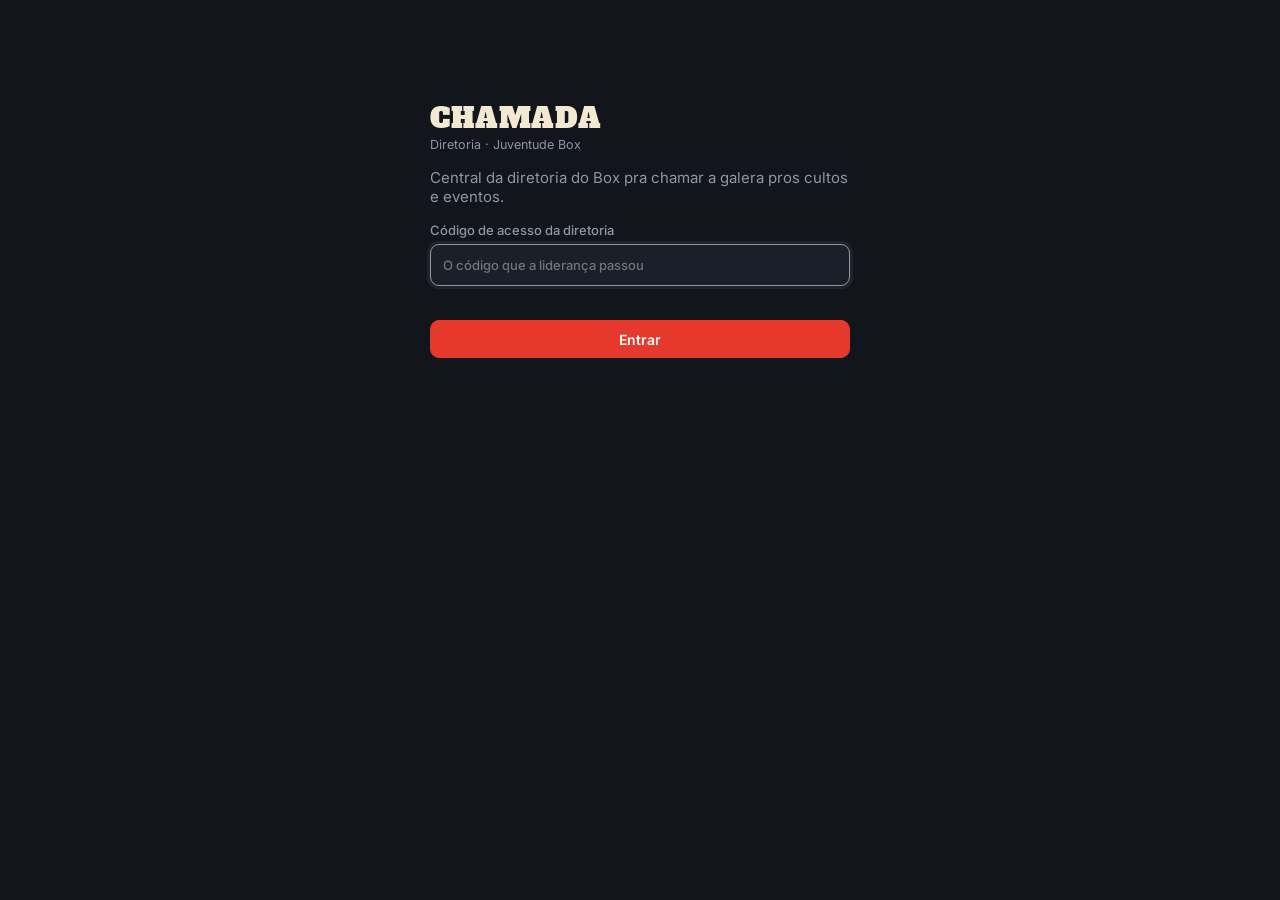
==== index.html @ bb927f30 "Transforma o site em app instalável (PWA) - Manifesto com nome "Chamada BOX", tela cheia e cores do " ====
<!DOCTYPE html>
<html lang="pt-BR">
<head>
<meta charset="UTF-8">
<meta name="viewport" content="width=device-width, initial-scale=1.0, viewport-fit=cover">
<meta name="robots" content="noindex, nofollow">
<meta name="theme-color" content="#12161c">
<title>Chamada BOX</title>
<link rel="manifest" href="manifest.webmanifest">
<link rel="apple-touch-icon" href="icons/apple-touch-icon.png">
<meta name="mobile-web-app-capable" content="yes">
<meta name="apple-mobile-web-app-capable" content="yes">
<meta name="apple-mobile-web-app-title" content="Chamada BOX">
<meta name="apple-mobile-web-app-status-bar-style" content="black">
<link rel="icon" href="data:image/svg+xml,<svg xmlns='http://www.w3.org/2000/svg' viewBox='0 0 32 32'><rect width='32' height='32' rx='7' fill='%23e2453c'/><path d='M9 16.5l4.5 4.5L23 11' stroke='white' stroke-width='3.5' fill='none' stroke-linecap='round' stroke-linejoin='round'/></svg>">
<link rel="preconnect" href="https://fonts.googleapis.com">
<link rel="preconnect" href="https://fonts.gstatic.com" crossorigin>
<link href="https://fonts.googleapis.com/css2?family=Alfa+Slab+One&family=Oswald:wght@500;600;700&family=Inter:wght@400;500;600;700&display=swap" rel="stylesheet">
<link rel="stylesheet" href="styles.css">
</head>
<body>
<div id="app" class="wrap"><p class="dim">Carregando…</p></div>
<dialog id="dlg"></dialog>
<dialog id="dlg2" class="dlg-pequeno"></dialog>
<div id="toast" role="status" aria-live="polite"></div>
<script src="config.js"></script>
<script src="app.js"></script>
</body>
</html>
---- styles.css ----
:root {
  --bg: #12161c;
  --surface: #1a2029;
  --surface-2: #212934;
  --border: #2c343f;
  --text: #eef1f4;
  --text-dim: #8d97a3;
  --accent: #e5392e;
  --accent-soft: rgba(229, 57, 46, 0.14);
  --cream: #f3e9d2;
  --gold: #e8a53d;
  --gold-soft: rgba(232, 165, 61, 0.14);
  --success: #38b787;
  --success-soft: rgba(56, 183, 135, 0.14);
  --blue: #5a86ee;
  --blue-soft: rgba(90, 134, 238, 0.15);
  --royal: #2f5fd0;
  --wa: #25d366;
}
* { box-sizing: border-box; }
html, body { margin: 0; padding: 0; }
body {
  background: var(--bg);
  color: var(--text);
  font-family: 'Inter', system-ui, sans-serif;
  font-size: 15px;
  min-height: 100vh;
  -webkit-tap-highlight-color: transparent;
}
.wrap { max-width: 1180px; margin: 0 auto; padding: 20px 16px 72px; }
@media (min-width: 768px) { .wrap { padding: 32px 32px 96px; } }
@media (display-mode: standalone) { .wrap { padding-top: calc(20px + env(safe-area-inset-top)); } }
h1, h2, h3 { font-family: 'Oswald', sans-serif; margin: 0; line-height: 1.1; }
h1 { font-size: clamp(26px, 6vw, 36px); font-weight: 700; }
h1 span { color: var(--accent); }
h2 { font-size: 21px; font-weight: 600; }
h3 { font-size: 17px; font-weight: 600; }
.dim { color: var(--text-dim); }
.small { font-size: 13px; }
a { color: var(--gold); }

button, .btn, input, select, textarea {
  transition: border-color .15s, box-shadow .15s; font: inherit; color: inherit; }
button { cursor: pointer; }
:focus-visible { outline: 2px solid var(--gold); outline-offset: 2px; }

/* ---------- botões ---------- */
.btn {
  display: inline-flex; align-items: center; justify-content: center; gap: 6px;
  min-height: 38px; padding: 7px 14px;
  border-radius: 9px; border: 1px solid var(--border);
  background: var(--surface-2); color: var(--text);
  text-decoration: none; font-size: 14px; font-weight: 600; white-space: nowrap;
}
.btn:hover { border-color: var(--text-dim); }
.btn.primary { background: var(--accent); border-color: var(--accent); color: #fff; }
.btn.wa { background: var(--wa); border-color: var(--wa); color: #06301a; }
.btn.wa-suave svg { color: var(--wa); }
.btn.ghost { background: transparent; }
.btn.danger { background: transparent; color: var(--accent); border-color: var(--accent-soft); }
.btn.small { min-height: 30px; padding: 4px 10px; font-size: 13px; }
.btn[aria-disabled="true"] { opacity: .45; pointer-events: none; }
.btn svg { width: 16px; height: 16px; flex: none; }
.row-btns { display: flex; flex-wrap: wrap; gap: 8px; }

/* ---------- login / escolha ---------- */
.gate { max-width: 420px; margin: 8vh auto 0; display: flex; flex-direction: column; gap: 16px; }
.gate p { margin: 0; }
.gate form { display: flex; flex-direction: column; gap: 10px; }
.erro { color: var(--accent); font-size: 14px; min-height: 1em; }
.pick-grid { display: grid; grid-template-columns: repeat(auto-fill, minmax(140px, 1fr)); gap: 8px; }
.pick-grid .btn { min-height: 46px; }

input, select, textarea {
  width: 100%; min-height: 42px; padding: 9px 12px;
  background: var(--surface); border: 1px solid var(--border); border-radius: 9px;
}
textarea { min-height: 96px; resize: vertical; }
input[type="checkbox"] { width: 20px; min-height: 20px; accent-color: var(--accent); }
.field { display: flex; flex-direction: column; gap: 6px; font-size: 13px; color: var(--text-dim); font-weight: 500; min-width: 0; }
fieldset.field { border: none; margin: 0; padding: 0; }
fieldset.field legend { padding: 0; margin-bottom: 6px; }
.field .lbl { display: block; }
.field input:focus, .field textarea:focus, .form-texto textarea:focus, #form-imp textarea:focus { outline: none; border-color: var(--text-dim); box-shadow: 0 0 0 3px rgba(255, 255, 255, .06); }
.field.invalido input { border-color: var(--accent); box-shadow: 0 0 0 3px var(--accent-soft); }
.field.invalido .lbl::after { content: " · obrigatório"; color: var(--accent); }
input[type="date"] { color-scheme: dark; }
label.check { display: flex; align-items: center; gap: 10px; font-size: 14px; }
.field .hint { font-size: 12px; color: var(--text-dim); font-weight: 400; }
.field .hint.ok { color: var(--success); font-weight: 600; }
.btn.danger-solid { background: var(--accent); border-color: var(--accent); color: #fff; }
.btn.carregando { position: relative; color: transparent !important; }
.btn.carregando::after { content: ""; position: absolute; width: 16px; height: 16px; border-radius: 50%; border: 2px solid rgba(255,255,255,.35); border-top-color: #fff; animation: gira .7s linear infinite; }

.demo-banner {
  background: var(--gold-soft); color: var(--gold); border: 1px solid rgba(232,165,61,.3);
  border-radius: 10px; padding: 8px 12px; font-size: 13px; margin-bottom: 14px;
}

/* ---------- topo ---------- */
.topo { display: flex; align-items: center; justify-content: space-between; gap: 12px; margin-bottom: 20px; }
.marca { display: flex; align-items: center; gap: 12px; min-width: 0; }
.marca-nome { font-family: 'Alfa Slab One', serif; font-size: 24px; line-height: 1; letter-spacing: .6px; text-transform: uppercase; color: var(--cream); }
.marca-sub { font-size: 12.5px; color: var(--text-dim); margin-top: 5px; white-space: nowrap; }
.me-chip {
  display: inline-flex; align-items: center; gap: 6px; max-width: 45%;
  padding: 7px 13px; border-radius: 999px; border: 1px solid var(--border);
  background: var(--surface); font-size: 13.5px; font-weight: 600;
}
.me-chip:hover { border-color: var(--text-dim); }
.me-chip span { overflow: hidden; text-overflow: ellipsis; white-space: nowrap; }

/* ---------- evento + progresso ---------- */
.hero {
  position: relative; overflow: hidden;
  display: grid; gap: 22px; padding: 26px 20px 20px; margin-bottom: 20px;
  border: 1px solid var(--border); border-radius: 18px;
  background:
    radial-gradient(90% 120% at 0% 0%, rgba(47, 95, 208, .20), transparent 60%),
    radial-gradient(70% 90% at 100% 100%, rgba(229, 57, 46, .10), transparent 60%),
    linear-gradient(160deg, var(--surface) 0%, var(--surface-2) 100%);
}
.hero::before {
  content: ""; position: absolute; top: 0; left: 0; right: 0; height: 8px;
  background: conic-gradient(var(--cream) 25%, transparent 0 50%, var(--cream) 0 75%, transparent 0) 0 0 / 8px 8px;
  opacity: .16;
}
.eyebrow { font-size: 11.5px; font-weight: 700; letter-spacing: 1.3px; text-transform: uppercase; color: var(--text-dim); }
.hero-label { display: flex; align-items: center; gap: 10px; min-height: 34px; }
.trocar { margin-left: auto; }
.trocar svg { width: 15px; height: 15px; }
.ev-nome {
  font-family: 'Alfa Slab One', serif; font-weight: 400;
  font-size: clamp(30px, 7vw, 48px); line-height: 1.02; letter-spacing: .5px;
  text-transform: uppercase; color: var(--cream); margin: 10px 0 16px; overflow-wrap: anywhere;
}
.ev-chips { list-style: none; margin: 0; padding: 0; display: flex; flex-wrap: wrap; gap: 8px; }
.ev-chips li {
  display: inline-flex; align-items: center; gap: 7px; padding: 7px 12px;
  border-radius: 999px; background: rgba(255, 255, 255, .04); border: 1px solid var(--border);
  font-size: 13.5px; font-weight: 500;
}
.ev-chips svg { width: 15px; height: 15px; color: var(--text-dim); flex: none; }
.countdown { font-size: 11px; font-weight: 700; letter-spacing: .7px; text-transform: uppercase; padding: 3px 9px; border-radius: 999px; white-space: nowrap; }
.cd-hoje { background: var(--accent); color: #fff; }
.cd-breve { background: var(--gold-soft); color: var(--gold); }
.cd-futuro { background: var(--blue-soft); color: var(--blue); }
.cd-passado { background: var(--surface-2); color: var(--text-dim); }

.hero-prog { padding-top: 20px; border-top: 1px solid var(--border); }
.prog-num { display: flex; align-items: baseline; gap: 10px; margin: 10px 0 14px; }
.prog-num strong { font-family: 'Oswald', sans-serif; font-size: 46px; font-weight: 700; line-height: 1; }
.prog-num span { color: var(--text-dim); font-size: 15px; }
.prog-num em { margin-left: auto; font-style: normal; font-family: 'Oswald', sans-serif; font-size: 24px; font-weight: 600; color: var(--accent); }
.pista { position: relative; margin-right: 30px; height: 14px; border-radius: 999px; background: var(--bg); border: 1px solid var(--border); }
.pista-fill { height: 100%; border-radius: inherit; background: linear-gradient(90deg, var(--royal), var(--accent)); transition: width .5s ease; }
.bandeira { position: absolute; right: -30px; top: 50%; transform: translateY(-62%); width: 24px; height: 24px; color: var(--text-dim); }
.bandeira svg { width: 100%; height: 100%; }
.tiles { display: grid; grid-template-columns: repeat(3, minmax(0, 1fr)); gap: 8px; margin-top: 18px; }
.tile {
  display: flex; flex-direction: column; align-items: flex-start; gap: 4px; text-align: left;
  padding: 11px 12px; border-radius: 12px; border: 1px solid var(--border); background: rgba(255, 255, 255, .03);
  transition: border-color .15s, background .15s;
}
.tile:hover { border-color: var(--st); background: var(--st-soft); }
.tile strong { font-family: 'Oswald', sans-serif; font-size: 28px; font-weight: 600; line-height: 1; color: var(--st); }
.tile.st-pendente strong { color: var(--text); }
.tile > span { display: inline-flex; align-items: center; gap: 6px; font-size: 12.5px; font-weight: 600; color: var(--text-dim); }

.hero-vazio { align-items: center; }

@media (min-width: 760px) {
  .marca-nome { font-size: 28px; }
  .hero { padding: 30px 28px 26px; }
}
@media (min-width: 960px) {
  .hero { grid-template-columns: minmax(0, 1.15fr) minmax(0, 1fr); gap: 36px; padding: 32px 32px 28px; }
  .hero-prog { padding-top: 0; border-top: none; padding-left: 36px; border-left: 1px solid var(--border); display: flex; flex-direction: column; justify-content: center; }
  .hero-ev { display: flex; flex-direction: column; justify-content: center; }
}

/* escolher evento */
.ev-opcoes { display: flex; flex-direction: column; gap: 8px; }
.ev-opcao {
  display: flex; align-items: center; gap: 12px; width: 100%; text-align: left;
  padding: 12px 14px; border-radius: 12px; border: 1px solid var(--border); background: var(--bg);
}
.ev-opcao:hover { border-color: var(--text-dim); }
.ev-opcao.atual { border-color: var(--accent); background: var(--accent-soft); }
.ev-opcao-txt { flex: 1; min-width: 0; display: flex; flex-direction: column; gap: 3px; }
.ev-opcao-txt strong { font-family: 'Oswald', sans-serif; font-size: 18px; font-weight: 600; }
.ev-opcao-txt small { color: var(--text-dim); font-size: 13px; }
.ev-check { width: 20px; height: 20px; color: var(--accent); flex: none; }

/* ---------- abas ---------- */
.tabs {
  display: flex; gap: 4px; overflow-x: auto; scrollbar-width: none;
  position: sticky; top: 8px; z-index: 5; margin-bottom: 20px; padding: 5px;
  background: rgba(26, 32, 41, .92); backdrop-filter: blur(10px); -webkit-backdrop-filter: blur(10px);
  border: 1px solid var(--border); border-radius: 14px;
}
.tabs::-webkit-scrollbar { display: none; }
.tab {
  flex: 1 0 auto; display: inline-flex; align-items: center; justify-content: center; gap: 7px;
  background: transparent; border: none; padding: 9px 8px; border-radius: 10px;
  color: var(--text-dim); font-weight: 600; font-size: 14px; transition: background .15s, color .15s;
}
.tab:hover { color: var(--text); }
.tab-ic { position: relative; display: inline-flex; align-items: center; }
.tab-ic svg { width: 17px; height: 17px; }
.tab[aria-selected="true"] { background: var(--surface-2); color: var(--text); box-shadow: inset 0 -2px 0 var(--accent); }
.tab .n {
  min-width: 18px; padding: 0 5px; border-radius: 999px;
  background: var(--accent); color: #fff; font-size: 11px; font-weight: 700; line-height: 18px; text-align: center;
}

/* celular: barra fixa embaixo, com ícone e nome */
@media (max-width: 700px) {
  .wrap { padding-bottom: calc(96px + env(safe-area-inset-bottom)); }
  .tabs {
    position: fixed; top: auto; bottom: 0; left: 0; right: 0; z-index: 20; margin: 0;
    display: grid; grid-auto-flow: column; grid-auto-columns: minmax(0, 1fr); gap: 0;
    padding: 6px 4px calc(6px + env(safe-area-inset-bottom)); overflow: visible;
    border-radius: 0; border: none; border-top: 1px solid var(--border);
    background: rgba(18, 22, 28, .94); box-shadow: 0 -8px 24px rgba(0, 0, 0, .35);
  }
  .tab { flex-direction: column; gap: 3px; padding: 4px 2px; min-height: 52px; font-size: 11px; font-weight: 600; border-radius: 0; color: #b4bdc8; }
  .tab[aria-selected="true"] { background: transparent; box-shadow: none; color: var(--text); }
  .tab-ic { width: 52px; height: 30px; justify-content: center; border-radius: 999px; transition: background .2s; }
  .tab-ic svg { width: 21px; height: 21px; }
  .tab[aria-selected="true"] .tab-ic { background: var(--accent-soft); color: var(--accent); }
  .tab { position: relative; }
  .tab .n { position: absolute; top: 2px; left: calc(50% + 6px); box-shadow: 0 0 0 2px var(--bg); }
  .tab-lbl { white-space: nowrap; max-width: 100%; overflow: hidden; text-overflow: ellipsis; }
  #toast { bottom: calc(80px + env(safe-area-inset-bottom)); }
}

/* ---------- status ---------- */
.st-pendente { --st: var(--text-dim); --st-soft: var(--surface-2); }
.st-chamado { --st: var(--gold); --st-soft: var(--gold-soft); }
.st-confirmado { --st: var(--success); --st-soft: var(--success-soft); }
.st-nao_vai { --st: var(--accent); --st-soft: var(--accent-soft); }
.st-presente { --st: var(--blue); --st-soft: var(--blue-soft); }
.st-ausente { --st: var(--text-dim); --st-soft: var(--surface-2); }
.pill { display: inline-flex; align-items: center; gap: 5px; padding: 3px 9px; border-radius: 999px; font-size: 12.5px; font-weight: 600; white-space: nowrap; background: var(--st-soft, var(--surface-2)); color: var(--st, var(--text-dim)); }
.dot { width: 9px; height: 9px; border-radius: 50%; background: var(--st); flex: none; }

.seg { display: grid; grid-template-columns: repeat(4, 1fr); gap: 4px; background: var(--bg); border: 1px solid var(--border); border-radius: 10px; padding: 3px; }
.seg button {
  border: none; background: transparent; border-radius: 7px; padding: 8px 2px; min-height: 40px;
  font-size: 13px; font-weight: 600; color: var(--text-dim); white-space: nowrap;
}
.seg button:hover { color: var(--text); }
.seg button[aria-pressed="true"] { background: var(--st-soft); color: var(--st); box-shadow: inset 0 0 0 1px var(--st); }

/* ---------- faixa etária ---------- */
.faixa { font-size: 11.5px; font-weight: 700; letter-spacing: .3px; text-transform: uppercase; padding: 2px 7px; border-radius: 6px; white-space: nowrap; }
.faixa.box { background: var(--accent-soft); color: var(--accent); }
.faixa.sprint { background: var(--blue-soft); color: var(--blue); }
.faixa.nd { background: var(--surface-2); color: var(--text-dim); }

/* ---------- cards ---------- */
.grid { display: grid; grid-template-columns: repeat(auto-fill, minmax(270px, 1fr)); gap: 12px; }
.card { background: var(--surface); border: 1px solid var(--border); border-radius: 12px; padding: 14px; display: flex; flex-direction: column; gap: 10px; }
.card-head { display: flex; justify-content: space-between; align-items: center; gap: 8px; }
.card-head .titulo { display: flex; align-items: center; gap: 8px; min-width: 0; flex-wrap: wrap; }
.meta { font-size: 13.5px; color: var(--text-dim); display: flex; flex-wrap: wrap; gap: 4px 12px; }
.outros { font-size: 13px; color: var(--text-dim); display: flex; flex-wrap: wrap; gap: 6px; align-items: center; }
.nota { font-size: 13.5px; background: var(--surface-2); border-radius: 8px; padding: 7px 10px; }
.mini-track { height: 5px; border-radius: 999px; background: var(--surface-2); overflow: hidden; }
.mini-fill { height: 100%; background: var(--success); transition: width .35s ease; }

.section-title { display: flex; align-items: baseline; gap: 10px; margin: 26px 0 12px; }
.section-title:first-child { margin-top: 4px; }
.section-title .tag { font-size: 12.5px; color: var(--text-dim); }

ul.lista { list-style: none; margin: 0; padding: 0; display: flex; flex-direction: column; gap: 2px; }
.row {
  width: 100%; display: flex; align-items: center; gap: 10px;
  background: transparent; border: none; text-align: left;
  padding: 8px 6px; border-radius: 8px; font-size: 14.5px;
}
.row:hover { background: var(--surface-2); }
.row .nome { flex: 1; min-width: 0; }
.row .nome small { display: block; color: var(--text-dim); font-size: 12.5px; margin-top: 1px; }
.row.feito .nome { color: var(--text-dim); }

.toolbar { display: flex; flex-wrap: wrap; gap: 8px; margin-bottom: 12px; align-items: center; }
.toolbar input { flex: 1; min-width: 180px; }
.chips { display: flex; flex-wrap: wrap; gap: 6px; }
.chip { border: 1px solid var(--border); background: transparent; border-radius: 999px; padding: 5px 11px; font-size: 13px; font-weight: 600; color: var(--text-dim); }
.chip[aria-pressed="true"] { background: var(--text); color: var(--bg); border-color: var(--text); }

.feed li { display: flex; justify-content: space-between; gap: 10px; padding: 9px 4px; border-bottom: 1px solid var(--border); font-size: 14px; }
.feed li:last-child { border-bottom: none; }
.feed time { color: var(--text-dim); white-space: nowrap; font-size: 13px; }

.vazio { text-align: center; padding: 32px 16px; color: var(--text-dim); display: flex; flex-direction: column; gap: 12px; align-items: center; }

.aviso { font-size: 13px; color: var(--gold); }

/* ---------- minha lista ---------- */
.minha-head { display: flex; align-items: baseline; gap: 10px; margin: 4px 0 6px; }
.minha-head .tag { font-size: 13px; color: var(--text-dim); }
.grupo { margin-top: 18px; }
.grupo-titulo {
  display: flex; align-items: center; gap: 8px; margin: 0 0 10px;
  font-size: 12px; font-weight: 700; letter-spacing: .6px; text-transform: uppercase; color: var(--text-dim);
}
.grupo-titulo span { background: var(--surface-2); border-radius: 999px; padding: 1px 8px; font-size: 11.5px; letter-spacing: 0; }
.pgrid { display: grid; grid-template-columns: minmax(0, 1fr); gap: 14px; }
@media (min-width: 700px) { .pgrid { grid-template-columns: repeat(2, minmax(0, 1fr)); } }

.pcard {
  position: relative; overflow: hidden;
  background: var(--surface); border: 1px solid var(--border); border-radius: 14px;
  padding: 18px 18px 14px; display: flex; flex-direction: column; gap: 14px;
}
.pcard::before { content: ""; position: absolute; inset: 0 auto 0 0; width: 4px; background: var(--st); }
.pcard.st-pendente::before { background: var(--border); }
.pcard-top { display: flex; align-items: center; gap: 12px; }
.avatar {
  flex: none; width: 44px; height: 44px; border-radius: 50%;
  display: grid; place-items: center;
  font-family: 'Oswald', sans-serif; font-weight: 600; font-size: 16px; letter-spacing: .5px;
  background: var(--surface-2); color: var(--text); box-shadow: inset 0 0 0 2px var(--st);
}
.st-pendente > .avatar { box-shadow: inset 0 0 0 1px var(--border); }
.pcard-id { flex: 1; min-width: 0; display: flex; flex-direction: column; gap: 4px; }
.pcard-id h3 { font-size: 19px; overflow: hidden; text-overflow: ellipsis; white-space: nowrap; }
.pcard-meta { display: flex; flex-wrap: wrap; align-items: center; gap: 2px 8px; font-size: 13.5px; color: var(--text-dim); }
.pcard-meta .sep { opacity: .5; }
.pcard-obs { margin: -4px 0 0; font-size: 13.5px; color: var(--text-dim); }
.icon-btn {
  flex: none; width: 38px; height: 38px; border-radius: 10px; display: grid; place-items: center;
  background: transparent; border: 1px solid transparent; color: var(--text-dim);
}
.icon-btn:hover { background: var(--surface-2); border-color: var(--border); color: var(--text); }
.icon-btn svg { width: 18px; height: 18px; }
.acoes { display: grid; grid-template-columns: 1fr 1fr; gap: 8px; }
.acoes .btn { min-height: 44px; font-size: 15px; }
.btn.tracejado { min-height: 44px; background: transparent; border-style: dashed; color: var(--text-dim); width: 100%; }
.btn.tracejado:hover { color: var(--text); }
.pcard .nota { text-align: left; border: none; width: 100%; color: var(--text); }
.pcard-foot {
  display: flex; align-items: center; justify-content: space-between; gap: 10px;
  padding-top: 12px; border-top: 1px solid var(--border); font-size: 13px;
}
.pcard-foot .outros { gap: 4px 12px; }
.pcard-foot .outros > span { display: inline-flex; align-items: center; gap: 6px; }
.link-btn { background: none; border: none; padding: 4px 2px; color: var(--gold); font-weight: 600; font-size: 13px; white-space: nowrap; }
.link-btn:hover { text-decoration: underline; }

/* ---------- jovens ---------- */
.jtoolbar { display: flex; flex-direction: column; gap: 12px; margin-bottom: 16px; }
.busca {
  display: flex; align-items: center; gap: 10px; padding: 0 14px;
  background: var(--surface); border: 1px solid var(--border); border-radius: 12px;
  transition: border-color .15s;
}
.busca:focus-within { border-color: var(--text-dim); }
.busca svg { width: 18px; height: 18px; color: var(--text-dim); flex: none; }
.busca input { border: none; background: transparent; padding: 12px 0; min-height: 46px; outline: none; font-size: 15px; }
.jfiltros { display: flex; flex-wrap: wrap; align-items: center; justify-content: space-between; gap: 10px; }
.chip { display: inline-flex; align-items: center; gap: 7px; padding: 7px 12px; }
.chip .c { font-size: 11.5px; padding: 0 6px; min-width: 20px; line-height: 18px; border-radius: 999px; background: var(--surface-2); color: var(--text-dim); text-align: center; }
.chip[aria-pressed="true"] .c { background: rgba(0, 0, 0, .15); color: var(--bg); }
.seg-mini { display: inline-flex; gap: 2px; padding: 3px; border-radius: 10px; background: var(--surface); border: 1px solid var(--border); }
.seg-mini button { border: none; background: transparent; padding: 5px 12px; border-radius: 7px; font-size: 13px; font-weight: 600; color: var(--text-dim); }
.seg-mini button[aria-pressed="true"] { background: var(--surface-2); color: var(--text); }

.jgrid { display: grid; grid-template-columns: minmax(0, 1fr); gap: 10px; }
@media (min-width: 900px) { .jgrid { grid-template-columns: repeat(2, minmax(0, 1fr)); } }
.jcard {
  position: relative; overflow: hidden;
  display: flex; align-items: center; gap: 12px; width: 100%; text-align: left;
  padding: 12px 14px; border-radius: 14px; border: 1px solid var(--border); background: var(--surface);
  transition: border-color .15s, background .15s;
}
.jcard::before { content: ""; position: absolute; inset: 0 auto 0 0; width: 3px; background: var(--st); }
.jcard.st-pendente::before { background: transparent; }
.jcard:hover { border-color: var(--text-dim); background: var(--surface-2); }
.jcard .avatar { width: 40px; height: 40px; font-size: 15px; }
.jcard-txt { flex: 1; min-width: 0; display: flex; flex-direction: column; gap: 5px; }
.jcard-nome { display: flex; align-items: center; flex-wrap: wrap; gap: 4px 8px; }
.jcard-nome strong { font-size: 15.5px; font-weight: 600; }
.jcard-resp { display: flex; flex-wrap: wrap; gap: 2px 12px; font-size: 12.5px; color: var(--text-dim); }
.jcard-resp > span { display: inline-flex; align-items: center; gap: 6px; }
.jcard-resp .dot { width: 7px; height: 7px; }
.jcard > .pill { flex: none; }
.jrodape { display: flex; flex-direction: column; align-items: center; gap: 8px; padding: 18px 0 4px; }
.jmais { display: inline-flex; align-items: center; gap: 10px; color: var(--text-dim); font-size: 13.5px; }
.spinner { width: 16px; height: 16px; border-radius: 50%; border: 2px solid var(--border); border-top-color: var(--accent); animation: gira .8s linear infinite; }
@keyframes gira { to { transform: rotate(360deg); } }

/* ---------- aniversariantes ---------- */
.aniver-faixa {
  display: flex; align-items: center; gap: 12px; width: 100%; text-align: left;
  margin: -6px 0 20px; padding: 11px 14px; border-radius: 14px;
  border: 1px solid var(--border); background: var(--surface); transition: border-color .15s, background .15s;
}
.aniver-faixa:hover { border-color: var(--text-dim); }
.aniver-faixa.hoje {
  border-color: rgba(232, 165, 61, .5);
  background: linear-gradient(100deg, rgba(232, 165, 61, .18), rgba(229, 57, 46, .08) 60%, transparent), var(--surface);
}
.aniver-ic { flex: none; width: 38px; height: 38px; display: grid; place-items: center; font-size: 20px; border-radius: 11px; background: var(--gold-soft); }
.aniver-faixa.hoje .aniver-ic { animation: balanca 2.4s ease-in-out infinite; }
@keyframes balanca { 0%, 100% { transform: rotate(0); } 8% { transform: rotate(-12deg); } 16% { transform: rotate(10deg); } 24% { transform: rotate(0); } }
.aniver-txt { flex: 1; min-width: 0; display: flex; flex-direction: column; gap: 2px; }
.aniver-txt strong { font-size: 14px; }
.aniver-faixa.hoje .aniver-txt strong { color: var(--gold); }
.aniver-nomes { display: flex; flex-wrap: wrap; gap: 2px 14px; font-size: 13px; color: var(--text-dim); }
.aniver-nomes b { color: var(--text); font-weight: 600; }
.aniver-nomes .mais { color: var(--gold); font-weight: 600; }
.aniver-badge {
  display: inline-flex; align-items: center; padding: 2px 7px; border-radius: 6px; white-space: nowrap;
  font-size: 11.5px; font-weight: 700; background: var(--gold-soft); color: var(--gold);
}
.aniver-badge.hoje { background: var(--gold); color: #2b1c05; }
.dir-txt strong .aniver-badge { margin-left: 6px; vertical-align: 1px; }

.aniver-lista { list-style: none; margin: 0 0 6px; padding: 0; display: flex; flex-direction: column; gap: 8px; }
.aniver-row { display: flex; align-items: center; gap: 12px; padding: 10px 12px 10px 10px; border-radius: 14px; border: 1px solid var(--border); background: rgba(0, 0, 0, .12); }
.aniver-row.hoje { border-color: rgba(232, 165, 61, .5); background: var(--gold-soft); }
.aniver-row .cal-tile { width: 46px; }
.aniver-row .cal-tile strong { font-size: 19px; padding: 4px 0 5px; }
.aniver-row.hoje .cal-tile small { background: var(--gold); color: #2b1c05; }
.aniver-info { flex: 1; min-width: 0; display: flex; flex-direction: column; gap: 3px; }
.aniver-nome { display: flex; flex-wrap: wrap; align-items: center; gap: 4px 8px; }
.aniver-nome strong { font-size: 15px; }
.aniver-info small { color: var(--text-dim); font-size: 12.5px; }
.aniver-info small b { color: var(--gold); }
.aniver-row .btn { flex: none; }
.aniver-falta { display: flex; flex-wrap: wrap; align-items: center; justify-content: space-between; gap: 8px; padding: 12px 14px; border-radius: 12px; border: 1px dashed var(--border); font-size: 13px; color: var(--text-dim); }

/* ---------- instalar app ---------- */
.instalar {
  display: flex; align-items: center; gap: 12px; margin-bottom: 16px; padding: 12px 14px;
  border-radius: 14px; border: 1px solid rgba(229, 57, 46, .35);
  background: linear-gradient(100deg, var(--accent-soft), transparent 70%), var(--surface);
}
.instalar img { flex: none; border-radius: 11px; }
.instalar-txt { flex: 1; min-width: 0; display: flex; flex-direction: column; gap: 3px; }
.instalar-txt strong { font-size: 14.5px; }
.instalar-txt small { font-size: 12.5px; color: var(--text-dim); line-height: 1.45; }
.instalar-txt b { color: var(--text); }
.ic-inline { width: 15px; height: 15px; vertical-align: -3px; color: var(--blue); }
.instalar .x { margin: 0; }

/* ---------- vínculos ---------- */
.vinc-linha { display: flex; flex-wrap: wrap; gap: 4px 14px; margin-top: -4px; font-size: 13px; color: var(--text-dim); }
.vinc-linha .mais { color: var(--gold); font-weight: 600; }
.vinc-chips { display: flex; flex-wrap: wrap; gap: 6px; }
.vinc-chip {
  display: inline-flex; align-items: center; gap: 4px; padding: 5px 6px 5px 11px; border-radius: 999px;
  border: 1px solid var(--border); background: var(--bg); font-size: 13px;
}
.vinc-chip button { width: 22px; height: 22px; display: grid; place-items: center; border: none; border-radius: 50%; background: transparent; color: var(--text-dim); padding: 0; }
.vinc-chip button:hover { background: var(--accent-soft); color: var(--accent); }
.vinc-chip button svg { width: 11px; height: 11px; }
.vinc-chip:not(:has(button)) { padding-right: 11px; }
.vinc-secao { display: flex; flex-direction: column; gap: 8px; padding: 12px 14px; border-radius: 12px; border: 1px dashed var(--border); }
.vinc-secao-head { display: flex; align-items: center; justify-content: space-between; gap: 8px; font-size: 13px; color: var(--text-dim); font-weight: 500; }
.vinc-det { display: flex; flex-direction: column; gap: 8px; }
.vinc-frase { padding: 12px 14px; border-radius: 12px; background: var(--bg); border: 1px solid var(--border); font-size: 15px; min-height: 46px; }
.vinc-frase b { color: var(--cream); }
.vinc-grupo { display: flex; flex-direction: column; gap: 6px; }
.vinc-pessoas { display: flex; flex-direction: column; gap: 4px; max-height: 260px; overflow: auto; border: 1px solid var(--border); border-radius: 12px; padding: 4px; }
.vinc-pessoa { display: flex; align-items: center; gap: 10px; width: 100%; text-align: left; padding: 7px 8px; border: 1px solid transparent; border-radius: 9px; background: transparent; font-size: 14px; }
.vinc-pessoa > span:nth-child(2) { flex: 1; min-width: 0; }
.vinc-pessoa .avatar { width: 30px; height: 30px; font-size: 12px; box-shadow: inset 0 0 0 1px var(--border); }
.vinc-pessoa:hover { background: var(--surface-2); }
.vinc-pessoa.sel { border-color: var(--accent); background: var(--accent-soft); }
.seg-form.quebra { grid-auto-flow: row; grid-template-columns: repeat(auto-fit, minmax(104px, 1fr)); }

.pres-junto {
  grid-column: 1 / -1; display: flex; flex-wrap: wrap; align-items: center; gap: 8px 12px; margin-top: -4px;
  padding: 10px 8px 10px 14px; border-radius: 12px; border: 1px dashed rgba(56, 183, 135, .5); background: var(--success-soft);
  font-size: 13.5px; animation: fundo-entra .25s ease-out;
}
.pres-junto .chips { flex: 1; }
.pres-junto .chip { display: inline-flex; align-items: center; gap: 5px; border-color: rgba(56, 183, 135, .5); color: var(--text); background: var(--bg); }
.pres-junto .chip svg { width: 13px; height: 13px; color: var(--success); }
.pres-junto .chip small { color: var(--text-dim); font-weight: 500; }
.pres-junto .x { margin: 0; width: 30px; height: 30px; }
.pres-junto { scroll-margin-bottom: 16px; }
@media (max-width: 700px) { .pres-junto { scroll-margin-bottom: calc(84px + env(safe-area-inset-bottom)); } }

/* ---------- presença ---------- */
.presenca-cta {
  align-self: flex-start; margin-top: 16px; min-height: 44px; padding: 9px 18px;
  background: var(--success); border-color: var(--success); color: #06281b; font-size: 15px;
  box-shadow: 0 6px 20px rgba(56, 183, 135, .25);
}
.presenca-cta:hover { filter: brightness(1.08); border-color: var(--success); }
.veio {
  display: inline-flex; align-items: center; gap: 4px; padding: 2px 8px; border-radius: 6px;
  font-size: 11.5px; font-weight: 700; letter-spacing: .3px; text-transform: uppercase;
  background: var(--success-soft); color: var(--success);
}
.veio::before { content: "✓"; }

.pres-topo {
  display: flex; flex-wrap: wrap; align-items: stretch; gap: 14px 24px; margin-bottom: 18px;
  padding: 20px; border-radius: 18px; border: 1px solid var(--border);
  background: radial-gradient(80% 140% at 0% 0%, rgba(56, 183, 135, .14), transparent 60%), var(--surface);
}
.pres-num { display: flex; flex-direction: column; gap: 4px; min-width: 120px; }
.pres-num strong { font-family: 'Oswald', sans-serif; font-size: 56px; font-weight: 700; line-height: 1; color: var(--success); }
.pres-num small { color: var(--text-dim); font-size: 13px; }
.pres-tiles { flex: 1; min-width: 260px; display: grid; grid-template-columns: repeat(3, minmax(0, 1fr)); gap: 8px; }
.pres-tile { display: flex; flex-direction: column; justify-content: center; gap: 4px; padding: 12px; border-radius: 12px; border: 1px solid var(--border); background: rgba(0, 0, 0, .14); }
.pres-tile strong { font-family: 'Oswald', sans-serif; font-size: 26px; font-weight: 600; line-height: 1; color: var(--st); }
.pres-tile strong span { font-size: 16px; color: var(--text-dim); }
.pres-tile small { font-size: 12px; color: var(--text-dim); font-weight: 600; }
.pres-busca { display: flex; gap: 8px; }
.pres-busca .busca { flex: 1; min-width: 0; }
.pres-busca .btn { min-height: 48px; border-radius: 12px; }

.pcheck {
  display: flex; align-items: center; gap: 12px; width: 100%; text-align: left;
  padding: 12px 14px; border-radius: 14px; border: 1px solid var(--border); background: var(--surface);
  transition: border-color .15s, background .15s, transform .1s;
}
.pcheck:hover { border-color: var(--text-dim); }
.pcheck:active { transform: scale(.985); }
.pcheck .avatar { width: 42px; height: 42px; font-size: 15px; box-shadow: inset 0 0 0 1px var(--border); transition: background .2s, color .2s; }
.pcheck .avatar svg { width: 20px; height: 20px; }
.pcheck-sub { display: flex; align-items: center; gap: 6px; font-size: 12.5px; color: var(--text-dim); }
.pcheck-sub .dot { width: 7px; height: 7px; }
.pcheck-box {
  flex: none; width: 30px; height: 30px; border-radius: 9px; display: grid; place-items: center;
  border: 2px solid var(--border); color: transparent; transition: background .2s, border-color .2s, color .2s;
}
.pcheck-box svg { width: 17px; height: 17px; }
.pcheck.presente { border-color: rgba(56, 183, 135, .5); background: linear-gradient(90deg, var(--success-soft), transparent 70%), var(--surface); }
.pcheck.presente .avatar { background: var(--success); color: #06281b; box-shadow: none; }
.pcheck.presente .pcheck-box { background: var(--success); border-color: var(--success); color: #06281b; animation: marca .3s cubic-bezier(.3, .7, .3, 1.5); }
.pcheck.presente .pcheck-sub { color: var(--success); }
@keyframes marca { from { transform: scale(.6); } }

.pres-aviso {
  display: flex; align-items: flex-start; gap: 12px; margin-bottom: 16px; padding: 14px 16px;
  border-radius: 14px; border: 1px solid rgba(90, 134, 238, .35); background: var(--blue-soft); color: var(--blue);
}
.pres-aviso svg { flex: none; width: 20px; height: 20px; margin-top: 1px; }
.pres-aviso div { display: flex; flex-direction: column; gap: 3px; }
.pres-aviso strong { color: var(--text); font-size: 14.5px; }
.pres-aviso small { color: var(--text-dim); font-size: 13px; line-height: 1.45; }

/* ---------- equipe ---------- */
.card-eu { border-color: rgba(229, 57, 46, .45); box-shadow: 0 0 0 1px rgba(229, 57, 46, .15); }
.voce { font-family: 'Inter', sans-serif; font-size: 11px; font-weight: 700; letter-spacing: .5px; text-transform: uppercase; color: var(--accent); background: var(--accent-soft); padding: 2px 7px; border-radius: 999px; vertical-align: middle; margin-left: 4px; }

/* ---------- histórico ---------- */
.hist-top { display: flex; align-items: center; justify-content: space-between; gap: 10px; margin-bottom: 4px; }
.timeline { list-style: none; margin: 0; padding: 0; position: relative; }
.timeline::before { content: ""; position: absolute; left: 17px; top: 18px; bottom: 18px; width: 2px; background: var(--border); }
.tl { position: relative; display: flex; align-items: center; gap: 12px; }
.tl + .tl { margin-top: 6px; }
.tl-ic {
  position: relative; z-index: 1; flex: none; width: 36px; height: 36px; border-radius: 50%;
  display: grid; place-items: center; background: var(--bg); color: var(--st);
  box-shadow: inset 0 0 0 2px var(--st), 0 0 0 4px var(--bg);
}
.tl.st-pendente .tl-ic { box-shadow: inset 0 0 0 1px var(--border), 0 0 0 4px var(--bg); }
.tl-ic svg { width: 16px; height: 16px; }
.tl-corpo {
  flex: 1; min-width: 0; display: flex; align-items: center; gap: 12px; text-align: left;
  padding: 11px 14px; border-radius: 12px; border: 1px solid var(--border); background: var(--surface);
  font-size: 14.5px; transition: border-color .15s, background .15s;
}
button.tl-corpo:hover { border-color: var(--text-dim); background: var(--surface-2); }
.tl-txt { flex: 1; min-width: 0; display: flex; flex-direction: column; gap: 3px; }
.tl-txt small { color: var(--text-dim); font-size: 12.5px; }
.tl time { flex: none; color: var(--text-dim); font-size: 12.5px; font-variant-numeric: tabular-nums; }

/* ---------- diálogo ---------- */
dialog {
  width: min(580px, calc(100vw - 32px)); max-height: calc(100dvh - 48px); overflow: auto; overscroll-behavior: contain;
  padding: 0; border: 1px solid var(--border); border-radius: 20px;
  background: linear-gradient(180deg, var(--surface-2) 0%, var(--surface) 140px); color: var(--text);
  box-shadow: 0 30px 80px rgba(0, 0, 0, .55), 0 0 0 1px rgba(255, 255, 255, .03) inset;
}
dialog.dlg-pequeno { width: min(420px, calc(100vw - 32px)); }
dialog::backdrop { background: rgba(6, 9, 14, .72); backdrop-filter: blur(4px); -webkit-backdrop-filter: blur(4px); }
dialog[open] { animation: dlg-entra .26s cubic-bezier(.2, .8, .2, 1); }
dialog[open]::backdrop { animation: fundo-entra .26s ease-out; }
dialog.fechando { animation: dlg-sai .18s ease-in forwards; }
dialog.fechando::backdrop { animation: fundo-sai .18s ease-in forwards; }
@keyframes dlg-entra { from { opacity: 0; transform: translateY(16px) scale(.97); } }
@keyframes dlg-sai { to { opacity: 0; transform: translateY(10px) scale(.98); } }
@keyframes fundo-entra { from { opacity: 0; } }
@keyframes fundo-sai { to { opacity: 0; } }
@keyframes conteudo-troca { from { opacity: 0; transform: translateX(10px); } }

.dlg-body { padding: 22px; display: flex; flex-direction: column; gap: 16px; outline: none; }
.dlg-body.troca { animation: conteudo-troca .2s ease-out; }
.dlg-body > form { display: flex; flex-direction: column; gap: 18px; }
.dlg-head { display: flex; justify-content: space-between; align-items: flex-start; gap: 12px; }
.dlg-head h2 { font-size: 24px; }
.dlg-sub { margin: 5px 0 0; color: var(--text-dim); font-size: 13.5px; }
.x {
  flex: none; width: 36px; height: 36px; display: grid; place-items: center; margin: -4px -6px 0 0;
  border-radius: 10px; background: transparent; border: 1px solid transparent; color: var(--text-dim);
}
.x:hover { background: var(--surface-2); border-color: var(--border); color: var(--text); }
.x svg { width: 16px; height: 16px; }
.dlg-foot {
  display: flex; justify-content: space-between; align-items: center; gap: 8px; flex-wrap: wrap;
  position: sticky; bottom: 0; margin: 4px -22px -22px; padding: 14px 22px;
  background: var(--surface); border-top: 1px solid var(--border);
}
.dlg-foot.fim { justify-content: flex-end; }
.dlg-foot .btn { min-height: 42px; padding: 8px 18px; }
.dlg-pessoa { display: flex; align-items: center; gap: 14px; min-width: 0; }
.dlg-pessoa .avatar { width: 52px; height: 52px; font-size: 19px; }
.dlg-pessoa h2 { margin-bottom: 5px; }
.resp { border: 1px solid var(--border); border-radius: 14px; padding: 12px; display: flex; flex-direction: column; gap: 10px; background: rgba(0, 0, 0, .12); }
.resp .nota { text-align: left; border: none; width: 100%; color: var(--text); }
.resp-head { display: flex; justify-content: space-between; gap: 8px; align-items: baseline; }
details summary { cursor: pointer; font-weight: 600; font-size: 14px; }
details[open] summary { margin-bottom: 10px; }
.mudar { border-top: 1px solid var(--border); padding-top: 14px; }
.form-grid { display: grid; gap: 16px 14px; grid-template-columns: 1fr 1fr; }
.form-grid .full { grid-column: 1 / -1; }

/* opções em botões (equipe, público) */
.seg-form { display: grid; grid-auto-flow: column; grid-auto-columns: 1fr; gap: 8px; }
.seg-form label { position: relative; cursor: pointer; }
.seg-form input { position: absolute; opacity: 0; pointer-events: none; }
.seg-form span {
  display: flex; flex-direction: column; align-items: center; justify-content: center; gap: 2px; text-align: center;
  min-height: 44px; padding: 9px 10px; border-radius: 11px; border: 1px solid var(--border); background: var(--bg);
  color: var(--text-dim); transition: border-color .15s, background .15s, color .15s;
}
.seg-form strong { font-size: 14px; font-weight: 600; }
.seg-form small { font-size: 11.5px; font-weight: 500; opacity: .85; }
.seg-form label:hover span { border-color: var(--text-dim); }
.seg-form input:checked + span { border-color: var(--accent); background: var(--accent-soft); color: var(--text); box-shadow: inset 0 0 0 1px var(--accent); }
.seg-form input:focus-visible + span { outline: 2px solid var(--gold); outline-offset: 2px; }
.seg-form.com-desc span { min-height: 58px; }

/* − 2 + */
.stepper { display: inline-flex; align-items: center; align-self: flex-start; border: 1px solid var(--border); border-radius: 11px; background: var(--bg); overflow: hidden; }
.stepper button { width: 44px; height: 44px; border: none; background: transparent; font-size: 20px; color: var(--text-dim); }
.stepper button:hover { background: var(--surface-2); color: var(--text); }
.stepper input { width: 52px; min-height: 44px; border: none; border-inline: 1px solid var(--border); border-radius: 0; background: transparent; text-align: center; font-family: 'Oswald', sans-serif; font-size: 20px; -moz-appearance: textfield; }
.stepper input::-webkit-inner-spin-button, .stepper input::-webkit-outer-spin-button { -webkit-appearance: none; }

/* interruptor */
.switch-row {
  display: flex; align-items: center; justify-content: space-between; gap: 14px; cursor: pointer;
  padding: 12px 14px; border-radius: 12px; border: 1px solid var(--border); background: var(--bg);
}
.switch-txt { display: flex; flex-direction: column; gap: 2px; }
.switch-txt strong { font-size: 14px; }
.switch-txt small { font-size: 12.5px; color: var(--text-dim); }
.switch {
  appearance: none; -webkit-appearance: none; flex: none; position: relative; cursor: pointer;
  width: 44px !important; height: 26px; min-height: 26px !important; padding: 0; margin: 0;
  border-radius: 999px; border: none; background: var(--border); transition: background .2s;
}
.switch::after {
  content: ""; position: absolute; top: 3px; left: 3px; width: 20px; height: 20px; border-radius: 50%;
  background: #fff; box-shadow: 0 1px 3px rgba(0, 0, 0, .4); transition: transform .2s cubic-bezier(.3, .7, .3, 1.3);
}
.switch:checked { background: var(--success); }
.switch:checked::after { transform: translateX(18px); }

/* mensagem com prévia */
.vars { display: flex; flex-wrap: wrap; align-items: center; gap: 6px; }
.var { border: 1px dashed var(--border); background: transparent; border-radius: 7px; padding: 3px 8px; font-family: ui-monospace, monospace; font-size: 12px; color: var(--gold); }
.var:hover { border-style: solid; border-color: var(--gold); }
.previa { display: flex; flex-direction: column; gap: 8px; padding: 12px; border-radius: 12px; background: #0b141a; border: 1px solid #1f2c33; }
.previa-bolhas { display: flex; flex-direction: column; gap: 6px; }
.previa-rot { align-self: flex-end; font-size: 11.5px; color: #8696a0; font-weight: 600; margin-top: 4px; }
.campo-cond[hidden] { display: none; }
.campo-cond > .field { height: 100%; }
.form-nota {
  display: flex; gap: 10px; align-items: flex-start; margin: -4px 0 0; padding: 10px 12px; border-radius: 10px;
  background: var(--blue-soft); color: var(--text-dim); font-size: 12.5px; line-height: 1.45;
}
.form-nota svg { flex: none; width: 16px; height: 16px; color: var(--blue); margin-top: 1px; }
.bolha {
  align-self: flex-end; max-width: 92%; padding: 8px 11px; border-radius: 10px 2px 10px 10px;
  background: #005c4b; color: #e9edef; font-size: 13.5px; line-height: 1.4; white-space: pre-wrap; font-weight: 400;
}

/* confirmação */
.confirma { display: flex; flex-direction: column; align-items: center; text-align: center; gap: 10px; padding-top: 6px; }
.confirma h2 { font-size: 22px; }
.confirma p { margin: 0; color: var(--text-dim); font-size: 14px; line-height: 1.5; }
.confirma-ic { width: 52px; height: 52px; border-radius: 50%; display: grid; place-items: center; background: var(--blue-soft); color: var(--blue); }
.confirma-ic.perigo { background: var(--accent-soft); color: var(--accent); }
.confirma-ic svg { width: 24px; height: 24px; }
.form-texto { display: flex; flex-direction: column; gap: 16px; }

/* importar */
.formato { display: flex; flex-direction: column; gap: 4px; padding: 12px 14px; border-radius: 12px; background: var(--bg); border: 1px solid var(--border); }
.formato code { font-size: 13.5px; color: var(--cream); }
.formato small { color: var(--text-dim); font-size: 12.5px; }
.imp-resumo { display: flex; gap: 6px; margin-bottom: 8px; }
.imp-lista { list-style: none; margin: 0; padding: 0; border: 1px solid var(--border); border-radius: 12px; overflow: hidden; }
.imp-lista li { display: flex; flex-wrap: wrap; align-items: center; gap: 4px 12px; padding: 8px 12px; font-size: 13px; color: var(--text-dim); }
.imp-lista li + li { border-top: 1px solid var(--border); }
.imp-lista strong { color: var(--text); flex: 1 0 40%; font-weight: 600; }
.imp-lista em { font-style: normal; color: var(--gold); font-size: 12px; }
.falta { color: var(--gold) !important; }

/* ---------- gerenciar ---------- */
.mg-abas { display: grid; grid-template-columns: repeat(3, 1fr); gap: 8px; margin-bottom: 22px; }
.mg-abas button {
  display: flex; align-items: center; justify-content: center; gap: 8px; min-height: 46px;
  border-radius: 12px; border: 1px solid var(--border); background: transparent; color: var(--text-dim); font-weight: 600;
  transition: border-color .15s, background .15s, color .15s;
}
.mg-abas button:hover { color: var(--text); border-color: var(--text-dim); }
.mg-abas button[aria-selected="true"] { background: var(--surface); color: var(--text); border-color: var(--accent); box-shadow: inset 0 0 0 1px var(--accent); }
.mg-abas svg { width: 17px; height: 17px; }
.mg-head { display: flex; align-items: flex-end; justify-content: space-between; gap: 12px; flex-wrap: wrap; margin-bottom: 18px; }
.mg-head h2 { font-size: 26px; }
.mg-head p { margin: 4px 0 0; color: var(--text-dim); font-size: 13.5px; }
.btn svg { width: 16px; height: 16px; }

.mg-atual {
  border: 1px solid var(--border); border-radius: 18px; padding: 20px; margin-bottom: 26px;
  background: radial-gradient(90% 140% at 0% 0%, rgba(47, 95, 208, .16), transparent 60%), var(--surface);
}
.mg-atual-top { display: flex; align-items: center; gap: 16px; }
.mg-atual-id { flex: 1; min-width: 0; display: flex; flex-direction: column; gap: 4px; }
.mg-atual-id h3 { font-family: 'Alfa Slab One', serif; font-weight: 400; font-size: 26px; text-transform: uppercase; color: var(--cream); letter-spacing: .4px; }
.cal-tile {
  flex: none; width: 56px; display: flex; flex-direction: column; align-items: center; overflow: hidden;
  border-radius: 12px; border: 1px solid var(--border); background: var(--bg);
}
.cal-tile small { width: 100%; text-align: center; background: var(--accent); color: #fff; font-size: 10.5px; font-weight: 700; letter-spacing: .8px; text-transform: uppercase; padding: 3px 0; }
.cal-tile strong { font-family: 'Oswald', sans-serif; font-size: 24px; line-height: 1; padding: 6px 0 7px; }
.cal-tile.vazio small { order: 2; background: transparent; color: var(--text-dim); letter-spacing: 0; text-transform: none; font-weight: 500; }
.cal-tile.vazio strong { color: var(--text-dim); padding-bottom: 0; }
.acoes-grid { display: grid; grid-template-columns: repeat(auto-fit, minmax(230px, 1fr)); gap: 10px; margin-top: 18px; }
.acao {
  display: flex; align-items: center; gap: 12px; text-align: left; padding: 12px 14px;
  border-radius: 14px; border: 1px solid var(--border); background: rgba(0, 0, 0, .14);
  transition: border-color .15s, background .15s, transform .15s;
}
.acao:hover { border-color: var(--text-dim); background: var(--surface-2); }
.acao:active { transform: scale(.98); }
.acao-ic { flex: none; width: 40px; height: 40px; border-radius: 11px; display: grid; place-items: center; background: var(--blue-soft); color: var(--blue); }
.acao-ic svg { width: 19px; height: 19px; }
.acao-txt { display: flex; flex-direction: column; gap: 2px; min-width: 0; }
.acao-txt strong { font-size: 14.5px; }
.acao-txt small { font-size: 12.5px; color: var(--text-dim); }
.acao.perigo .acao-ic { background: var(--accent-soft); color: var(--accent); }
.acao.perigo:hover { border-color: var(--accent); background: var(--accent-soft); }

.mg-lista { display: flex; flex-direction: column; gap: 8px; }
.ev-item {
  display: flex; align-items: center; gap: 14px; width: 100%; text-align: left; padding: 10px 14px 10px 10px;
  border-radius: 14px; border: 1px solid var(--border); background: var(--surface); transition: border-color .15s, background .15s;
}
.ev-item:hover { border-color: var(--text-dim); background: var(--surface-2); }
.ev-item .cal-tile { width: 50px; }
.ev-item .cal-tile strong { font-size: 20px; padding: 5px 0 6px; }
.ev-item.arq { opacity: .6; }
.ev-item-txt { flex: 1; min-width: 0; display: flex; flex-direction: column; gap: 3px; }
.ev-item-txt strong { font-size: 15.5px; }
.ev-item-txt small { color: var(--text-dim); font-size: 13px; }
.ev-item-txt small::first-letter { text-transform: uppercase; }
.chevron { flex: none; width: 18px; height: 18px; color: var(--text-dim); }
.chevron svg { width: 100%; height: 100%; }

.mg-stats { display: grid; grid-template-columns: repeat(4, minmax(0, 1fr)); gap: 10px; margin-bottom: 18px; }
.mg-stat {
  display: flex; flex-direction: column; gap: 3px; text-align: left; padding: 12px 14px;
  border-radius: 14px; border: 1px solid var(--border); background: var(--surface);
}
.mg-stat strong { font-family: 'Oswald', sans-serif; font-size: 28px; font-weight: 600; line-height: 1; }
.mg-stat span { font-size: 12.5px; color: var(--text-dim); font-weight: 600; }
.mg-stat.box strong { color: var(--accent); }
.mg-stat.sprint strong { color: var(--blue); }
.mg-stat.alerta strong { color: var(--gold); }
button.mg-stat { transition: border-color .15s, background .15s; }
button.mg-stat:hover { border-color: var(--text-dim); }
button.mg-stat.ativo { border-color: var(--gold); background: var(--gold-soft); }
.mg-jovem.inativo, .dir-card.inativo { opacity: .55; }
.mg-jovem .chevron { opacity: .6; }

.dir-grid { display: grid; grid-template-columns: repeat(auto-fill, minmax(min(100%, 250px), 1fr)); gap: 10px; margin-bottom: 22px; }
.dir-card {
  display: flex; align-items: center; gap: 12px; text-align: left; width: 100%; padding: 12px 14px;
  border-radius: 14px; border: 1px solid var(--border); background: var(--surface); transition: border-color .15s, background .15s;
}
.dir-card:hover { border-color: var(--text-dim); background: var(--surface-2); }
.dir-card .avatar { width: 40px; height: 40px; font-size: 15px; box-shadow: inset 0 0 0 1px var(--border); }
.dir-txt { flex: 1; min-width: 0; display: flex; flex-direction: column; gap: 3px; }
.dir-txt strong { font-size: 15px; }
.dir-txt small { font-size: 12.5px; color: var(--text-dim); }
.aparelho {
  display: flex; align-items: center; justify-content: space-between; gap: 12px; flex-wrap: wrap;
  margin-top: 8px; padding: 14px 16px; border-radius: 14px; border: 1px dashed var(--border);
}
.aparelho > div:first-child { display: flex; flex-direction: column; gap: 3px; }
.aparelho small { color: var(--text-dim); font-size: 13px; }

#toast {
  position: fixed; left: 50%; bottom: 20px; transform: translate(-50%, 20px);
  background: var(--text); color: var(--bg); padding: 10px 16px; border-radius: 10px;
  font-weight: 600; font-size: 14px; opacity: 0; pointer-events: none;
  transition: opacity .2s, transform .2s; max-width: calc(100vw - 32px); z-index: 50;
}
#toast.show { opacity: 1; transform: translate(-50%, 0); }
#toast.erro { background: var(--accent); color: #fff; }

@media (max-width: 600px) {
  dialog, dialog.dlg-pequeno {
    width: 100%; max-width: 100%; margin: auto 0 0; max-height: 92dvh;
    border-radius: 22px 22px 0 0; border-bottom: none;
  }
  dialog[open] { animation: gaveta-entra .32s cubic-bezier(.2, .9, .25, 1); }
  dialog.fechando { animation: gaveta-sai .22s ease-in forwards; }
  dialog::before { content: ""; display: block; width: 40px; height: 4px; margin: 10px auto -8px; border-radius: 999px; background: var(--border); }
  .dlg-body { padding: 20px 18px calc(18px + env(safe-area-inset-bottom)); }
  .dlg-foot { bottom: 0; margin: 4px -18px calc(-18px - env(safe-area-inset-bottom)); padding: 12px 18px calc(12px + env(safe-area-inset-bottom)); }
  .dlg-foot .row-btns { flex: 1; justify-content: flex-end; }
  .mg-stats { grid-template-columns: repeat(2, minmax(0, 1fr)); }
  .mg-atual { padding: 16px; }
  .mg-atual-top { flex-wrap: wrap; }
  .mg-atual-top .btn { order: 3; width: 100%; }
  .mg-atual-id h3 { font-size: 22px; }
  .mg-abas button span { font-size: 14px; }
}
@keyframes gaveta-entra { from { transform: translateY(100%); } }
@keyframes gaveta-sai { to { transform: translateY(100%); } }

@media (max-width: 520px) {
  .aniver-faixa { padding: 10px 12px; }
  .aniver-row .btn { padding: 4px 9px; }
  .pres-topo { padding: 16px; }
  .pres-num { flex-direction: row; align-items: baseline; gap: 10px; min-width: 0; width: 100%; }
  .pres-num strong { font-size: 44px; order: -1; }
  .pres-tiles { min-width: 0; }
  .pres-tile { padding: 10px; }
  .pres-tile strong { font-size: 22px; }
  .pres-tile small { font-size: 11px; }
  .jcard { padding: 11px 12px; gap: 10px; }
  .jcard .avatar { width: 36px; height: 36px; font-size: 14px; }
  .jcard > .pill { font-size: 11.5px; padding: 3px 8px; }
  .jfiltros .chips { flex-wrap: nowrap; overflow-x: auto; scrollbar-width: none; margin: 0 -16px; padding: 0 16px; width: calc(100% + 32px); }
  .jfiltros .chips::-webkit-scrollbar { display: none; }
  .chip { flex: none; }
  .pcard { padding: 16px 14px 12px; gap: 12px; }
  .avatar { width: 40px; height: 40px; font-size: 15px; }
  .form-grid { grid-template-columns: 1fr; }
  .marca-nome { font-size: 20px; }
  .marca-sub { font-size: 11.5px; }
  .hero { padding: 22px 16px 16px; border-radius: 16px; }
  .ev-chips li { font-size: 13px; padding: 6px 10px; }
  .tile { padding: 10px; }
  .tile strong { font-size: 24px; }
  .tile > span { font-size: 11.5px; }
  .trocar { padding: 4px 9px; }
}
@media (prefers-reduced-motion: reduce) {
  * { transition: none !important; }
}
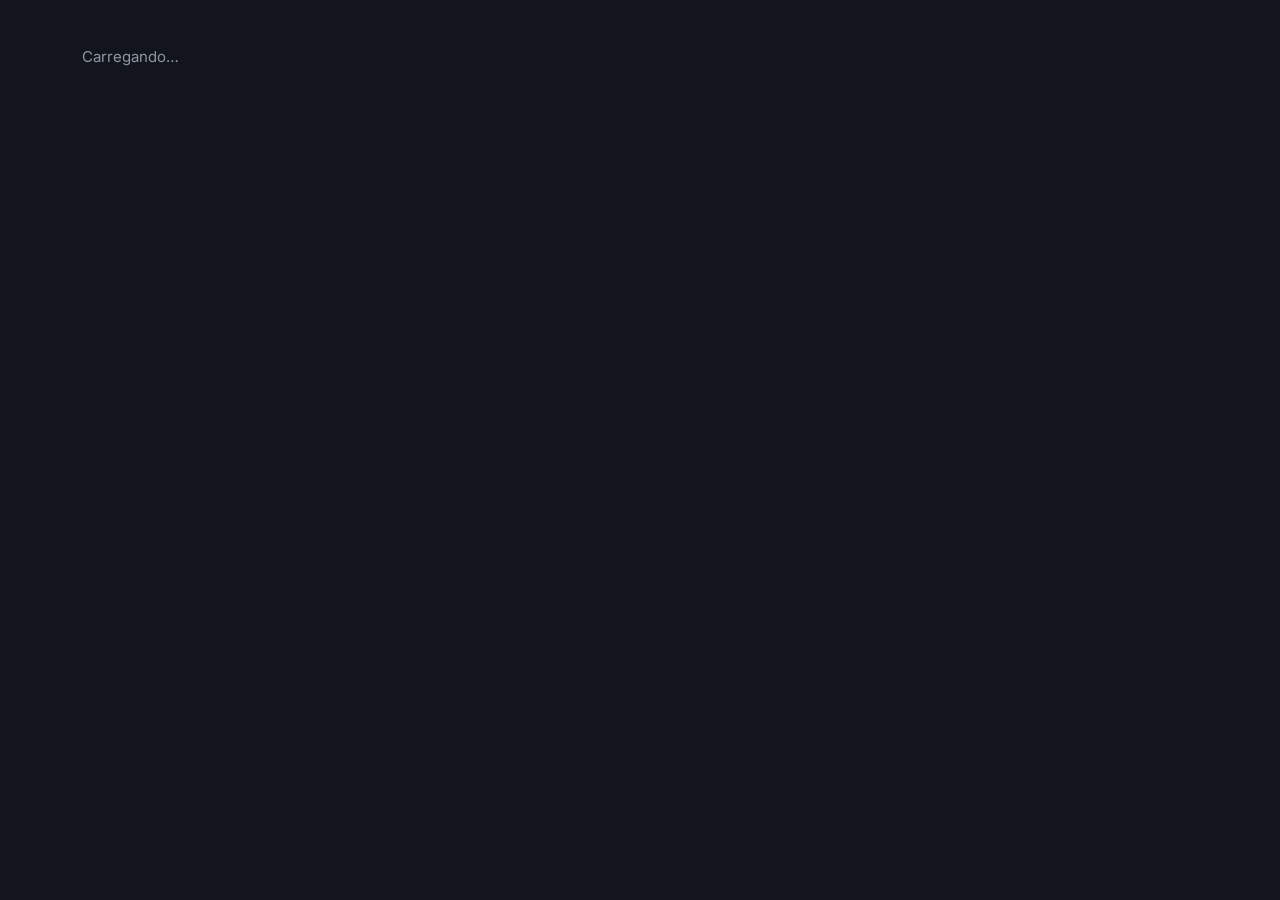
==== commit 1f5f8f87: "Divide o CSS por componente e documenta a estrutura - styles.css vira 15 arquivos em css/ (base, com" ====
--- a/index.html
+++ b/index.html
@@ -16,7 +16,21 @@
 <link rel="preconnect" href="https://fonts.googleapis.com">
 <link rel="preconnect" href="https://fonts.gstatic.com" crossorigin>
 <link href="https://fonts.googleapis.com/css2?family=Alfa+Slab+One&family=Oswald:wght@500;600;700&family=Inter:wght@400;500;600;700&display=swap" rel="stylesheet">
-<link rel="stylesheet" href="styles.css">
+<link rel="stylesheet" href="css/base.css">
+<link rel="stylesheet" href="css/componentes.css">
+<link rel="stylesheet" href="css/entrada.css">
+<link rel="stylesheet" href="css/topo.css">
+<link rel="stylesheet" href="css/abas.css">
+<link rel="stylesheet" href="css/telas/minha.css">
+<link rel="stylesheet" href="css/telas/jovens.css">
+<link rel="stylesheet" href="css/aniversarios.css">
+<link rel="stylesheet" href="css/pwa.css">
+<link rel="stylesheet" href="css/vinculos.css">
+<link rel="stylesheet" href="css/telas/presenca.css">
+<link rel="stylesheet" href="css/telas/equipe.css">
+<link rel="stylesheet" href="css/telas/historico.css">
+<link rel="stylesheet" href="css/dialogos.css">
+<link rel="stylesheet" href="css/telas/gerenciar.css">
 </head>
 <body>
 <div id="app" class="wrap"><p class="dim">Carregando…</p></div>
@@ -24,6 +38,6 @@
 <dialog id="dlg2" class="dlg-pequeno"></dialog>
 <div id="toast" role="status" aria-live="polite"></div>
 <script src="config.js"></script>
-<script src="app.js"></script>
+<script type="module" src="js/main.js"></script>
 </body>
 </html>
--- a/css/base.css
+++ b/css/base.css
@@ -0,0 +1,49 @@
+/* Cores, fontes, campos e layout geral. */
+
+:root {
+  --bg: #12161c;
+  --surface: #1a2029;
+  --surface-2: #212934;
+  --border: #2c343f;
+  --text: #eef1f4;
+  --text-dim: #8d97a3;
+  --accent: #e5392e;
+  --accent-soft: rgba(229, 57, 46, 0.14);
+  --cream: #f3e9d2;
+  --gold: #e8a53d;
+  --gold-soft: rgba(232, 165, 61, 0.14);
+  --success: #38b787;
+  --success-soft: rgba(56, 183, 135, 0.14);
+  --blue: #5a86ee;
+  --blue-soft: rgba(90, 134, 238, 0.15);
+  --royal: #2f5fd0;
+  --wa: #25d366;
+}
+* { box-sizing: border-box; }
+html, body { margin: 0; padding: 0; }
+body {
+  background: var(--bg);
+  color: var(--text);
+  font-family: 'Inter', system-ui, sans-serif;
+  font-size: 15px;
+  min-height: 100vh;
+  -webkit-tap-highlight-color: transparent;
+}
+.wrap { max-width: 1180px; margin: 0 auto; padding: 20px 16px 72px; }
+@media (min-width: 768px) { .wrap { padding: 32px 32px 96px; } }
+@media (display-mode: standalone) { .wrap { padding-top: calc(20px + env(safe-area-inset-top)); } }
+h1, h2, h3 { font-family: 'Oswald', sans-serif; margin: 0; line-height: 1.1; }
+h1 { font-size: clamp(26px, 6vw, 36px); font-weight: 700; }
+h1 span { color: var(--accent); }
+h2 { font-size: 21px; font-weight: 600; }
+h3 { font-size: 17px; font-weight: 600; }
+.dim { color: var(--text-dim); }
+.small { font-size: 13px; }
+a { color: var(--gold); }
+button, .btn, input, select, textarea {
+  transition: border-color .15s, box-shadow .15s; font: inherit; color: inherit; }
+button { cursor: pointer; }
+:focus-visible { outline: 2px solid var(--gold); outline-offset: 2px; }
+@media (prefers-reduced-motion: reduce) {
+  * { transition: none !important; }
+}
--- a/css/componentes.css
+++ b/css/componentes.css
@@ -0,0 +1,70 @@
+/* Botões, status, faixa etária, cards, listas e chips. */
+
+.btn {
+  display: inline-flex; align-items: center; justify-content: center; gap: 6px;
+  min-height: 38px; padding: 7px 14px;
+  border-radius: 9px; border: 1px solid var(--border);
+  background: var(--surface-2); color: var(--text);
+  text-decoration: none; font-size: 14px; font-weight: 600; white-space: nowrap;
+}
+.btn:hover { border-color: var(--text-dim); }
+.btn.primary { background: var(--accent); border-color: var(--accent); color: #fff; }
+.btn.wa { background: var(--wa); border-color: var(--wa); color: #06301a; }
+.btn.wa-suave svg { color: var(--wa); }
+.btn.ghost { background: transparent; }
+.btn.danger { background: transparent; color: var(--accent); border-color: var(--accent-soft); }
+.btn.small { min-height: 30px; padding: 4px 10px; font-size: 13px; }
+.btn[aria-disabled="true"] { opacity: .45; pointer-events: none; }
+.btn svg { width: 16px; height: 16px; flex: none; }
+.row-btns { display: flex; flex-wrap: wrap; gap: 8px; }
+.st-pendente { --st: var(--text-dim); --st-soft: var(--surface-2); }
+.st-chamado { --st: var(--gold); --st-soft: var(--gold-soft); }
+.st-confirmado { --st: var(--success); --st-soft: var(--success-soft); }
+.st-nao_vai { --st: var(--accent); --st-soft: var(--accent-soft); }
+.st-presente { --st: var(--blue); --st-soft: var(--blue-soft); }
+.st-ausente { --st: var(--text-dim); --st-soft: var(--surface-2); }
+.pill { display: inline-flex; align-items: center; gap: 5px; padding: 3px 9px; border-radius: 999px; font-size: 12.5px; font-weight: 600; white-space: nowrap; background: var(--st-soft, var(--surface-2)); color: var(--st, var(--text-dim)); }
+.dot { width: 9px; height: 9px; border-radius: 50%; background: var(--st); flex: none; }
+.seg { display: grid; grid-template-columns: repeat(4, 1fr); gap: 4px; background: var(--bg); border: 1px solid var(--border); border-radius: 10px; padding: 3px; }
+.seg button {
+  border: none; background: transparent; border-radius: 7px; padding: 8px 2px; min-height: 40px;
+  font-size: 13px; font-weight: 600; color: var(--text-dim); white-space: nowrap;
+}
+.seg button:hover { color: var(--text); }
+.seg button[aria-pressed="true"] { background: var(--st-soft); color: var(--st); box-shadow: inset 0 0 0 1px var(--st); }
+.faixa { font-size: 11.5px; font-weight: 700; letter-spacing: .3px; text-transform: uppercase; padding: 2px 7px; border-radius: 6px; white-space: nowrap; }
+.faixa.box { background: var(--accent-soft); color: var(--accent); }
+.faixa.sprint { background: var(--blue-soft); color: var(--blue); }
+.faixa.nd { background: var(--surface-2); color: var(--text-dim); }
+.grid { display: grid; grid-template-columns: repeat(auto-fill, minmax(270px, 1fr)); gap: 12px; }
+.card { background: var(--surface); border: 1px solid var(--border); border-radius: 12px; padding: 14px; display: flex; flex-direction: column; gap: 10px; }
+.card-head { display: flex; justify-content: space-between; align-items: center; gap: 8px; }
+.card-head .titulo { display: flex; align-items: center; gap: 8px; min-width: 0; flex-wrap: wrap; }
+.meta { font-size: 13.5px; color: var(--text-dim); display: flex; flex-wrap: wrap; gap: 4px 12px; }
+.outros { font-size: 13px; color: var(--text-dim); display: flex; flex-wrap: wrap; gap: 6px; align-items: center; }
+.nota { font-size: 13.5px; background: var(--surface-2); border-radius: 8px; padding: 7px 10px; }
+.mini-track { height: 5px; border-radius: 999px; background: var(--surface-2); overflow: hidden; }
+.mini-fill { height: 100%; background: var(--success); transition: width .35s ease; }
+.section-title { display: flex; align-items: baseline; gap: 10px; margin: 26px 0 12px; }
+.section-title:first-child { margin-top: 4px; }
+.section-title .tag { font-size: 12.5px; color: var(--text-dim); }
+ul.lista { list-style: none; margin: 0; padding: 0; display: flex; flex-direction: column; gap: 2px; }
+.row {
+  width: 100%; display: flex; align-items: center; gap: 10px;
+  background: transparent; border: none; text-align: left;
+  padding: 8px 6px; border-radius: 8px; font-size: 14.5px;
+}
+.row:hover { background: var(--surface-2); }
+.row .nome { flex: 1; min-width: 0; }
+.row .nome small { display: block; color: var(--text-dim); font-size: 12.5px; margin-top: 1px; }
+.row.feito .nome { color: var(--text-dim); }
+.toolbar { display: flex; flex-wrap: wrap; gap: 8px; margin-bottom: 12px; align-items: center; }
+.toolbar input { flex: 1; min-width: 180px; }
+.chips { display: flex; flex-wrap: wrap; gap: 6px; }
+.chip { border: 1px solid var(--border); background: transparent; border-radius: 999px; padding: 5px 11px; font-size: 13px; font-weight: 600; color: var(--text-dim); }
+.chip[aria-pressed="true"] { background: var(--text); color: var(--bg); border-color: var(--text); }
+.feed li { display: flex; justify-content: space-between; gap: 10px; padding: 9px 4px; border-bottom: 1px solid var(--border); font-size: 14px; }
+.feed li:last-child { border-bottom: none; }
+.feed time { color: var(--text-dim); white-space: nowrap; font-size: 13px; }
+.vazio { text-align: center; padding: 32px 16px; color: var(--text-dim); display: flex; flex-direction: column; gap: 12px; align-items: center; }
+.aviso { font-size: 13px; color: var(--gold); }
--- a/css/entrada.css
+++ b/css/entrada.css
@@ -0,0 +1,32 @@
+/* Tela de entrada (código e "quem é você"). */
+
+.gate { max-width: 420px; margin: 8vh auto 0; display: flex; flex-direction: column; gap: 16px; }
+.gate p { margin: 0; }
+.gate form { display: flex; flex-direction: column; gap: 10px; }
+.erro { color: var(--accent); font-size: 14px; min-height: 1em; }
+.pick-grid { display: grid; grid-template-columns: repeat(auto-fill, minmax(140px, 1fr)); gap: 8px; }
+.pick-grid .btn { min-height: 46px; }
+input, select, textarea {
+  width: 100%; min-height: 42px; padding: 9px 12px;
+  background: var(--surface); border: 1px solid var(--border); border-radius: 9px;
+}
+textarea { min-height: 96px; resize: vertical; }
+input[type="checkbox"] { width: 20px; min-height: 20px; accent-color: var(--accent); }
+.field { display: flex; flex-direction: column; gap: 6px; font-size: 13px; color: var(--text-dim); font-weight: 500; min-width: 0; }
+fieldset.field { border: none; margin: 0; padding: 0; }
+fieldset.field legend { padding: 0; margin-bottom: 6px; }
+.field .lbl { display: block; }
+.field input:focus, .field textarea:focus, .form-texto textarea:focus, #form-imp textarea:focus { outline: none; border-color: var(--text-dim); box-shadow: 0 0 0 3px rgba(255, 255, 255, .06); }
+.field.invalido input { border-color: var(--accent); box-shadow: 0 0 0 3px var(--accent-soft); }
+.field.invalido .lbl::after { content: " · obrigatório"; color: var(--accent); }
+input[type="date"] { color-scheme: dark; }
+label.check { display: flex; align-items: center; gap: 10px; font-size: 14px; }
+.field .hint { font-size: 12px; color: var(--text-dim); font-weight: 400; }
+.field .hint.ok { color: var(--success); font-weight: 600; }
+.btn.danger-solid { background: var(--accent); border-color: var(--accent); color: #fff; }
+.btn.carregando { position: relative; color: transparent !important; }
+.btn.carregando::after { content: ""; position: absolute; width: 16px; height: 16px; border-radius: 50%; border: 2px solid rgba(255,255,255,.35); border-top-color: #fff; animation: gira .7s linear infinite; }
+.demo-banner {
+  background: var(--gold-soft); color: var(--gold); border: 1px solid rgba(232,165,61,.3);
+  border-radius: 10px; padding: 8px 12px; font-size: 13px; margin-bottom: 14px;
+}
--- a/css/topo.css
+++ b/css/topo.css
@@ -0,0 +1,100 @@
+/* Topo, card do evento e progresso. */
+
+.topo { display: flex; align-items: center; justify-content: space-between; gap: 12px; margin-bottom: 20px; }
+.marca { display: flex; align-items: center; gap: 12px; min-width: 0; }
+.marca-nome { font-family: 'Alfa Slab One', serif; font-size: 24px; line-height: 1; letter-spacing: .6px; text-transform: uppercase; color: var(--cream); }
+.marca-sub { font-size: 12.5px; color: var(--text-dim); margin-top: 5px; white-space: nowrap; }
+.me-chip {
+  display: inline-flex; align-items: center; gap: 6px; max-width: 45%;
+  padding: 7px 13px; border-radius: 999px; border: 1px solid var(--border);
+  background: var(--surface); font-size: 13.5px; font-weight: 600;
+}
+.me-chip:hover { border-color: var(--text-dim); }
+.me-chip span { overflow: hidden; text-overflow: ellipsis; white-space: nowrap; }
+.hero {
+  position: relative; overflow: hidden;
+  display: grid; gap: 22px; padding: 26px 20px 20px; margin-bottom: 20px;
+  border: 1px solid var(--border); border-radius: 18px;
+  background:
+    radial-gradient(90% 120% at 0% 0%, rgba(47, 95, 208, .20), transparent 60%),
+    radial-gradient(70% 90% at 100% 100%, rgba(229, 57, 46, .10), transparent 60%),
+    linear-gradient(160deg, var(--surface) 0%, var(--surface-2) 100%);
+}
+.hero::before {
+  content: ""; position: absolute; top: 0; left: 0; right: 0; height: 8px;
+  background: conic-gradient(var(--cream) 25%, transparent 0 50%, var(--cream) 0 75%, transparent 0) 0 0 / 8px 8px;
+  opacity: .16;
+}
+.eyebrow { font-size: 11.5px; font-weight: 700; letter-spacing: 1.3px; text-transform: uppercase; color: var(--text-dim); }
+.hero-label { display: flex; align-items: center; gap: 10px; min-height: 34px; }
+.trocar { margin-left: auto; }
+.trocar svg { width: 15px; height: 15px; }
+.ev-nome {
+  font-family: 'Alfa Slab One', serif; font-weight: 400;
+  font-size: clamp(30px, 7vw, 48px); line-height: 1.02; letter-spacing: .5px;
+  text-transform: uppercase; color: var(--cream); margin: 10px 0 16px; overflow-wrap: anywhere;
+}
+.ev-chips { list-style: none; margin: 0; padding: 0; display: flex; flex-wrap: wrap; gap: 8px; }
+.ev-chips li {
+  display: inline-flex; align-items: center; gap: 7px; padding: 7px 12px;
+  border-radius: 999px; background: rgba(255, 255, 255, .04); border: 1px solid var(--border);
+  font-size: 13.5px; font-weight: 500;
+}
+.ev-chips svg { width: 15px; height: 15px; color: var(--text-dim); flex: none; }
+.countdown { font-size: 11px; font-weight: 700; letter-spacing: .7px; text-transform: uppercase; padding: 3px 9px; border-radius: 999px; white-space: nowrap; }
+.cd-hoje { background: var(--accent); color: #fff; }
+.cd-breve { background: var(--gold-soft); color: var(--gold); }
+.cd-futuro { background: var(--blue-soft); color: var(--blue); }
+.cd-passado { background: var(--surface-2); color: var(--text-dim); }
+.hero-prog { padding-top: 20px; border-top: 1px solid var(--border); }
+.prog-num { display: flex; align-items: baseline; gap: 10px; margin: 10px 0 14px; }
+.prog-num strong { font-family: 'Oswald', sans-serif; font-size: 46px; font-weight: 700; line-height: 1; }
+.prog-num span { color: var(--text-dim); font-size: 15px; }
+.prog-num em { margin-left: auto; font-style: normal; font-family: 'Oswald', sans-serif; font-size: 24px; font-weight: 600; color: var(--accent); }
+.pista { position: relative; margin-right: 30px; height: 14px; border-radius: 999px; background: var(--bg); border: 1px solid var(--border); }
+.pista-fill { height: 100%; border-radius: inherit; background: linear-gradient(90deg, var(--royal), var(--accent)); transition: width .5s ease; }
+.bandeira { position: absolute; right: -30px; top: 50%; transform: translateY(-62%); width: 24px; height: 24px; color: var(--text-dim); }
+.bandeira svg { width: 100%; height: 100%; }
+.tiles { display: grid; grid-template-columns: repeat(3, minmax(0, 1fr)); gap: 8px; margin-top: 18px; }
+.tile {
+  display: flex; flex-direction: column; align-items: flex-start; gap: 4px; text-align: left;
+  padding: 11px 12px; border-radius: 12px; border: 1px solid var(--border); background: rgba(255, 255, 255, .03);
+  transition: border-color .15s, background .15s;
+}
+.tile:hover { border-color: var(--st); background: var(--st-soft); }
+.tile strong { font-family: 'Oswald', sans-serif; font-size: 28px; font-weight: 600; line-height: 1; color: var(--st); }
+.tile.st-pendente strong { color: var(--text); }
+.tile > span { display: inline-flex; align-items: center; gap: 6px; font-size: 12.5px; font-weight: 600; color: var(--text-dim); }
+.hero-vazio { align-items: center; }
+@media (min-width: 760px) {
+  .marca-nome { font-size: 28px; }
+  .hero { padding: 30px 28px 26px; }
+}
+@media (min-width: 960px) {
+  .hero { grid-template-columns: minmax(0, 1.15fr) minmax(0, 1fr); gap: 36px; padding: 32px 32px 28px; }
+  .hero-prog { padding-top: 0; border-top: none; padding-left: 36px; border-left: 1px solid var(--border); display: flex; flex-direction: column; justify-content: center; }
+  .hero-ev { display: flex; flex-direction: column; justify-content: center; }
+}
+
+/* escolher evento */
+.ev-opcoes { display: flex; flex-direction: column; gap: 8px; }
+.ev-opcao {
+  display: flex; align-items: center; gap: 12px; width: 100%; text-align: left;
+  padding: 12px 14px; border-radius: 12px; border: 1px solid var(--border); background: var(--bg);
+}
+.ev-opcao:hover { border-color: var(--text-dim); }
+.ev-opcao.atual { border-color: var(--accent); background: var(--accent-soft); }
+.ev-opcao-txt { flex: 1; min-width: 0; display: flex; flex-direction: column; gap: 3px; }
+.ev-opcao-txt strong { font-family: 'Oswald', sans-serif; font-size: 18px; font-weight: 600; }
+.ev-opcao-txt small { color: var(--text-dim); font-size: 13px; }
+.ev-check { width: 20px; height: 20px; color: var(--accent); flex: none; }
+@media (max-width: 520px) {
+  .marca-nome { font-size: 20px; }
+  .marca-sub { font-size: 11.5px; }
+  .hero { padding: 22px 16px 16px; border-radius: 16px; }
+  .ev-chips li { font-size: 13px; padding: 6px 10px; }
+  .tile { padding: 10px; }
+  .tile strong { font-size: 24px; }
+  .tile > span { font-size: 11.5px; }
+  .trocar { padding: 4px 9px; }
+}
--- a/css/abas.css
+++ b/css/abas.css
@@ -0,0 +1,43 @@
+/* Abas (em cima no desktop, barra fixa embaixo no celular). */
+
+.tabs {
+  display: flex; gap: 4px; overflow-x: auto; scrollbar-width: none;
+  position: sticky; top: 8px; z-index: 5; margin-bottom: 20px; padding: 5px;
+  background: rgba(26, 32, 41, .92); backdrop-filter: blur(10px); -webkit-backdrop-filter: blur(10px);
+  border: 1px solid var(--border); border-radius: 14px;
+}
+.tabs::-webkit-scrollbar { display: none; }
+.tab {
+  flex: 1 0 auto; display: inline-flex; align-items: center; justify-content: center; gap: 7px;
+  background: transparent; border: none; padding: 9px 8px; border-radius: 10px;
+  color: var(--text-dim); font-weight: 600; font-size: 14px; transition: background .15s, color .15s;
+}
+.tab:hover { color: var(--text); }
+.tab-ic { position: relative; display: inline-flex; align-items: center; }
+.tab-ic svg { width: 17px; height: 17px; }
+.tab[aria-selected="true"] { background: var(--surface-2); color: var(--text); box-shadow: inset 0 -2px 0 var(--accent); }
+.tab .n {
+  min-width: 18px; padding: 0 5px; border-radius: 999px;
+  background: var(--accent); color: #fff; font-size: 11px; font-weight: 700; line-height: 18px; text-align: center;
+}
+
+/* celular: barra fixa embaixo, com ícone e nome */
+@media (max-width: 700px) {
+  .wrap { padding-bottom: calc(96px + env(safe-area-inset-bottom)); }
+  .tabs {
+    position: fixed; top: auto; bottom: 0; left: 0; right: 0; z-index: 20; margin: 0;
+    display: grid; grid-auto-flow: column; grid-auto-columns: minmax(0, 1fr); gap: 0;
+    padding: 6px 4px calc(6px + env(safe-area-inset-bottom)); overflow: visible;
+    border-radius: 0; border: none; border-top: 1px solid var(--border);
+    background: rgba(18, 22, 28, .94); box-shadow: 0 -8px 24px rgba(0, 0, 0, .35);
+  }
+  .tab { flex-direction: column; gap: 3px; padding: 4px 2px; min-height: 52px; font-size: 11px; font-weight: 600; border-radius: 0; color: #b4bdc8; }
+  .tab[aria-selected="true"] { background: transparent; box-shadow: none; color: var(--text); }
+  .tab-ic { width: 52px; height: 30px; justify-content: center; border-radius: 999px; transition: background .2s; }
+  .tab-ic svg { width: 21px; height: 21px; }
+  .tab[aria-selected="true"] .tab-ic { background: var(--accent-soft); color: var(--accent); }
+  .tab { position: relative; }
+  .tab .n { position: absolute; top: 2px; left: calc(50% + 6px); box-shadow: 0 0 0 2px var(--bg); }
+  .tab-lbl { white-space: nowrap; max-width: 100%; overflow: hidden; text-overflow: ellipsis; }
+  #toast { bottom: calc(80px + env(safe-area-inset-bottom)); }
+}
--- a/css/telas/minha.css
+++ b/css/telas/minha.css
@@ -0,0 +1,55 @@
+/* Aba Minha lista. */
+
+.minha-head { display: flex; align-items: baseline; gap: 10px; margin: 4px 0 6px; }
+.minha-head .tag { font-size: 13px; color: var(--text-dim); }
+.grupo { margin-top: 18px; }
+.grupo-titulo {
+  display: flex; align-items: center; gap: 8px; margin: 0 0 10px;
+  font-size: 12px; font-weight: 700; letter-spacing: .6px; text-transform: uppercase; color: var(--text-dim);
+}
+.grupo-titulo span { background: var(--surface-2); border-radius: 999px; padding: 1px 8px; font-size: 11.5px; letter-spacing: 0; }
+.pgrid { display: grid; grid-template-columns: minmax(0, 1fr); gap: 14px; }
+@media (min-width: 700px) { .pgrid { grid-template-columns: repeat(2, minmax(0, 1fr)); } }
+.pcard {
+  position: relative; overflow: hidden;
+  background: var(--surface); border: 1px solid var(--border); border-radius: 14px;
+  padding: 18px 18px 14px; display: flex; flex-direction: column; gap: 14px;
+}
+.pcard::before { content: ""; position: absolute; inset: 0 auto 0 0; width: 4px; background: var(--st); }
+.pcard.st-pendente::before { background: var(--border); }
+.pcard-top { display: flex; align-items: center; gap: 12px; }
+.avatar {
+  flex: none; width: 44px; height: 44px; border-radius: 50%;
+  display: grid; place-items: center;
+  font-family: 'Oswald', sans-serif; font-weight: 600; font-size: 16px; letter-spacing: .5px;
+  background: var(--surface-2); color: var(--text); box-shadow: inset 0 0 0 2px var(--st);
+}
+.st-pendente > .avatar { box-shadow: inset 0 0 0 1px var(--border); }
+.pcard-id { flex: 1; min-width: 0; display: flex; flex-direction: column; gap: 4px; }
+.pcard-id h3 { font-size: 19px; overflow: hidden; text-overflow: ellipsis; white-space: nowrap; }
+.pcard-meta { display: flex; flex-wrap: wrap; align-items: center; gap: 2px 8px; font-size: 13.5px; color: var(--text-dim); }
+.pcard-meta .sep { opacity: .5; }
+.pcard-obs { margin: -4px 0 0; font-size: 13.5px; color: var(--text-dim); }
+.icon-btn {
+  flex: none; width: 38px; height: 38px; border-radius: 10px; display: grid; place-items: center;
+  background: transparent; border: 1px solid transparent; color: var(--text-dim);
+}
+.icon-btn:hover { background: var(--surface-2); border-color: var(--border); color: var(--text); }
+.icon-btn svg { width: 18px; height: 18px; }
+.acoes { display: grid; grid-template-columns: 1fr 1fr; gap: 8px; }
+.acoes .btn { min-height: 44px; font-size: 15px; }
+.btn.tracejado { min-height: 44px; background: transparent; border-style: dashed; color: var(--text-dim); width: 100%; }
+.btn.tracejado:hover { color: var(--text); }
+.pcard .nota { text-align: left; border: none; width: 100%; color: var(--text); }
+.pcard-foot {
+  display: flex; align-items: center; justify-content: space-between; gap: 10px;
+  padding-top: 12px; border-top: 1px solid var(--border); font-size: 13px;
+}
+.pcard-foot .outros { gap: 4px 12px; }
+.pcard-foot .outros > span { display: inline-flex; align-items: center; gap: 6px; }
+.link-btn { background: none; border: none; padding: 4px 2px; color: var(--gold); font-weight: 600; font-size: 13px; white-space: nowrap; }
+.link-btn:hover { text-decoration: underline; }
+@media (max-width: 520px) {
+  .pcard { padding: 16px 14px 12px; gap: 12px; }
+  .avatar { width: 40px; height: 40px; font-size: 15px; }
+}
--- a/css/telas/jovens.css
+++ b/css/telas/jovens.css
@@ -0,0 +1,70 @@
+/* Aba Jovens e filtros de jovens. */
+
+.jtoolbar { display: flex; flex-direction: column; gap: 12px; margin-bottom: 16px; }
+.busca {
+  display: flex; align-items: center; gap: 10px; padding: 0 14px;
+  background: var(--surface); border: 1px solid var(--border); border-radius: 12px;
+  transition: border-color .15s;
+}
+.busca:focus-within { border-color: var(--text-dim); }
+.busca svg { width: 18px; height: 18px; color: var(--text-dim); flex: none; }
+.busca input { border: none; background: transparent; padding: 12px 0; min-height: 46px; outline: none; font-size: 15px; }
+.jfiltros { display: flex; flex-wrap: wrap; align-items: center; justify-content: space-between; gap: 10px; }
+.chip { display: inline-flex; align-items: center; gap: 7px; padding: 7px 12px; }
+.chip .c { font-size: 11.5px; padding: 0 6px; min-width: 20px; line-height: 18px; border-radius: 999px; background: var(--surface-2); color: var(--text-dim); text-align: center; }
+.chip[aria-pressed="true"] .c { background: rgba(0, 0, 0, .15); color: var(--bg); }
+.seg-mini { display: inline-flex; gap: 2px; padding: 3px; border-radius: 10px; background: var(--surface); border: 1px solid var(--border); }
+.seg-mini button { border: none; background: transparent; padding: 5px 12px; border-radius: 7px; font-size: 13px; font-weight: 600; color: var(--text-dim); }
+.seg-mini button[aria-pressed="true"] { background: var(--surface-2); color: var(--text); }
+.jgrid { display: grid; grid-template-columns: minmax(0, 1fr); gap: 10px; }
+@media (min-width: 900px) { .jgrid { grid-template-columns: repeat(2, minmax(0, 1fr)); } }
+.jcard {
+  position: relative; overflow: hidden;
+  display: flex; align-items: center; gap: 12px; width: 100%; text-align: left;
+  padding: 12px 14px; border-radius: 14px; border: 1px solid var(--border); background: var(--surface);
+  transition: border-color .15s, background .15s;
+}
+.jcard::before { content: ""; position: absolute; inset: 0 auto 0 0; width: 3px; background: var(--st); }
+.jcard.st-pendente::before { background: transparent; }
+.jcard:hover { border-color: var(--text-dim); background: var(--surface-2); }
+.jcard .avatar { width: 40px; height: 40px; font-size: 15px; }
+.jcard-txt { flex: 1; min-width: 0; display: flex; flex-direction: column; gap: 5px; }
+.jcard-nome { display: flex; align-items: center; flex-wrap: wrap; gap: 4px 8px; }
+.jcard-nome strong { font-size: 15.5px; font-weight: 600; }
+.jcard-resp { display: flex; flex-wrap: wrap; gap: 2px 12px; font-size: 12.5px; color: var(--text-dim); }
+.jcard-resp > span { display: inline-flex; align-items: center; gap: 6px; }
+.jcard-resp .dot { width: 7px; height: 7px; }
+.jcard > .pill { flex: none; }
+.jrodape { display: flex; flex-direction: column; align-items: center; gap: 8px; padding: 18px 0 4px; }
+.jmais { display: inline-flex; align-items: center; gap: 10px; color: var(--text-dim); font-size: 13.5px; }
+.spinner { width: 16px; height: 16px; border-radius: 50%; border: 2px solid var(--border); border-top-color: var(--accent); animation: gira .8s linear infinite; }
+@keyframes gira { to { transform: rotate(360deg); } }
+.busca-dica { margin: -4px 0 0; font-size: 12px; color: var(--text-dim); line-height: 1.6; }
+.busca-dica code { font-size: 11.5px; padding: 1px 6px; border-radius: 6px; background: var(--surface); border: 1px solid var(--border); color: var(--gold); white-space: nowrap; }
+.btn.ativo-filtro { border-color: var(--gold); color: var(--gold); }
+.n-filtro { min-width: 18px; padding: 0 5px; border-radius: 999px; background: var(--gold); color: #2b1c05; font-size: 11px; line-height: 18px; text-align: center; }
+.painel-filtros {
+  display: grid; grid-template-columns: repeat(auto-fit, minmax(min(100%, 300px), 1fr)); gap: 14px 22px;
+  padding: 16px; border-radius: 14px; border: 1px solid var(--border); background: var(--surface);
+  animation: fundo-entra .2s ease-out;
+}
+.pf-grupo { display: flex; flex-direction: column; gap: 8px; }
+.pf-grupo .chips { gap: 5px; }
+.pf-grupo .chip { padding: 5px 10px; }
+.pf-idade { display: flex; align-items: center; gap: 8px; }
+.pf-idade input { width: 76px; min-height: 36px; padding: 6px 10px; text-align: center; }
+.mg-resumo { display: flex; flex-wrap: wrap; align-items: center; gap: 6px 8px; margin-bottom: 12px; }
+.chip-filtro {
+  display: inline-flex; align-items: center; gap: 6px; padding: 4px 8px 4px 11px; border-radius: 999px;
+  border: 1px solid rgba(232, 165, 61, .45); background: var(--gold-soft); color: var(--gold); font-size: 12.5px; font-weight: 600;
+}
+.chip-filtro svg { width: 11px; height: 11px; }
+.chip-filtro:hover { border-color: var(--gold); }
+@media (max-width: 520px) {
+  .jcard { padding: 11px 12px; gap: 10px; }
+  .jcard .avatar { width: 36px; height: 36px; font-size: 14px; }
+  .jcard > .pill { font-size: 11.5px; padding: 3px 8px; }
+  .jfiltros .chips { flex-wrap: nowrap; overflow-x: auto; scrollbar-width: none; margin: 0 -16px; padding: 0 16px; width: calc(100% + 32px); }
+  .jfiltros .chips::-webkit-scrollbar { display: none; }
+  .chip { flex: none; }
+}
--- a/css/aniversarios.css
+++ b/css/aniversarios.css
@@ -0,0 +1,44 @@
+/* Aniversariantes. */
+
+.aniver-faixa {
+  display: flex; align-items: center; gap: 12px; width: 100%; text-align: left;
+  margin: -6px 0 20px; padding: 11px 14px; border-radius: 14px;
+  border: 1px solid var(--border); background: var(--surface); transition: border-color .15s, background .15s;
+}
+.aniver-faixa:hover { border-color: var(--text-dim); }
+.aniver-faixa.hoje {
+  border-color: rgba(232, 165, 61, .5);
+  background: linear-gradient(100deg, rgba(232, 165, 61, .18), rgba(229, 57, 46, .08) 60%, transparent), var(--surface);
+}
+.aniver-ic { flex: none; width: 38px; height: 38px; display: grid; place-items: center; font-size: 20px; border-radius: 11px; background: var(--gold-soft); }
+.aniver-faixa.hoje .aniver-ic { animation: balanca 2.4s ease-in-out infinite; }
+@keyframes balanca { 0%, 100% { transform: rotate(0); } 8% { transform: rotate(-12deg); } 16% { transform: rotate(10deg); } 24% { transform: rotate(0); } }
+.aniver-txt { flex: 1; min-width: 0; display: flex; flex-direction: column; gap: 2px; }
+.aniver-txt strong { font-size: 14px; }
+.aniver-faixa.hoje .aniver-txt strong { color: var(--gold); }
+.aniver-nomes { display: flex; flex-wrap: wrap; gap: 2px 14px; font-size: 13px; color: var(--text-dim); }
+.aniver-nomes b { color: var(--text); font-weight: 600; }
+.aniver-nomes .mais { color: var(--gold); font-weight: 600; }
+.aniver-badge {
+  display: inline-flex; align-items: center; padding: 2px 7px; border-radius: 6px; white-space: nowrap;
+  font-size: 11.5px; font-weight: 700; background: var(--gold-soft); color: var(--gold);
+}
+.aniver-badge.hoje { background: var(--gold); color: #2b1c05; }
+.dir-txt strong .aniver-badge { margin-left: 6px; vertical-align: 1px; }
+.aniver-lista { list-style: none; margin: 0 0 6px; padding: 0; display: flex; flex-direction: column; gap: 8px; }
+.aniver-row { display: flex; align-items: center; gap: 12px; padding: 10px 12px 10px 10px; border-radius: 14px; border: 1px solid var(--border); background: rgba(0, 0, 0, .12); }
+.aniver-row.hoje { border-color: rgba(232, 165, 61, .5); background: var(--gold-soft); }
+.aniver-row .cal-tile { width: 46px; }
+.aniver-row .cal-tile strong { font-size: 19px; padding: 4px 0 5px; }
+.aniver-row.hoje .cal-tile small { background: var(--gold); color: #2b1c05; }
+.aniver-info { flex: 1; min-width: 0; display: flex; flex-direction: column; gap: 3px; }
+.aniver-nome { display: flex; flex-wrap: wrap; align-items: center; gap: 4px 8px; }
+.aniver-nome strong { font-size: 15px; }
+.aniver-info small { color: var(--text-dim); font-size: 12.5px; }
+.aniver-info small b { color: var(--gold); }
+.aniver-row .btn { flex: none; }
+.aniver-falta { display: flex; flex-wrap: wrap; align-items: center; justify-content: space-between; gap: 8px; padding: 12px 14px; border-radius: 12px; border: 1px dashed var(--border); font-size: 13px; color: var(--text-dim); }
+@media (max-width: 520px) {
+  .aniver-faixa { padding: 10px 12px; }
+  .aniver-row .btn { padding: 4px 9px; }
+}
--- a/css/pwa.css
+++ b/css/pwa.css
@@ -0,0 +1,14 @@
+/* Cartão de instalar o app. */
+
+.instalar {
+  display: flex; align-items: center; gap: 12px; margin-bottom: 16px; padding: 12px 14px;
+  border-radius: 14px; border: 1px solid rgba(229, 57, 46, .35);
+  background: linear-gradient(100deg, var(--accent-soft), transparent 70%), var(--surface);
+}
+.instalar img { flex: none; border-radius: 11px; }
+.instalar-txt { flex: 1; min-width: 0; display: flex; flex-direction: column; gap: 3px; }
+.instalar-txt strong { font-size: 14.5px; }
+.instalar-txt small { font-size: 12.5px; color: var(--text-dim); line-height: 1.45; }
+.instalar-txt b { color: var(--text); }
+.ic-inline { width: 15px; height: 15px; vertical-align: -3px; color: var(--blue); }
+.instalar .x { margin: 0; }
--- a/css/vinculos.css
+++ b/css/vinculos.css
@@ -0,0 +1,38 @@
+/* Vínculos e "veio junto?". */
+
+.vinc-linha { display: flex; flex-wrap: wrap; gap: 4px 14px; margin-top: -4px; font-size: 13px; color: var(--text-dim); }
+.vinc-linha .mais { color: var(--gold); font-weight: 600; }
+.vinc-chips { display: flex; flex-wrap: wrap; gap: 6px; }
+.vinc-chip {
+  display: inline-flex; align-items: center; gap: 4px; padding: 5px 6px 5px 11px; border-radius: 999px;
+  border: 1px solid var(--border); background: var(--bg); font-size: 13px;
+}
+.vinc-chip button { width: 22px; height: 22px; display: grid; place-items: center; border: none; border-radius: 50%; background: transparent; color: var(--text-dim); padding: 0; }
+.vinc-chip button:hover { background: var(--accent-soft); color: var(--accent); }
+.vinc-chip button svg { width: 11px; height: 11px; }
+.vinc-chip:not(:has(button)) { padding-right: 11px; }
+.vinc-secao { display: flex; flex-direction: column; gap: 8px; padding: 12px 14px; border-radius: 12px; border: 1px dashed var(--border); }
+.vinc-secao-head { display: flex; align-items: center; justify-content: space-between; gap: 8px; font-size: 13px; color: var(--text-dim); font-weight: 500; }
+.vinc-det { display: flex; flex-direction: column; gap: 8px; }
+.vinc-frase { padding: 12px 14px; border-radius: 12px; background: var(--bg); border: 1px solid var(--border); font-size: 15px; min-height: 46px; }
+.vinc-frase b { color: var(--cream); }
+.vinc-grupo { display: flex; flex-direction: column; gap: 6px; }
+.vinc-pessoas { display: flex; flex-direction: column; gap: 4px; max-height: 260px; overflow: auto; border: 1px solid var(--border); border-radius: 12px; padding: 4px; }
+.vinc-pessoa { display: flex; align-items: center; gap: 10px; width: 100%; text-align: left; padding: 7px 8px; border: 1px solid transparent; border-radius: 9px; background: transparent; font-size: 14px; }
+.vinc-pessoa > span:nth-child(2) { flex: 1; min-width: 0; }
+.vinc-pessoa .avatar { width: 30px; height: 30px; font-size: 12px; box-shadow: inset 0 0 0 1px var(--border); }
+.vinc-pessoa:hover { background: var(--surface-2); }
+.vinc-pessoa.sel { border-color: var(--accent); background: var(--accent-soft); }
+.seg-form.quebra { grid-auto-flow: row; grid-template-columns: repeat(auto-fit, minmax(104px, 1fr)); }
+.pres-junto {
+  grid-column: 1 / -1; display: flex; flex-wrap: wrap; align-items: center; gap: 8px 12px; margin-top: -4px;
+  padding: 10px 8px 10px 14px; border-radius: 12px; border: 1px dashed rgba(56, 183, 135, .5); background: var(--success-soft);
+  font-size: 13.5px; animation: fundo-entra .25s ease-out;
+}
+.pres-junto .chips { flex: 1; }
+.pres-junto .chip { display: inline-flex; align-items: center; gap: 5px; border-color: rgba(56, 183, 135, .5); color: var(--text); background: var(--bg); }
+.pres-junto .chip svg { width: 13px; height: 13px; color: var(--success); }
+.pres-junto .chip small { color: var(--text-dim); font-weight: 500; }
+.pres-junto .x { margin: 0; width: 30px; height: 30px; }
+.pres-junto { scroll-margin-bottom: 16px; }
+@media (max-width: 700px) { .pres-junto { scroll-margin-bottom: calc(84px + env(safe-area-inset-bottom)); } }
--- a/css/telas/presenca.css
+++ b/css/telas/presenca.css
@@ -0,0 +1,68 @@
+/* Aba Presença. */
+
+.presenca-cta {
+  align-self: flex-start; margin-top: 16px; min-height: 44px; padding: 9px 18px;
+  background: var(--success); border-color: var(--success); color: #06281b; font-size: 15px;
+  box-shadow: 0 6px 20px rgba(56, 183, 135, .25);
+}
+.presenca-cta:hover { filter: brightness(1.08); border-color: var(--success); }
+.veio {
+  display: inline-flex; align-items: center; gap: 4px; padding: 2px 8px; border-radius: 6px;
+  font-size: 11.5px; font-weight: 700; letter-spacing: .3px; text-transform: uppercase;
+  background: var(--success-soft); color: var(--success);
+}
+.veio::before { content: "✓"; }
+.pres-topo {
+  display: flex; flex-wrap: wrap; align-items: stretch; gap: 14px 24px; margin-bottom: 18px;
+  padding: 20px; border-radius: 18px; border: 1px solid var(--border);
+  background: radial-gradient(80% 140% at 0% 0%, rgba(56, 183, 135, .14), transparent 60%), var(--surface);
+}
+.pres-num { display: flex; flex-direction: column; gap: 4px; min-width: 120px; }
+.pres-num strong { font-family: 'Oswald', sans-serif; font-size: 56px; font-weight: 700; line-height: 1; color: var(--success); }
+.pres-num small { color: var(--text-dim); font-size: 13px; }
+.pres-tiles { flex: 1; min-width: 260px; display: grid; grid-template-columns: repeat(3, minmax(0, 1fr)); gap: 8px; }
+.pres-tile { display: flex; flex-direction: column; justify-content: center; gap: 4px; padding: 12px; border-radius: 12px; border: 1px solid var(--border); background: rgba(0, 0, 0, .14); }
+.pres-tile strong { font-family: 'Oswald', sans-serif; font-size: 26px; font-weight: 600; line-height: 1; color: var(--st); }
+.pres-tile strong span { font-size: 16px; color: var(--text-dim); }
+.pres-tile small { font-size: 12px; color: var(--text-dim); font-weight: 600; }
+.pres-busca { display: flex; gap: 8px; }
+.pres-busca .busca { flex: 1; min-width: 0; }
+.pres-busca .btn { min-height: 48px; border-radius: 12px; }
+.pcheck {
+  display: flex; align-items: center; gap: 12px; width: 100%; text-align: left;
+  padding: 12px 14px; border-radius: 14px; border: 1px solid var(--border); background: var(--surface);
+  transition: border-color .15s, background .15s, transform .1s;
+}
+.pcheck:hover { border-color: var(--text-dim); }
+.pcheck:active { transform: scale(.985); }
+.pcheck .avatar { width: 42px; height: 42px; font-size: 15px; box-shadow: inset 0 0 0 1px var(--border); transition: background .2s, color .2s; }
+.pcheck .avatar svg { width: 20px; height: 20px; }
+.pcheck-sub { display: flex; align-items: center; gap: 6px; font-size: 12.5px; color: var(--text-dim); }
+.pcheck-sub .dot { width: 7px; height: 7px; }
+.pcheck-box {
+  flex: none; width: 30px; height: 30px; border-radius: 9px; display: grid; place-items: center;
+  border: 2px solid var(--border); color: transparent; transition: background .2s, border-color .2s, color .2s;
+}
+.pcheck-box svg { width: 17px; height: 17px; }
+.pcheck.presente { border-color: rgba(56, 183, 135, .5); background: linear-gradient(90deg, var(--success-soft), transparent 70%), var(--surface); }
+.pcheck.presente .avatar { background: var(--success); color: #06281b; box-shadow: none; }
+.pcheck.presente .pcheck-box { background: var(--success); border-color: var(--success); color: #06281b; animation: marca .3s cubic-bezier(.3, .7, .3, 1.5); }
+.pcheck.presente .pcheck-sub { color: var(--success); }
+@keyframes marca { from { transform: scale(.6); } }
+.pres-aviso {
+  display: flex; align-items: flex-start; gap: 12px; margin-bottom: 16px; padding: 14px 16px;
+  border-radius: 14px; border: 1px solid rgba(90, 134, 238, .35); background: var(--blue-soft); color: var(--blue);
+}
+.pres-aviso svg { flex: none; width: 20px; height: 20px; margin-top: 1px; }
+.pres-aviso div { display: flex; flex-direction: column; gap: 3px; }
+.pres-aviso strong { color: var(--text); font-size: 14.5px; }
+.pres-aviso small { color: var(--text-dim); font-size: 13px; line-height: 1.45; }
+@media (max-width: 520px) {
+  .pres-topo { padding: 16px; }
+  .pres-num { flex-direction: row; align-items: baseline; gap: 10px; min-width: 0; width: 100%; }
+  .pres-num strong { font-size: 44px; order: -1; }
+  .pres-tiles { min-width: 0; }
+  .pres-tile { padding: 10px; }
+  .pres-tile strong { font-size: 22px; }
+  .pres-tile small { font-size: 11px; }
+}
--- a/css/telas/equipe.css
+++ b/css/telas/equipe.css
@@ -0,0 +1,4 @@
+/* Aba Equipe. */
+
+.card-eu { border-color: rgba(229, 57, 46, .45); box-shadow: 0 0 0 1px rgba(229, 57, 46, .15); }
+.voce { font-family: 'Inter', sans-serif; font-size: 11px; font-weight: 700; letter-spacing: .5px; text-transform: uppercase; color: var(--accent); background: var(--accent-soft); padding: 2px 7px; border-radius: 999px; vertical-align: middle; margin-left: 4px; }
--- a/css/telas/historico.css
+++ b/css/telas/historico.css
@@ -0,0 +1,23 @@
+/* Aba Histórico. */
+
+.hist-top { display: flex; align-items: center; justify-content: space-between; gap: 10px; margin-bottom: 4px; }
+.timeline { list-style: none; margin: 0; padding: 0; position: relative; }
+.timeline::before { content: ""; position: absolute; left: 17px; top: 18px; bottom: 18px; width: 2px; background: var(--border); }
+.tl { position: relative; display: flex; align-items: center; gap: 12px; }
+.tl + .tl { margin-top: 6px; }
+.tl-ic {
+  position: relative; z-index: 1; flex: none; width: 36px; height: 36px; border-radius: 50%;
+  display: grid; place-items: center; background: var(--bg); color: var(--st);
+  box-shadow: inset 0 0 0 2px var(--st), 0 0 0 4px var(--bg);
+}
+.tl.st-pendente .tl-ic { box-shadow: inset 0 0 0 1px var(--border), 0 0 0 4px var(--bg); }
+.tl-ic svg { width: 16px; height: 16px; }
+.tl-corpo {
+  flex: 1; min-width: 0; display: flex; align-items: center; gap: 12px; text-align: left;
+  padding: 11px 14px; border-radius: 12px; border: 1px solid var(--border); background: var(--surface);
+  font-size: 14.5px; transition: border-color .15s, background .15s;
+}
+button.tl-corpo:hover { border-color: var(--text-dim); background: var(--surface-2); }
+.tl-txt { flex: 1; min-width: 0; display: flex; flex-direction: column; gap: 3px; }
+.tl-txt small { color: var(--text-dim); font-size: 12.5px; }
+.tl time { flex: none; color: var(--text-dim); font-size: 12.5px; font-variant-numeric: tabular-nums; }
--- a/css/dialogos.css
+++ b/css/dialogos.css
@@ -0,0 +1,149 @@
+/* Modais, formulários e gaveta no celular. */
+
+dialog {
+  width: min(580px, calc(100vw - 32px)); max-height: calc(100dvh - 48px); overflow: auto; overscroll-behavior: contain;
+  padding: 0; border: 1px solid var(--border); border-radius: 20px;
+  background: linear-gradient(180deg, var(--surface-2) 0%, var(--surface) 140px); color: var(--text);
+  box-shadow: 0 30px 80px rgba(0, 0, 0, .55), 0 0 0 1px rgba(255, 255, 255, .03) inset;
+}
+dialog.dlg-pequeno { width: min(420px, calc(100vw - 32px)); }
+dialog::backdrop { background: rgba(6, 9, 14, .72); backdrop-filter: blur(4px); -webkit-backdrop-filter: blur(4px); }
+dialog[open] { animation: dlg-entra .26s cubic-bezier(.2, .8, .2, 1); }
+dialog[open]::backdrop { animation: fundo-entra .26s ease-out; }
+dialog.fechando { animation: dlg-sai .18s ease-in forwards; }
+dialog.fechando::backdrop { animation: fundo-sai .18s ease-in forwards; }
+@keyframes dlg-entra { from { opacity: 0; transform: translateY(16px) scale(.97); } }
+@keyframes dlg-sai { to { opacity: 0; transform: translateY(10px) scale(.98); } }
+@keyframes fundo-entra { from { opacity: 0; } }
+@keyframes fundo-sai { to { opacity: 0; } }
+@keyframes conteudo-troca { from { opacity: 0; transform: translateX(10px); } }
+.dlg-body { padding: 22px; display: flex; flex-direction: column; gap: 16px; outline: none; }
+.dlg-body.troca { animation: conteudo-troca .2s ease-out; }
+.dlg-body > form { display: flex; flex-direction: column; gap: 18px; }
+.dlg-head { display: flex; justify-content: space-between; align-items: flex-start; gap: 12px; }
+.dlg-head h2 { font-size: 24px; }
+.dlg-sub { margin: 5px 0 0; color: var(--text-dim); font-size: 13.5px; }
+.x {
+  flex: none; width: 36px; height: 36px; display: grid; place-items: center; margin: -4px -6px 0 0;
+  border-radius: 10px; background: transparent; border: 1px solid transparent; color: var(--text-dim);
+}
+.x:hover { background: var(--surface-2); border-color: var(--border); color: var(--text); }
+.x svg { width: 16px; height: 16px; }
+.dlg-foot {
+  display: flex; justify-content: space-between; align-items: center; gap: 8px; flex-wrap: wrap;
+  position: sticky; bottom: 0; margin: 4px -22px -22px; padding: 14px 22px;
+  background: var(--surface); border-top: 1px solid var(--border);
+}
+.dlg-foot.fim { justify-content: flex-end; }
+.dlg-foot .btn { min-height: 42px; padding: 8px 18px; }
+.dlg-pessoa { display: flex; align-items: center; gap: 14px; min-width: 0; }
+.dlg-pessoa .avatar { width: 52px; height: 52px; font-size: 19px; }
+.dlg-pessoa h2 { margin-bottom: 5px; }
+.resp { border: 1px solid var(--border); border-radius: 14px; padding: 12px; display: flex; flex-direction: column; gap: 10px; background: rgba(0, 0, 0, .12); }
+.resp .nota { text-align: left; border: none; width: 100%; color: var(--text); }
+.resp-head { display: flex; justify-content: space-between; gap: 8px; align-items: baseline; }
+details summary { cursor: pointer; font-weight: 600; font-size: 14px; }
+details[open] summary { margin-bottom: 10px; }
+.mudar { border-top: 1px solid var(--border); padding-top: 14px; }
+.form-grid { display: grid; gap: 16px 14px; grid-template-columns: 1fr 1fr; }
+.form-grid .full { grid-column: 1 / -1; }
+
+/* opções em botões (equipe, público) */
+.seg-form { display: grid; grid-auto-flow: column; grid-auto-columns: 1fr; gap: 8px; }
+.seg-form label { position: relative; cursor: pointer; }
+.seg-form input { position: absolute; opacity: 0; pointer-events: none; }
+.seg-form span {
+  display: flex; flex-direction: column; align-items: center; justify-content: center; gap: 2px; text-align: center;
+  min-height: 44px; padding: 9px 10px; border-radius: 11px; border: 1px solid var(--border); background: var(--bg);
+  color: var(--text-dim); transition: border-color .15s, background .15s, color .15s;
+}
+.seg-form strong { font-size: 14px; font-weight: 600; }
+.seg-form small { font-size: 11.5px; font-weight: 500; opacity: .85; }
+.seg-form label:hover span { border-color: var(--text-dim); }
+.seg-form input:checked + span { border-color: var(--accent); background: var(--accent-soft); color: var(--text); box-shadow: inset 0 0 0 1px var(--accent); }
+.seg-form input:focus-visible + span { outline: 2px solid var(--gold); outline-offset: 2px; }
+.seg-form.com-desc span { min-height: 58px; }
+
+/* − 2 + */
+.stepper { display: inline-flex; align-items: center; align-self: flex-start; border: 1px solid var(--border); border-radius: 11px; background: var(--bg); overflow: hidden; }
+.stepper button { width: 44px; height: 44px; border: none; background: transparent; font-size: 20px; color: var(--text-dim); }
+.stepper button:hover { background: var(--surface-2); color: var(--text); }
+.stepper input { width: 52px; min-height: 44px; border: none; border-inline: 1px solid var(--border); border-radius: 0; background: transparent; text-align: center; font-family: 'Oswald', sans-serif; font-size: 20px; -moz-appearance: textfield; }
+.stepper input::-webkit-inner-spin-button, .stepper input::-webkit-outer-spin-button { -webkit-appearance: none; }
+
+/* interruptor */
+.switch-row {
+  display: flex; align-items: center; justify-content: space-between; gap: 14px; cursor: pointer;
+  padding: 12px 14px; border-radius: 12px; border: 1px solid var(--border); background: var(--bg);
+}
+.switch-txt { display: flex; flex-direction: column; gap: 2px; }
+.switch-txt strong { font-size: 14px; }
+.switch-txt small { font-size: 12.5px; color: var(--text-dim); }
+.switch {
+  appearance: none; -webkit-appearance: none; flex: none; position: relative; cursor: pointer;
+  width: 44px !important; height: 26px; min-height: 26px !important; padding: 0; margin: 0;
+  border-radius: 999px; border: none; background: var(--border); transition: background .2s;
+}
+.switch::after {
+  content: ""; position: absolute; top: 3px; left: 3px; width: 20px; height: 20px; border-radius: 50%;
+  background: #fff; box-shadow: 0 1px 3px rgba(0, 0, 0, .4); transition: transform .2s cubic-bezier(.3, .7, .3, 1.3);
+}
+.switch:checked { background: var(--success); }
+.switch:checked::after { transform: translateX(18px); }
+
+/* mensagem com prévia */
+.vars { display: flex; flex-wrap: wrap; align-items: center; gap: 6px; }
+.var { border: 1px dashed var(--border); background: transparent; border-radius: 7px; padding: 3px 8px; font-family: ui-monospace, monospace; font-size: 12px; color: var(--gold); }
+.var:hover { border-style: solid; border-color: var(--gold); }
+.previa { display: flex; flex-direction: column; gap: 8px; padding: 12px; border-radius: 12px; background: #0b141a; border: 1px solid #1f2c33; }
+.previa-bolhas { display: flex; flex-direction: column; gap: 6px; }
+.previa-rot { align-self: flex-end; font-size: 11.5px; color: #8696a0; font-weight: 600; margin-top: 4px; }
+.campo-cond[hidden] { display: none; }
+.campo-cond > .field { height: 100%; }
+.form-nota {
+  display: flex; gap: 10px; align-items: flex-start; margin: -4px 0 0; padding: 10px 12px; border-radius: 10px;
+  background: var(--blue-soft); color: var(--text-dim); font-size: 12.5px; line-height: 1.45;
+}
+.form-nota svg { flex: none; width: 16px; height: 16px; color: var(--blue); margin-top: 1px; }
+.bolha {
+  align-self: flex-end; max-width: 92%; padding: 8px 11px; border-radius: 10px 2px 10px 10px;
+  background: #005c4b; color: #e9edef; font-size: 13.5px; line-height: 1.4; white-space: pre-wrap; font-weight: 400;
+}
+
+/* confirmação */
+.confirma { display: flex; flex-direction: column; align-items: center; text-align: center; gap: 10px; padding-top: 6px; }
+.confirma h2 { font-size: 22px; }
+.confirma p { margin: 0; color: var(--text-dim); font-size: 14px; line-height: 1.5; }
+.confirma-ic { width: 52px; height: 52px; border-radius: 50%; display: grid; place-items: center; background: var(--blue-soft); color: var(--blue); }
+.confirma-ic.perigo { background: var(--accent-soft); color: var(--accent); }
+.confirma-ic svg { width: 24px; height: 24px; }
+.form-texto { display: flex; flex-direction: column; gap: 16px; }
+
+/* importar */
+.formato { display: flex; flex-direction: column; gap: 4px; padding: 12px 14px; border-radius: 12px; background: var(--bg); border: 1px solid var(--border); }
+.formato code { font-size: 13.5px; color: var(--cream); }
+.formato small { color: var(--text-dim); font-size: 12.5px; }
+.imp-resumo { display: flex; gap: 6px; margin-bottom: 8px; }
+.imp-lista { list-style: none; margin: 0; padding: 0; border: 1px solid var(--border); border-radius: 12px; overflow: hidden; }
+.imp-lista li { display: flex; flex-wrap: wrap; align-items: center; gap: 4px 12px; padding: 8px 12px; font-size: 13px; color: var(--text-dim); }
+.imp-lista li + li { border-top: 1px solid var(--border); }
+.imp-lista strong { color: var(--text); flex: 1 0 40%; font-weight: 600; }
+.imp-lista em { font-style: normal; color: var(--gold); font-size: 12px; }
+.falta { color: var(--gold) !important; }
+@media (max-width: 600px) {
+  dialog, dialog.dlg-pequeno {
+    width: 100%; max-width: 100%; margin: auto 0 0; max-height: 92dvh;
+    border-radius: 22px 22px 0 0; border-bottom: none;
+  }
+  dialog[open] { animation: gaveta-entra .32s cubic-bezier(.2, .9, .25, 1); }
+  dialog.fechando { animation: gaveta-sai .22s ease-in forwards; }
+  dialog::before { content: ""; display: block; width: 40px; height: 4px; margin: 10px auto -8px; border-radius: 999px; background: var(--border); }
+  .dlg-body { padding: 20px 18px calc(18px + env(safe-area-inset-bottom)); }
+  .dlg-foot { bottom: 0; margin: 4px -18px calc(-18px - env(safe-area-inset-bottom)); padding: 12px 18px calc(12px + env(safe-area-inset-bottom)); }
+  .dlg-foot .row-btns { flex: 1; justify-content: flex-end; }
+}
+@keyframes gaveta-entra { from { transform: translateY(100%); } }
+@keyframes gaveta-sai { to { transform: translateY(100%); } }
+@media (max-width: 520px) {
+  .form-grid { grid-template-columns: 1fr; }
+}
--- a/css/telas/gerenciar.css
+++ b/css/telas/gerenciar.css
@@ -0,0 +1,107 @@
+/* Aba Gerenciar. */
+
+.mg-abas { display: grid; grid-template-columns: repeat(3, 1fr); gap: 8px; margin-bottom: 22px; }
+.mg-abas button {
+  display: flex; align-items: center; justify-content: center; gap: 8px; min-height: 46px;
+  border-radius: 12px; border: 1px solid var(--border); background: transparent; color: var(--text-dim); font-weight: 600;
+  transition: border-color .15s, background .15s, color .15s;
+}
+.mg-abas button:hover { color: var(--text); border-color: var(--text-dim); }
+.mg-abas button[aria-selected="true"] { background: var(--surface); color: var(--text); border-color: var(--accent); box-shadow: inset 0 0 0 1px var(--accent); }
+.mg-abas svg { width: 17px; height: 17px; }
+.mg-head { display: flex; align-items: flex-end; justify-content: space-between; gap: 12px; flex-wrap: wrap; margin-bottom: 18px; }
+.mg-head h2 { font-size: 26px; }
+.mg-head p { margin: 4px 0 0; color: var(--text-dim); font-size: 13.5px; }
+.btn svg { width: 16px; height: 16px; }
+.mg-atual {
+  border: 1px solid var(--border); border-radius: 18px; padding: 20px; margin-bottom: 26px;
+  background: radial-gradient(90% 140% at 0% 0%, rgba(47, 95, 208, .16), transparent 60%), var(--surface);
+}
+.mg-atual-top { display: flex; align-items: center; gap: 16px; }
+.mg-atual-id { flex: 1; min-width: 0; display: flex; flex-direction: column; gap: 4px; }
+.mg-atual-id h3 { font-family: 'Alfa Slab One', serif; font-weight: 400; font-size: 26px; text-transform: uppercase; color: var(--cream); letter-spacing: .4px; }
+.cal-tile {
+  flex: none; width: 56px; display: flex; flex-direction: column; align-items: center; overflow: hidden;
+  border-radius: 12px; border: 1px solid var(--border); background: var(--bg);
+}
+.cal-tile small { width: 100%; text-align: center; background: var(--accent); color: #fff; font-size: 10.5px; font-weight: 700; letter-spacing: .8px; text-transform: uppercase; padding: 3px 0; }
+.cal-tile strong { font-family: 'Oswald', sans-serif; font-size: 24px; line-height: 1; padding: 6px 0 7px; }
+.cal-tile.vazio small { order: 2; background: transparent; color: var(--text-dim); letter-spacing: 0; text-transform: none; font-weight: 500; }
+.cal-tile.vazio strong { color: var(--text-dim); padding-bottom: 0; }
+.acoes-grid { display: grid; grid-template-columns: repeat(auto-fit, minmax(230px, 1fr)); gap: 10px; margin-top: 18px; }
+.acao {
+  display: flex; align-items: center; gap: 12px; text-align: left; padding: 12px 14px;
+  border-radius: 14px; border: 1px solid var(--border); background: rgba(0, 0, 0, .14);
+  transition: border-color .15s, background .15s, transform .15s;
+}
+.acao:hover { border-color: var(--text-dim); background: var(--surface-2); }
+.acao:active { transform: scale(.98); }
+.acao-ic { flex: none; width: 40px; height: 40px; border-radius: 11px; display: grid; place-items: center; background: var(--blue-soft); color: var(--blue); }
+.acao-ic svg { width: 19px; height: 19px; }
+.acao-txt { display: flex; flex-direction: column; gap: 2px; min-width: 0; }
+.acao-txt strong { font-size: 14.5px; }
+.acao-txt small { font-size: 12.5px; color: var(--text-dim); }
+.acao.perigo .acao-ic { background: var(--accent-soft); color: var(--accent); }
+.acao.perigo:hover { border-color: var(--accent); background: var(--accent-soft); }
+.mg-lista { display: flex; flex-direction: column; gap: 8px; }
+.ev-item {
+  display: flex; align-items: center; gap: 14px; width: 100%; text-align: left; padding: 10px 14px 10px 10px;
+  border-radius: 14px; border: 1px solid var(--border); background: var(--surface); transition: border-color .15s, background .15s;
+}
+.ev-item:hover { border-color: var(--text-dim); background: var(--surface-2); }
+.ev-item .cal-tile { width: 50px; }
+.ev-item .cal-tile strong { font-size: 20px; padding: 5px 0 6px; }
+.ev-item.arq { opacity: .6; }
+.ev-item-txt { flex: 1; min-width: 0; display: flex; flex-direction: column; gap: 3px; }
+.ev-item-txt strong { font-size: 15.5px; }
+.ev-item-txt small { color: var(--text-dim); font-size: 13px; }
+.ev-item-txt small::first-letter { text-transform: uppercase; }
+.chevron { flex: none; width: 18px; height: 18px; color: var(--text-dim); }
+.chevron svg { width: 100%; height: 100%; }
+.mg-stats { display: grid; grid-template-columns: repeat(4, minmax(0, 1fr)); gap: 10px; margin-bottom: 18px; }
+.mg-stat {
+  display: flex; flex-direction: column; gap: 3px; text-align: left; padding: 12px 14px;
+  border-radius: 14px; border: 1px solid var(--border); background: var(--surface);
+}
+.mg-stat strong { font-family: 'Oswald', sans-serif; font-size: 28px; font-weight: 600; line-height: 1; }
+.mg-stat span { font-size: 12.5px; color: var(--text-dim); font-weight: 600; }
+.mg-stat.box strong { color: var(--accent); }
+.mg-stat.sprint strong { color: var(--blue); }
+.mg-stat.alerta strong { color: var(--gold); }
+button.mg-stat { transition: border-color .15s, background .15s; }
+button.mg-stat:hover { border-color: var(--text-dim); }
+button.mg-stat.ativo { border-color: var(--gold); background: var(--gold-soft); }
+.mg-jovem.inativo, .dir-card.inativo { opacity: .55; }
+.mg-jovem .chevron { opacity: .6; }
+.dir-grid { display: grid; grid-template-columns: repeat(auto-fill, minmax(min(100%, 250px), 1fr)); gap: 10px; margin-bottom: 22px; }
+.dir-card {
+  display: flex; align-items: center; gap: 12px; text-align: left; width: 100%; padding: 12px 14px;
+  border-radius: 14px; border: 1px solid var(--border); background: var(--surface); transition: border-color .15s, background .15s;
+}
+.dir-card:hover { border-color: var(--text-dim); background: var(--surface-2); }
+.dir-card .avatar { width: 40px; height: 40px; font-size: 15px; box-shadow: inset 0 0 0 1px var(--border); }
+.dir-txt { flex: 1; min-width: 0; display: flex; flex-direction: column; gap: 3px; }
+.dir-txt strong { font-size: 15px; }
+.dir-txt small { font-size: 12.5px; color: var(--text-dim); }
+.aparelho {
+  display: flex; align-items: center; justify-content: space-between; gap: 12px; flex-wrap: wrap;
+  margin-top: 8px; padding: 14px 16px; border-radius: 14px; border: 1px dashed var(--border);
+}
+.aparelho > div:first-child { display: flex; flex-direction: column; gap: 3px; }
+.aparelho small { color: var(--text-dim); font-size: 13px; }
+#toast {
+  position: fixed; left: 50%; bottom: 20px; transform: translate(-50%, 20px);
+  background: var(--text); color: var(--bg); padding: 10px 16px; border-radius: 10px;
+  font-weight: 600; font-size: 14px; opacity: 0; pointer-events: none;
+  transition: opacity .2s, transform .2s; max-width: calc(100vw - 32px); z-index: 50;
+}
+#toast.show { opacity: 1; transform: translate(-50%, 0); }
+#toast.erro { background: var(--accent); color: #fff; }
+@media (max-width: 600px) {
+  .mg-stats { grid-template-columns: repeat(2, minmax(0, 1fr)); }
+  .mg-atual { padding: 16px; }
+  .mg-atual-top { flex-wrap: wrap; }
+  .mg-atual-top .btn { order: 3; width: 100%; }
+  .mg-atual-id h3 { font-size: 22px; }
+  .mg-abas button span { font-size: 14px; }
+}
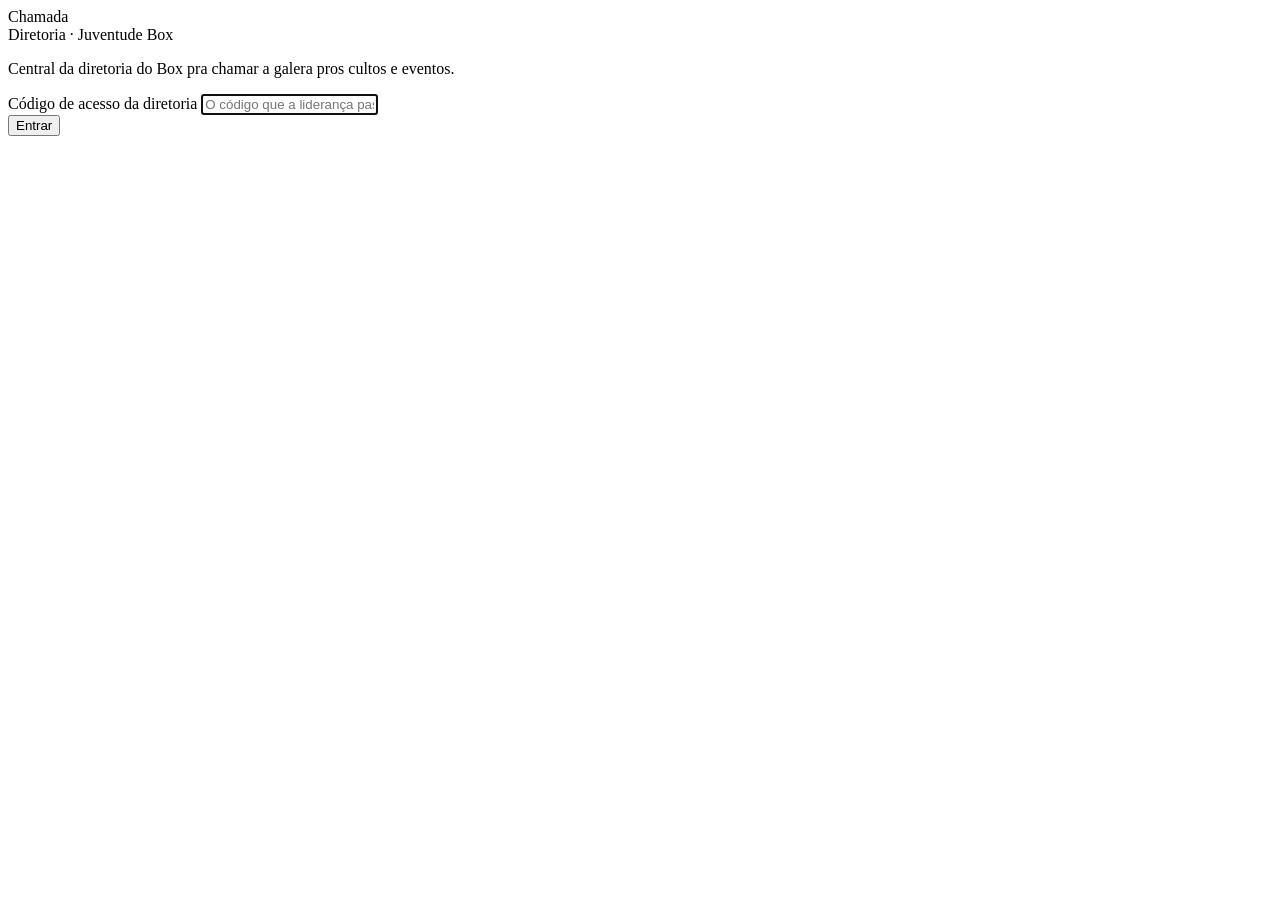
==== commit 3faa697c: "Divide o JavaScript em módulos - app.js (2.600 linhas) vira 24 módulos ES nativos em js/, sem build:" ====
--- a/index.html
+++ b/index.html
@@ -16,21 +16,7 @@
 <link rel="preconnect" href="https://fonts.googleapis.com">
 <link rel="preconnect" href="https://fonts.gstatic.com" crossorigin>
 <link href="https://fonts.googleapis.com/css2?family=Alfa+Slab+One&family=Oswald:wght@500;600;700&family=Inter:wght@400;500;600;700&display=swap" rel="stylesheet">
-<link rel="stylesheet" href="css/base.css">
-<link rel="stylesheet" href="css/componentes.css">
-<link rel="stylesheet" href="css/entrada.css">
-<link rel="stylesheet" href="css/topo.css">
-<link rel="stylesheet" href="css/abas.css">
-<link rel="stylesheet" href="css/telas/minha.css">
-<link rel="stylesheet" href="css/telas/jovens.css">
-<link rel="stylesheet" href="css/aniversarios.css">
-<link rel="stylesheet" href="css/pwa.css">
-<link rel="stylesheet" href="css/vinculos.css">
-<link rel="stylesheet" href="css/telas/presenca.css">
-<link rel="stylesheet" href="css/telas/equipe.css">
-<link rel="stylesheet" href="css/telas/historico.css">
-<link rel="stylesheet" href="css/dialogos.css">
-<link rel="stylesheet" href="css/telas/gerenciar.css">
+<link rel="stylesheet" href="styles.css">
 </head>
 <body>
 <div id="app" class="wrap"><p class="dim">Carregando…</p></div>
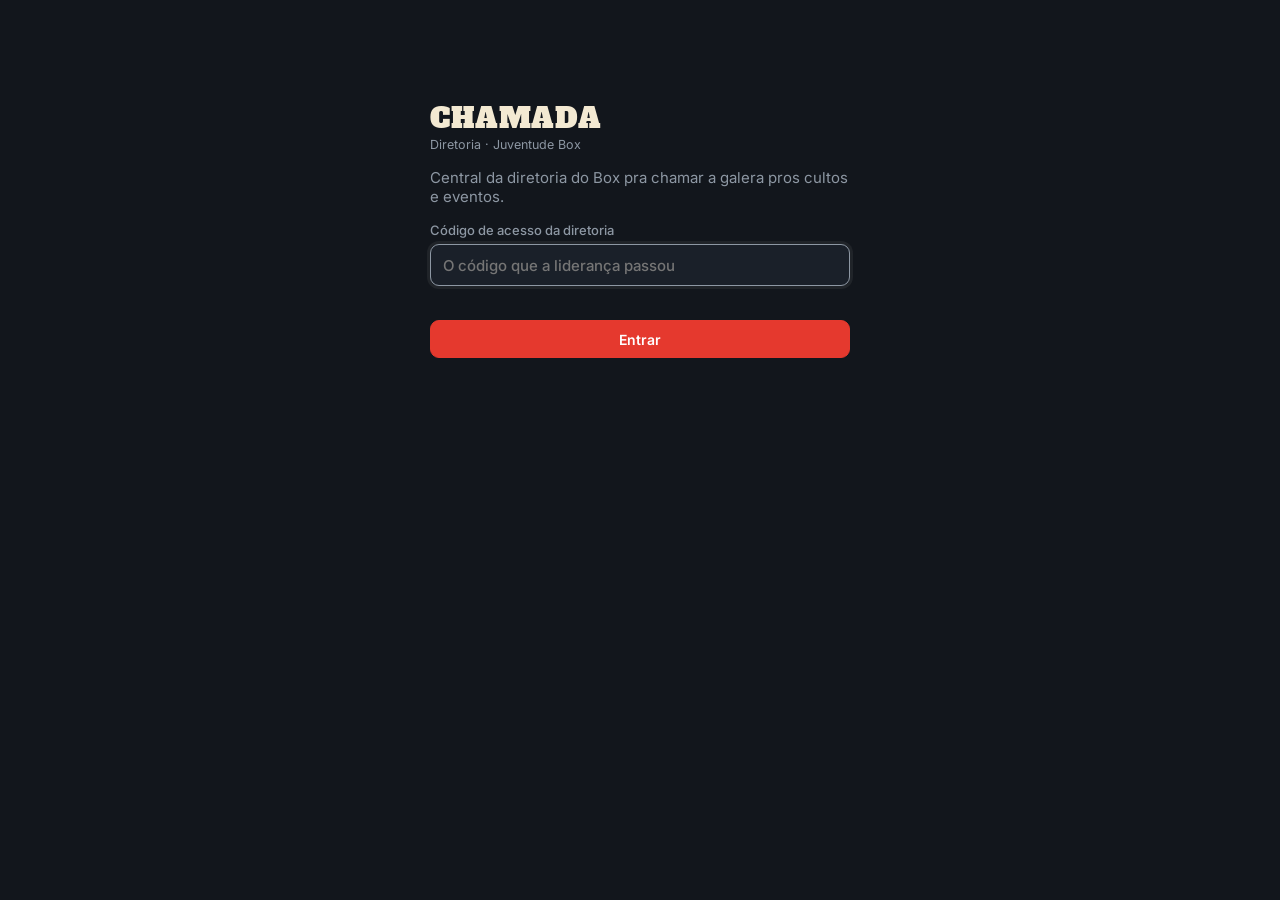
==== commit 021b9476: "Reformula a presença: cultos, diretoria, encerramento e justificativas - Evento Box + Sprint com hor" ====
--- a/index.html
+++ b/index.html
@@ -16,7 +16,22 @@
 <link rel="preconnect" href="https://fonts.googleapis.com">
 <link rel="preconnect" href="https://fonts.gstatic.com" crossorigin>
 <link href="https://fonts.googleapis.com/css2?family=Alfa+Slab+One&family=Oswald:wght@500;600;700&family=Inter:wght@400;500;600;700&display=swap" rel="stylesheet">
-<link rel="stylesheet" href="styles.css">
+<link rel="stylesheet" href="css/base.css">
+<link rel="stylesheet" href="css/componentes.css">
+<link rel="stylesheet" href="css/entrada.css">
+<link rel="stylesheet" href="css/topo.css">
+<link rel="stylesheet" href="css/abas.css">
+<link rel="stylesheet" href="css/telas/minha.css">
+<link rel="stylesheet" href="css/telas/jovens.css">
+<link rel="stylesheet" href="css/aniversarios.css">
+<link rel="stylesheet" href="css/pwa.css">
+<link rel="stylesheet" href="css/vinculos.css">
+<link rel="stylesheet" href="css/telas/presenca.css">
+<link rel="stylesheet" href="css/telas/equipe.css">
+<link rel="stylesheet" href="css/telas/historico.css">
+<link rel="stylesheet" href="css/frequencia.css">
+<link rel="stylesheet" href="css/dialogos.css">
+<link rel="stylesheet" href="css/telas/gerenciar.css">
 </head>
 <body>
 <div id="app" class="wrap"><p class="dim">Carregando…</p></div>
--- a/css/base.css
+++ b/css/base.css
@@ -0,0 +1,56 @@
+/* Cores, fontes, campos e layout geral. */
+
+:root {
+  --bg: #12161c;
+  --surface: #1a2029;
+  --surface-2: #212934;
+  --border: #2c343f;
+  --text: #eef1f4;
+  --text-dim: #8d97a3;
+  --accent: #e5392e;
+  --accent-soft: rgba(229, 57, 46, 0.14);
+  --cream: #f3e9d2;
+  --gold: #e8a53d;
+  --gold-soft: rgba(232, 165, 61, 0.14);
+  --success: #38b787;
+  --success-soft: rgba(56, 183, 135, 0.14);
+  --blue: #5a86ee;
+  --blue-soft: rgba(90, 134, 238, 0.15);
+  --royal: #2f5fd0;
+  --wa: #25d366;
+}
+* { box-sizing: border-box; }
+html, body { margin: 0; padding: 0; }
+body {
+  background: var(--bg);
+  color: var(--text);
+  font-family: 'Inter', system-ui, sans-serif;
+  font-size: 15px;
+  min-height: 100vh;
+  -webkit-tap-highlight-color: transparent;
+}
+.wrap { max-width: 1180px; margin: 0 auto; padding: 20px 16px 72px; }
+@media (min-width: 768px) { .wrap { padding: 32px 32px 96px; } }
+@media (display-mode: standalone) { .wrap { padding-top: calc(20px + env(safe-area-inset-top)); } }
+h1, h2, h3 { font-family: 'Oswald', sans-serif; margin: 0; line-height: 1.1; }
+h1 { font-size: clamp(26px, 6vw, 36px); font-weight: 700; }
+h1 span { color: var(--accent); }
+h2 { font-size: 21px; font-weight: 600; }
+h3 { font-size: 17px; font-weight: 600; }
+.dim { color: var(--text-dim); }
+.small { font-size: 13px; }
+a { color: var(--gold); }
+button, .btn, input, select, textarea {
+  transition: border-color .15s, box-shadow .15s; font: inherit; color: inherit; }
+button { cursor: pointer; }
+:focus-visible { outline: 2px solid var(--gold); outline-offset: 2px; }
+@media (prefers-reduced-motion: reduce) {
+  * { transition: none !important; }
+}
+
+/* barras de rolagem finas e escuras, no tema do site */
+* { scrollbar-width: thin; scrollbar-color: #3a4350 transparent; }
+::-webkit-scrollbar { width: 10px; height: 10px; }
+::-webkit-scrollbar-track { background: transparent; }
+::-webkit-scrollbar-thumb { background: #3a4350; border-radius: 999px; border: 3px solid transparent; background-clip: padding-box; }
+::-webkit-scrollbar-thumb:hover { background-color: #4b5563; }
--- a/css/componentes.css
+++ b/css/componentes.css
@@ -0,0 +1,70 @@
+/* Botões, status, faixa etária, cards, listas e chips. */
+
+.btn {
+  display: inline-flex; align-items: center; justify-content: center; gap: 6px;
+  min-height: 38px; padding: 7px 14px;
+  border-radius: 9px; border: 1px solid var(--border);
+  background: var(--surface-2); color: var(--text);
+  text-decoration: none; font-size: 14px; font-weight: 600; white-space: nowrap;
+}
+.btn:hover { border-color: var(--text-dim); }
+.btn.primary { background: var(--accent); border-color: var(--accent); color: #fff; }
+.btn.wa { background: var(--wa); border-color: var(--wa); color: #06301a; }
+.btn.wa-suave svg { color: var(--wa); }
+.btn.ghost { background: transparent; }
+.btn.danger { background: transparent; color: var(--accent); border-color: var(--accent-soft); }
+.btn.small { min-height: 30px; padding: 4px 10px; font-size: 13px; }
+.btn[aria-disabled="true"] { opacity: .45; pointer-events: none; }
+.btn svg { width: 16px; height: 16px; flex: none; }
+.row-btns { display: flex; flex-wrap: wrap; gap: 8px; }
+.st-pendente { --st: var(--text-dim); --st-soft: var(--surface-2); }
+.st-chamado { --st: var(--gold); --st-soft: var(--gold-soft); }
+.st-confirmado { --st: var(--success); --st-soft: var(--success-soft); }
+.st-nao_vai { --st: var(--accent); --st-soft: var(--accent-soft); }
+.st-presente { --st: var(--blue); --st-soft: var(--blue-soft); }
+.st-ausente { --st: var(--text-dim); --st-soft: var(--surface-2); }
+.pill { display: inline-flex; align-items: center; gap: 5px; padding: 3px 9px; border-radius: 999px; font-size: 12.5px; font-weight: 600; white-space: nowrap; background: var(--st-soft, var(--surface-2)); color: var(--st, var(--text-dim)); }
+.dot { width: 9px; height: 9px; border-radius: 50%; background: var(--st); flex: none; }
+.seg { display: grid; grid-template-columns: repeat(4, 1fr); gap: 4px; background: var(--bg); border: 1px solid var(--border); border-radius: 10px; padding: 3px; }
+.seg button {
+  border: none; background: transparent; border-radius: 7px; padding: 8px 2px; min-height: 40px;
+  font-size: 13px; font-weight: 600; color: var(--text-dim); white-space: nowrap;
+}
+.seg button:hover { color: var(--text); }
+.seg button[aria-pressed="true"] { background: var(--st-soft); color: var(--st); box-shadow: inset 0 0 0 1px var(--st); }
+.faixa { font-size: 11.5px; font-weight: 700; letter-spacing: .3px; text-transform: uppercase; padding: 2px 7px; border-radius: 6px; white-space: nowrap; }
+.faixa.box { background: var(--accent-soft); color: var(--accent); }
+.faixa.sprint { background: var(--blue-soft); color: var(--blue); }
+.faixa.nd { background: var(--surface-2); color: var(--text-dim); }
+.grid { display: grid; grid-template-columns: repeat(auto-fill, minmax(270px, 1fr)); gap: 12px; }
+.card { background: var(--surface); border: 1px solid var(--border); border-radius: 12px; padding: 14px; display: flex; flex-direction: column; gap: 10px; }
+.card-head { display: flex; justify-content: space-between; align-items: center; gap: 8px; }
+.card-head .titulo { display: flex; align-items: center; gap: 8px; min-width: 0; flex-wrap: wrap; }
+.meta { font-size: 13.5px; color: var(--text-dim); display: flex; flex-wrap: wrap; gap: 4px 12px; }
+.outros { font-size: 13px; color: var(--text-dim); display: flex; flex-wrap: wrap; gap: 6px; align-items: center; }
+.nota { font-size: 13.5px; background: var(--surface-2); border-radius: 8px; padding: 7px 10px; }
+.mini-track { height: 5px; border-radius: 999px; background: var(--surface-2); overflow: hidden; }
+.mini-fill { height: 100%; background: var(--success); transition: width .35s ease; }
+.section-title { display: flex; align-items: baseline; gap: 10px; margin: 26px 0 12px; }
+.section-title:first-child { margin-top: 4px; }
+.section-title .tag { font-size: 12.5px; color: var(--text-dim); }
+ul.lista { list-style: none; margin: 0; padding: 0; display: flex; flex-direction: column; gap: 2px; }
+.row {
+  width: 100%; display: flex; align-items: center; gap: 10px;
+  background: transparent; border: none; text-align: left;
+  padding: 8px 6px; border-radius: 8px; font-size: 14.5px;
+}
+.row:hover { background: var(--surface-2); }
+.row .nome { flex: 1; min-width: 0; }
+.row .nome small { display: block; color: var(--text-dim); font-size: 12.5px; margin-top: 1px; }
+.row.feito .nome { color: var(--text-dim); }
+.toolbar { display: flex; flex-wrap: wrap; gap: 8px; margin-bottom: 12px; align-items: center; }
+.toolbar input { flex: 1; min-width: 180px; }
+.chips { display: flex; flex-wrap: wrap; gap: 6px; }
+.chip { border: 1px solid var(--border); background: transparent; border-radius: 999px; padding: 5px 11px; font-size: 13px; font-weight: 600; color: var(--text-dim); }
+.chip[aria-pressed="true"] { background: var(--text); color: var(--bg); border-color: var(--text); }
+.feed li { display: flex; justify-content: space-between; gap: 10px; padding: 9px 4px; border-bottom: 1px solid var(--border); font-size: 14px; }
+.feed li:last-child { border-bottom: none; }
+.feed time { color: var(--text-dim); white-space: nowrap; font-size: 13px; }
+.vazio { text-align: center; padding: 32px 16px; color: var(--text-dim); display: flex; flex-direction: column; gap: 12px; align-items: center; }
+.aviso { font-size: 13px; color: var(--gold); }
--- a/css/entrada.css
+++ b/css/entrada.css
@@ -0,0 +1,44 @@
+/* Tela de entrada (código e "quem é você"). */
+
+.gate { max-width: 420px; margin: 8vh auto 0; display: flex; flex-direction: column; gap: 16px; }
+.gate p { margin: 0; }
+.gate form { display: flex; flex-direction: column; gap: 10px; }
+.erro { color: var(--accent); font-size: 14px; min-height: 1em; }
+.pick-grid { display: grid; grid-template-columns: repeat(auto-fill, minmax(140px, 1fr)); gap: 8px; }
+.pick-grid .btn { min-height: 46px; }
+input, select, textarea {
+  width: 100%; min-height: 42px; padding: 9px 12px;
+  background: var(--surface); border: 1px solid var(--border); border-radius: 9px;
+}
+textarea { min-height: 96px; resize: vertical; }
+input[type="checkbox"] { width: 20px; min-height: 20px; accent-color: var(--accent); }
+.field { display: flex; flex-direction: column; gap: 6px; font-size: 13px; color: var(--text-dim); font-weight: 500; min-width: 0; }
+fieldset.field { border: none; margin: 0; padding: 0; }
+fieldset.field legend { padding: 0; margin-bottom: 6px; }
+.field .lbl { display: block; }
+.field input:focus, .field textarea:focus, .form-texto textarea:focus, #form-imp textarea:focus { outline: none; border-color: var(--text-dim); box-shadow: 0 0 0 3px rgba(255, 255, 255, .06); }
+.field.invalido input { border-color: var(--accent); box-shadow: 0 0 0 3px var(--accent-soft); }
+.field.invalido .lbl::after { content: " · obrigatório"; color: var(--accent); }
+input[type="date"] { color-scheme: dark; }
+/* campo dentro de rótulo herdava 13px e o cinza do rótulo */
+.field input, .field textarea, .field select { font-size: 15px; color: var(--text); }
+/* telas de toque: 16px evita o zoom automático do iOS ao focar um campo */
+@media (pointer: coarse) {
+  input, select, textarea { font-size: 16px !important; }
+  .stepper input { font-size: 20px !important; }
+}
+/* Safari/iOS: o campo de data nativo tem largura mínima própria e estourava o modal */
+@supports (-webkit-touch-callout: none) {
+  input[type="date"], input[type="time"] { -webkit-appearance: none; appearance: none; min-width: 0; max-width: 100%; display: block; }
+  input[type="date"]::-webkit-date-and-time-value, input[type="time"]::-webkit-date-and-time-value { text-align: left; min-height: 1.4em; }
+}
+label.check { display: flex; align-items: center; gap: 10px; font-size: 14px; }
+.field .hint { font-size: 12px; color: var(--text-dim); font-weight: 400; }
+.field .hint.ok { color: var(--success); font-weight: 600; }
+.btn.danger-solid { background: var(--accent); border-color: var(--accent); color: #fff; }
+.btn.carregando { position: relative; color: transparent !important; }
+.btn.carregando::after { content: ""; position: absolute; width: 16px; height: 16px; border-radius: 50%; border: 2px solid rgba(255,255,255,.35); border-top-color: #fff; animation: gira .7s linear infinite; }
+.demo-banner {
+  background: var(--gold-soft); color: var(--gold); border: 1px solid rgba(232,165,61,.3);
+  border-radius: 10px; padding: 8px 12px; font-size: 13px; margin-bottom: 14px;
+}
--- a/css/topo.css
+++ b/css/topo.css
@@ -0,0 +1,108 @@
+/* Topo, card do evento e progresso. */
+
+.topo { display: flex; align-items: center; justify-content: space-between; gap: 12px; margin-bottom: 20px; }
+.marca { display: flex; align-items: center; gap: 12px; min-width: 0; }
+.marca-nome { font-family: 'Alfa Slab One', serif; font-size: 24px; line-height: 1; letter-spacing: .6px; text-transform: uppercase; color: var(--cream); }
+.marca-sub { font-size: 12.5px; color: var(--text-dim); margin-top: 5px; white-space: nowrap; }
+.me-chip {
+  display: inline-flex; align-items: center; gap: 6px; max-width: 45%;
+  padding: 7px 13px; border-radius: 999px; border: 1px solid var(--border);
+  background: var(--surface); font-size: 13.5px; font-weight: 600;
+}
+.me-chip:hover { border-color: var(--text-dim); }
+.me-chip span { overflow: hidden; text-overflow: ellipsis; white-space: nowrap; }
+.hero {
+  position: relative; overflow: hidden;
+  display: grid; gap: 22px; padding: 26px 20px 20px; margin-bottom: 20px;
+  border: 1px solid var(--border); border-radius: 18px;
+  background:
+    radial-gradient(90% 120% at 0% 0%, rgba(47, 95, 208, .20), transparent 60%),
+    radial-gradient(70% 90% at 100% 100%, rgba(229, 57, 46, .10), transparent 60%),
+    linear-gradient(160deg, var(--surface) 0%, var(--surface-2) 100%);
+}
+.hero::before {
+  content: ""; position: absolute; top: 0; left: 0; right: 0; height: 8px;
+  background: conic-gradient(var(--cream) 25%, transparent 0 50%, var(--cream) 0 75%, transparent 0) 0 0 / 8px 8px;
+  opacity: .16;
+}
+.eyebrow { font-size: 11.5px; font-weight: 700; letter-spacing: 1.3px; text-transform: uppercase; color: var(--text-dim); }
+.hero-label { display: flex; align-items: center; gap: 10px; min-height: 34px; }
+.trocar { margin-left: auto; }
+.trocar svg { width: 15px; height: 15px; }
+.ev-nome {
+  font-family: 'Alfa Slab One', serif; font-weight: 400;
+  font-size: clamp(30px, 7vw, 48px); line-height: 1.02; letter-spacing: .5px;
+  text-transform: uppercase; color: var(--cream); margin: 10px 0 16px; overflow-wrap: anywhere;
+}
+.ev-chips { list-style: none; margin: 0; padding: 0; display: flex; flex-wrap: wrap; gap: 8px; }
+.ev-chips li {
+  display: inline-flex; align-items: center; gap: 7px; padding: 7px 12px;
+  border-radius: 999px; background: rgba(255, 255, 255, .04); border: 1px solid var(--border);
+  font-size: 13.5px; font-weight: 500;
+}
+.ev-chips svg { width: 15px; height: 15px; color: var(--text-dim); flex: none; }
+.countdown { font-size: 11px; font-weight: 700; letter-spacing: .7px; text-transform: uppercase; padding: 3px 9px; border-radius: 999px; white-space: nowrap; }
+.cd-hoje { background: var(--accent); color: #fff; }
+.cd-breve { background: var(--gold-soft); color: var(--gold); }
+.cd-futuro { background: var(--blue-soft); color: var(--blue); }
+.cd-passado { background: var(--surface-2); color: var(--text-dim); }
+.hero-prog { padding-top: 20px; border-top: 1px solid var(--border); }
+.prog-num { display: flex; align-items: baseline; gap: 10px; margin: 10px 0 14px; }
+.prog-num strong { font-family: 'Oswald', sans-serif; font-size: 46px; font-weight: 700; line-height: 1; }
+.prog-num span { color: var(--text-dim); font-size: 15px; }
+.prog-num em { margin-left: auto; font-style: normal; font-family: 'Oswald', sans-serif; font-size: 24px; font-weight: 600; color: var(--accent); }
+.pista { position: relative; margin-right: 30px; height: 14px; border-radius: 999px; background: var(--bg); border: 1px solid var(--border); }
+.pista-fill { height: 100%; border-radius: inherit; background: linear-gradient(90deg, var(--royal), var(--accent)); transition: width .5s ease; }
+.bandeira { position: absolute; right: -30px; top: 50%; transform: translateY(-62%); width: 24px; height: 24px; color: var(--text-dim); }
+.bandeira svg { width: 100%; height: 100%; }
+.tiles { display: grid; grid-template-columns: repeat(3, minmax(0, 1fr)); gap: 8px; margin-top: 18px; }
+.tile {
+  display: flex; flex-direction: column; align-items: flex-start; gap: 4px; text-align: left;
+  padding: 11px 12px; border-radius: 12px; border: 1px solid var(--border); background: rgba(255, 255, 255, .03);
+  transition: border-color .15s, background .15s;
+}
+.tile:hover { border-color: var(--st); background: var(--st-soft); }
+.tile strong { font-family: 'Oswald', sans-serif; font-size: 28px; font-weight: 600; line-height: 1; color: var(--st); }
+.tile.st-pendente strong { color: var(--text); }
+.tile > span { display: inline-flex; align-items: center; gap: 6px; font-size: 12.5px; font-weight: 600; color: var(--text-dim); }
+.hero-vazio { align-items: center; }
+@media (min-width: 760px) {
+  .marca-nome { font-size: 28px; }
+  .hero { padding: 30px 28px 26px; }
+}
+@media (min-width: 960px) {
+  .hero { grid-template-columns: minmax(0, 1.15fr) minmax(0, 1fr); gap: 36px; padding: 32px 32px 28px; }
+  .hero-prog { padding-top: 0; border-top: none; padding-left: 36px; border-left: 1px solid var(--border); display: flex; flex-direction: column; justify-content: center; }
+  .hero-ev { display: flex; flex-direction: column; justify-content: center; }
+}
+
+/* escolher evento */
+.ev-opcoes { display: flex; flex-direction: column; gap: 8px; }
+.ev-opcao {
+  display: flex; align-items: center; gap: 12px; width: 100%; text-align: left;
+  padding: 12px 14px; border-radius: 12px; border: 1px solid var(--border); background: var(--bg);
+}
+.ev-opcao:hover { border-color: var(--text-dim); }
+.ev-opcao.atual { border-color: var(--accent); background: var(--accent-soft); }
+.ev-opcao-txt { flex: 1; min-width: 0; display: flex; flex-direction: column; gap: 3px; }
+.ev-opcao-txt strong { font-family: 'Oswald', sans-serif; font-size: 18px; font-weight: 600; }
+.ev-opcao-txt small { color: var(--text-dim); font-size: 13px; }
+.ev-check { width: 20px; height: 20px; color: var(--accent); flex: none; }
+@media (max-width: 520px) {
+  .marca-nome { font-size: 20px; }
+  .marca-sub { font-size: 11.5px; }
+  .hero { padding: 22px 16px 16px; border-radius: 16px; }
+  .ev-chips li { font-size: 13px; padding: 6px 10px; }
+  .tile { padding: 10px; }
+  .tile strong { font-size: 24px; }
+  .tile > span { font-size: 11.5px; }
+  .trocar { padding: 4px 9px; }
+}
+
+/* botão de destaque na cor creme da marca (ex.: "Encerrar lista") */
+.btn.hero-cta {
+  min-height: 44px; padding: 9px 18px; font-size: 15px;
+  background: var(--cream); border-color: var(--cream); color: #1b1e24;
+  box-shadow: 0 6px 20px rgba(243, 233, 210, .12);
+}
+.btn.hero-cta:hover { filter: brightness(1.05); border-color: var(--cream); }
--- a/css/abas.css
+++ b/css/abas.css
@@ -0,0 +1,43 @@
+/* Abas (em cima no desktop, barra fixa embaixo no celular). */
+
+.tabs {
+  display: flex; gap: 4px; overflow-x: auto; scrollbar-width: none;
+  position: sticky; top: 8px; z-index: 5; margin-bottom: 20px; padding: 5px;
+  background: rgba(26, 32, 41, .92); backdrop-filter: blur(10px); -webkit-backdrop-filter: blur(10px);
+  border: 1px solid var(--border); border-radius: 14px;
+}
+.tabs::-webkit-scrollbar { display: none; }
+.tab {
+  flex: 1 0 auto; display: inline-flex; align-items: center; justify-content: center; gap: 7px;
+  background: transparent; border: none; padding: 9px 8px; border-radius: 10px;
+  color: var(--text-dim); font-weight: 600; font-size: 14px; transition: background .15s, color .15s;
+}
+.tab:hover { color: var(--text); }
+.tab-ic { position: relative; display: inline-flex; align-items: center; }
+.tab-ic svg { width: 17px; height: 17px; }
+.tab[aria-selected="true"] { background: var(--surface-2); color: var(--text); box-shadow: inset 0 -2px 0 var(--accent); }
+.tab .n {
+  min-width: 18px; padding: 0 5px; border-radius: 999px;
+  background: var(--accent); color: #fff; font-size: 11px; font-weight: 700; line-height: 18px; text-align: center;
+}
+
+/* celular: barra fixa embaixo, com ícone e nome */
+@media (max-width: 700px) {
+  .wrap { padding-bottom: calc(96px + env(safe-area-inset-bottom)); }
+  .tabs {
+    position: fixed; top: auto; bottom: 0; left: 0; right: 0; z-index: 20; margin: 0;
+    display: grid; grid-auto-flow: column; grid-auto-columns: minmax(0, 1fr); gap: 0;
+    padding: 6px 4px calc(6px + env(safe-area-inset-bottom)); overflow: visible;
+    border-radius: 0; border: none; border-top: 1px solid var(--border);
+    background: rgba(18, 22, 28, .94); box-shadow: 0 -8px 24px rgba(0, 0, 0, .35);
+  }
+  .tab { flex-direction: column; gap: 3px; padding: 4px 2px; min-height: 52px; font-size: 11px; font-weight: 600; border-radius: 0; color: #b4bdc8; }
+  .tab[aria-selected="true"] { background: transparent; box-shadow: none; color: var(--text); }
+  .tab-ic { width: 52px; height: 30px; justify-content: center; border-radius: 999px; transition: background .2s; }
+  .tab-ic svg { width: 21px; height: 21px; }
+  .tab[aria-selected="true"] .tab-ic { background: var(--accent-soft); color: var(--accent); }
+  .tab { position: relative; }
+  .tab .n { position: absolute; top: 2px; left: calc(50% + 6px); box-shadow: 0 0 0 2px var(--bg); }
+  .tab-lbl { white-space: nowrap; max-width: 100%; overflow: hidden; text-overflow: ellipsis; }
+  #toast { bottom: calc(80px + env(safe-area-inset-bottom)); }
+}
--- a/css/telas/minha.css
+++ b/css/telas/minha.css
@@ -0,0 +1,55 @@
+/* Aba Minha lista. */
+
+.minha-head { display: flex; align-items: baseline; gap: 10px; margin: 4px 0 6px; }
+.minha-head .tag { font-size: 13px; color: var(--text-dim); }
+.grupo { margin-top: 18px; }
+.grupo-titulo {
+  display: flex; align-items: center; gap: 8px; margin: 0 0 10px;
+  font-size: 12px; font-weight: 700; letter-spacing: .6px; text-transform: uppercase; color: var(--text-dim);
+}
+.grupo-titulo span { background: var(--surface-2); border-radius: 999px; padding: 1px 8px; font-size: 11.5px; letter-spacing: 0; }
+.pgrid { display: grid; grid-template-columns: minmax(0, 1fr); gap: 14px; }
+@media (min-width: 700px) { .pgrid { grid-template-columns: repeat(2, minmax(0, 1fr)); } }
+.pcard {
+  position: relative; overflow: hidden;
+  background: var(--surface); border: 1px solid var(--border); border-radius: 14px;
+  padding: 18px 18px 14px; display: flex; flex-direction: column; gap: 14px;
+}
+.pcard::before { content: ""; position: absolute; inset: 0 auto 0 0; width: 4px; background: var(--st); }
+.pcard.st-pendente::before { background: var(--border); }
+.pcard-top { display: flex; align-items: center; gap: 12px; }
+.avatar {
+  flex: none; width: 44px; height: 44px; border-radius: 50%;
+  display: grid; place-items: center;
+  font-family: 'Oswald', sans-serif; font-weight: 600; font-size: 16px; letter-spacing: .5px;
+  background: var(--surface-2); color: var(--text); box-shadow: inset 0 0 0 2px var(--st);
+}
+.st-pendente > .avatar { box-shadow: inset 0 0 0 1px var(--border); }
+.pcard-id { flex: 1; min-width: 0; display: flex; flex-direction: column; gap: 4px; }
+.pcard-id h3 { font-size: 19px; overflow: hidden; text-overflow: ellipsis; white-space: nowrap; }
+.pcard-meta { display: flex; flex-wrap: wrap; align-items: center; gap: 2px 8px; font-size: 13.5px; color: var(--text-dim); }
+.pcard-meta .sep { opacity: .5; }
+.pcard-obs { margin: -4px 0 0; font-size: 13.5px; color: var(--text-dim); }
+.icon-btn {
+  flex: none; width: 38px; height: 38px; border-radius: 10px; display: grid; place-items: center;
+  background: transparent; border: 1px solid transparent; color: var(--text-dim);
+}
+.icon-btn:hover { background: var(--surface-2); border-color: var(--border); color: var(--text); }
+.icon-btn svg { width: 18px; height: 18px; }
+.acoes { display: grid; grid-template-columns: 1fr 1fr; gap: 8px; }
+.acoes .btn { min-height: 44px; font-size: 15px; }
+.btn.tracejado { min-height: 44px; background: transparent; border-style: dashed; color: var(--text-dim); width: 100%; }
+.btn.tracejado:hover { color: var(--text); }
+.pcard .nota { text-align: left; border: none; width: 100%; color: var(--text); }
+.pcard-foot {
+  display: flex; align-items: center; justify-content: space-between; gap: 10px;
+  padding-top: 12px; border-top: 1px solid var(--border); font-size: 13px;
+}
+.pcard-foot .outros { gap: 4px 12px; }
+.pcard-foot .outros > span { display: inline-flex; align-items: center; gap: 6px; }
+.link-btn { background: none; border: none; padding: 4px 2px; color: var(--gold); font-weight: 600; font-size: 13px; white-space: nowrap; }
+.link-btn:hover { text-decoration: underline; }
+@media (max-width: 520px) {
+  .pcard { padding: 16px 14px 12px; gap: 12px; }
+  .avatar { width: 40px; height: 40px; font-size: 15px; }
+}
--- a/css/telas/jovens.css
+++ b/css/telas/jovens.css
@@ -0,0 +1,70 @@
+/* Aba Jovens e filtros de jovens. */
+
+.jtoolbar { display: flex; flex-direction: column; gap: 12px; margin-bottom: 16px; }
+.busca {
+  display: flex; align-items: center; gap: 10px; padding: 0 14px;
+  background: var(--surface); border: 1px solid var(--border); border-radius: 12px;
+  transition: border-color .15s;
+}
+.busca:focus-within { border-color: var(--text-dim); }
+.busca svg { width: 18px; height: 18px; color: var(--text-dim); flex: none; }
+.busca input { border: none; background: transparent; padding: 12px 0; min-height: 46px; outline: none; font-size: 15px; }
+.jfiltros { display: flex; flex-wrap: wrap; align-items: center; justify-content: space-between; gap: 10px; }
+.chip { display: inline-flex; align-items: center; gap: 7px; padding: 7px 12px; }
+.chip .c { font-size: 11.5px; padding: 0 6px; min-width: 20px; line-height: 18px; border-radius: 999px; background: var(--surface-2); color: var(--text-dim); text-align: center; }
+.chip[aria-pressed="true"] .c { background: rgba(0, 0, 0, .15); color: var(--bg); }
+.seg-mini { display: inline-flex; gap: 2px; padding: 3px; border-radius: 10px; background: var(--surface); border: 1px solid var(--border); }
+.seg-mini button { border: none; background: transparent; padding: 5px 12px; border-radius: 7px; font-size: 13px; font-weight: 600; color: var(--text-dim); }
+.seg-mini button[aria-pressed="true"] { background: var(--surface-2); color: var(--text); }
+.jgrid { display: grid; grid-template-columns: minmax(0, 1fr); gap: 10px; }
+@media (min-width: 900px) { .jgrid { grid-template-columns: repeat(2, minmax(0, 1fr)); } }
+.jcard {
+  position: relative; overflow: hidden;
+  display: flex; align-items: center; gap: 12px; width: 100%; text-align: left;
+  padding: 12px 14px; border-radius: 14px; border: 1px solid var(--border); background: var(--surface);
+  transition: border-color .15s, background .15s;
+}
+.jcard::before { content: ""; position: absolute; inset: 0 auto 0 0; width: 3px; background: var(--st); }
+.jcard.st-pendente::before { background: transparent; }
+.jcard:hover { border-color: var(--text-dim); background: var(--surface-2); }
+.jcard .avatar { width: 40px; height: 40px; font-size: 15px; }
+.jcard-txt { flex: 1; min-width: 0; display: flex; flex-direction: column; gap: 5px; }
+.jcard-nome { display: flex; align-items: center; flex-wrap: wrap; gap: 4px 8px; }
+.jcard-nome strong { font-size: 15.5px; font-weight: 600; }
+.jcard-resp { display: flex; flex-wrap: wrap; gap: 2px 12px; font-size: 12.5px; color: var(--text-dim); }
+.jcard-resp > span { display: inline-flex; align-items: center; gap: 6px; }
+.jcard-resp .dot { width: 7px; height: 7px; }
+.jcard > .pill { flex: none; }
+.jrodape { display: flex; flex-direction: column; align-items: center; gap: 8px; padding: 18px 0 4px; }
+.jmais { display: inline-flex; align-items: center; gap: 10px; color: var(--text-dim); font-size: 13.5px; }
+.spinner { width: 16px; height: 16px; border-radius: 50%; border: 2px solid var(--border); border-top-color: var(--accent); animation: gira .8s linear infinite; }
+@keyframes gira { to { transform: rotate(360deg); } }
+.busca-dica { margin: -4px 0 0; font-size: 12px; color: var(--text-dim); line-height: 1.6; }
+.busca-dica code { font-size: 11.5px; padding: 1px 6px; border-radius: 6px; background: var(--surface); border: 1px solid var(--border); color: var(--gold); white-space: nowrap; }
+.btn.ativo-filtro { border-color: var(--gold); color: var(--gold); }
+.n-filtro { min-width: 18px; padding: 0 5px; border-radius: 999px; background: var(--gold); color: #2b1c05; font-size: 11px; line-height: 18px; text-align: center; }
+.painel-filtros {
+  display: grid; grid-template-columns: repeat(auto-fit, minmax(min(100%, 300px), 1fr)); gap: 14px 22px;
+  padding: 16px; border-radius: 14px; border: 1px solid var(--border); background: var(--surface);
+  animation: fundo-entra .2s ease-out;
+}
+.pf-grupo { display: flex; flex-direction: column; gap: 8px; }
+.pf-grupo .chips { gap: 5px; }
+.pf-grupo .chip { padding: 5px 10px; }
+.pf-idade { display: flex; align-items: center; gap: 8px; }
+.pf-idade input { width: 76px; min-height: 36px; padding: 6px 10px; text-align: center; }
+.mg-resumo { display: flex; flex-wrap: wrap; align-items: center; gap: 6px 8px; margin-bottom: 12px; }
+.chip-filtro {
+  display: inline-flex; align-items: center; gap: 6px; padding: 4px 8px 4px 11px; border-radius: 999px;
+  border: 1px solid rgba(232, 165, 61, .45); background: var(--gold-soft); color: var(--gold); font-size: 12.5px; font-weight: 600;
+}
+.chip-filtro svg { width: 11px; height: 11px; }
+.chip-filtro:hover { border-color: var(--gold); }
+@media (max-width: 520px) {
+  .jcard { padding: 11px 12px; gap: 10px; }
+  .jcard .avatar { width: 36px; height: 36px; font-size: 14px; }
+  .jcard > .pill { font-size: 11.5px; padding: 3px 8px; }
+  .jfiltros .chips { flex-wrap: nowrap; overflow-x: auto; scrollbar-width: none; margin: 0 -16px; padding: 0 16px; width: calc(100% + 32px); }
+  .jfiltros .chips::-webkit-scrollbar { display: none; }
+  .chip { flex: none; }
+}
--- a/css/aniversarios.css
+++ b/css/aniversarios.css
@@ -0,0 +1,44 @@
+/* Aniversariantes. */
+
+.aniver-faixa {
+  display: flex; align-items: center; gap: 12px; width: 100%; text-align: left;
+  margin: -6px 0 20px; padding: 11px 14px; border-radius: 14px;
+  border: 1px solid var(--border); background: var(--surface); transition: border-color .15s, background .15s;
+}
+.aniver-faixa:hover { border-color: var(--text-dim); }
+.aniver-faixa.hoje {
+  border-color: rgba(232, 165, 61, .5);
+  background: linear-gradient(100deg, rgba(232, 165, 61, .18), rgba(229, 57, 46, .08) 60%, transparent), var(--surface);
+}
+.aniver-ic { flex: none; width: 38px; height: 38px; display: grid; place-items: center; font-size: 20px; border-radius: 11px; background: var(--gold-soft); }
+.aniver-faixa.hoje .aniver-ic { animation: balanca 2.4s ease-in-out infinite; }
+@keyframes balanca { 0%, 100% { transform: rotate(0); } 8% { transform: rotate(-12deg); } 16% { transform: rotate(10deg); } 24% { transform: rotate(0); } }
+.aniver-txt { flex: 1; min-width: 0; display: flex; flex-direction: column; gap: 2px; }
+.aniver-txt strong { font-size: 14px; }
+.aniver-faixa.hoje .aniver-txt strong { color: var(--gold); }
+.aniver-nomes { display: flex; flex-wrap: wrap; gap: 2px 14px; font-size: 13px; color: var(--text-dim); }
+.aniver-nomes b { color: var(--text); font-weight: 600; }
+.aniver-nomes .mais { color: var(--gold); font-weight: 600; }
+.aniver-badge {
+  display: inline-flex; align-items: center; padding: 2px 7px; border-radius: 6px; white-space: nowrap;
+  font-size: 11.5px; font-weight: 700; background: var(--gold-soft); color: var(--gold);
+}
+.aniver-badge.hoje { background: var(--gold); color: #2b1c05; }
+.dir-txt strong .aniver-badge { margin-left: 6px; vertical-align: 1px; }
+.aniver-lista { list-style: none; margin: 0 0 6px; padding: 0; display: flex; flex-direction: column; gap: 8px; }
+.aniver-row { display: flex; align-items: center; gap: 12px; padding: 10px 12px 10px 10px; border-radius: 14px; border: 1px solid var(--border); background: rgba(0, 0, 0, .12); }
+.aniver-row.hoje { border-color: rgba(232, 165, 61, .5); background: var(--gold-soft); }
+.aniver-row .cal-tile { width: 46px; }
+.aniver-row .cal-tile strong { font-size: 19px; padding: 4px 0 5px; }
+.aniver-row.hoje .cal-tile small { background: var(--gold); color: #2b1c05; }
+.aniver-info { flex: 1; min-width: 0; display: flex; flex-direction: column; gap: 3px; }
+.aniver-nome { display: flex; flex-wrap: wrap; align-items: center; gap: 4px 8px; }
+.aniver-nome strong { font-size: 15px; }
+.aniver-info small { color: var(--text-dim); font-size: 12.5px; }
+.aniver-info small b { color: var(--gold); }
+.aniver-row .btn { flex: none; }
+.aniver-falta { display: flex; flex-wrap: wrap; align-items: center; justify-content: space-between; gap: 8px; padding: 12px 14px; border-radius: 12px; border: 1px dashed var(--border); font-size: 13px; color: var(--text-dim); }
+@media (max-width: 520px) {
+  .aniver-faixa { padding: 10px 12px; }
+  .aniver-row .btn { padding: 4px 9px; }
+}
--- a/css/pwa.css
+++ b/css/pwa.css
@@ -0,0 +1,14 @@
+/* Cartão de instalar o app. */
+
+.instalar {
+  display: flex; align-items: center; gap: 12px; margin-bottom: 16px; padding: 12px 14px;
+  border-radius: 14px; border: 1px solid rgba(229, 57, 46, .35);
+  background: linear-gradient(100deg, var(--accent-soft), transparent 70%), var(--surface);
+}
+.instalar img { flex: none; border-radius: 11px; }
+.instalar-txt { flex: 1; min-width: 0; display: flex; flex-direction: column; gap: 3px; }
+.instalar-txt strong { font-size: 14.5px; }
+.instalar-txt small { font-size: 12.5px; color: var(--text-dim); line-height: 1.45; }
+.instalar-txt b { color: var(--text); }
+.ic-inline { width: 15px; height: 15px; vertical-align: -3px; color: var(--blue); }
+.instalar .x { margin: 0; }
--- a/css/vinculos.css
+++ b/css/vinculos.css
@@ -0,0 +1,40 @@
+/* Vínculos e "veio junto?". */
+
+.vinc-linha { display: flex; flex-wrap: wrap; gap: 4px 14px; margin-top: -4px; font-size: 13px; color: var(--text-dim); }
+.vinc-linha .mais { color: var(--gold); font-weight: 600; }
+.vinc-chips { display: flex; flex-wrap: wrap; gap: 6px; }
+.vinc-chip {
+  display: inline-flex; align-items: center; gap: 4px; padding: 5px 6px 5px 11px; border-radius: 999px;
+  border: 1px solid var(--border); background: var(--bg); font-size: 13px;
+}
+.vinc-chip button { width: 22px; height: 22px; display: grid; place-items: center; border: none; border-radius: 50%; background: transparent; color: var(--text-dim); padding: 0; }
+.vinc-chip button:hover { background: var(--accent-soft); color: var(--accent); }
+.vinc-chip button svg { width: 11px; height: 11px; }
+.vinc-chip:not(:has(button)) { padding-right: 11px; }
+.vinc-secao { display: flex; flex-direction: column; gap: 8px; padding: 12px 14px; border-radius: 12px; border: 1px dashed var(--border); }
+.vinc-secao-head { display: flex; align-items: center; justify-content: space-between; gap: 8px; font-size: 13px; color: var(--text-dim); font-weight: 500; }
+.vinc-det { display: flex; flex-direction: column; gap: 8px; }
+.vinc-frase { padding: 12px 14px; border-radius: 12px; background: var(--bg); border: 1px solid var(--border); font-size: 15px; min-height: 46px; }
+.vinc-frase b { color: var(--cream); }
+.vinc-grupo { display: flex; flex-direction: column; gap: 6px; }
+.vinc-pessoas { display: flex; flex-direction: column; gap: 4px; max-height: 260px; overflow: auto; border: 1px solid var(--border); border-radius: 12px; padding: 4px; }
+.vinc-pessoa { display: flex; align-items: center; gap: 10px; width: 100%; text-align: left; padding: 7px 8px; border: 1px solid transparent; border-radius: 9px; background: transparent; font-size: 14px; }
+.vinc-pessoa > span:nth-child(2) { flex: 1; min-width: 0; }
+.vinc-pessoa .avatar { width: 30px; height: 30px; font-size: 12px; box-shadow: inset 0 0 0 1px var(--border); }
+.vinc-pessoa:hover { background: var(--surface-2); }
+.vinc-pessoa.sel { border-color: var(--accent); background: var(--accent-soft); }
+.seg-form.quebra { grid-auto-flow: row; grid-template-columns: repeat(auto-fit, minmax(104px, 1fr)); }
+.pres-junto {
+  display: flex; flex-wrap: wrap; align-items: center; gap: 8px 12px;
+  padding: 10px 8px 10px 14px; border-radius: 12px; border: 1px dashed rgba(56, 183, 135, .5); background: var(--success-soft);
+  font-size: 13.5px; animation: fundo-entra .25s ease-out;
+}
+.pres-junto .chips { flex: 1; }
+.pres-grid { align-items: start; }
+.pcell { display: flex; flex-direction: column; gap: 6px; min-width: 0; }
+.pres-junto .chip { display: inline-flex; align-items: center; gap: 5px; border-color: rgba(56, 183, 135, .5); color: var(--text); background: var(--bg); }
+.pres-junto .chip svg { width: 13px; height: 13px; color: var(--success); }
+.pres-junto .chip small { color: var(--text-dim); font-weight: 500; }
+.pres-junto .x { margin: 0; width: 30px; height: 30px; }
+.pres-junto { scroll-margin-bottom: 16px; }
+@media (max-width: 700px) { .pres-junto { scroll-margin-bottom: calc(84px + env(safe-area-inset-bottom)); } }
--- a/css/telas/presenca.css
+++ b/css/telas/presenca.css
@@ -0,0 +1,112 @@
+/* Aba Presença. */
+
+.presenca-cta {
+  align-self: flex-start; margin-top: 16px; min-height: 44px; padding: 9px 18px;
+  background: var(--success); border-color: var(--success); color: #06281b; font-size: 15px;
+  box-shadow: 0 6px 20px rgba(56, 183, 135, .25);
+}
+.presenca-cta:hover { filter: brightness(1.08); border-color: var(--success); }
+.veio {
+  display: inline-flex; align-items: center; gap: 4px; padding: 2px 8px; border-radius: 6px;
+  font-size: 11.5px; font-weight: 700; letter-spacing: .3px; text-transform: uppercase;
+  background: var(--success-soft); color: var(--success);
+}
+.veio::before { content: "✓"; }
+.pres-topo {
+  display: flex; flex-wrap: wrap; align-items: stretch; gap: 14px 24px; margin-bottom: 18px;
+  padding: 20px; border-radius: 18px; border: 1px solid var(--border);
+  background: radial-gradient(80% 140% at 0% 0%, rgba(56, 183, 135, .14), transparent 60%), var(--surface);
+}
+.pres-num { display: flex; flex-direction: column; gap: 4px; min-width: 120px; }
+.pres-num strong { font-family: 'Oswald', sans-serif; font-size: 56px; font-weight: 700; line-height: 1; color: var(--success); }
+.pres-num small { color: var(--text-dim); font-size: 13px; }
+.pres-tiles { flex: 1; min-width: 260px; display: grid; grid-template-columns: repeat(3, minmax(0, 1fr)); gap: 8px; }
+.pres-tile { display: flex; flex-direction: column; justify-content: center; gap: 4px; padding: 12px; border-radius: 12px; border: 1px solid var(--border); background: rgba(0, 0, 0, .14); }
+.pres-tile strong { font-family: 'Oswald', sans-serif; font-size: 26px; font-weight: 600; line-height: 1; color: var(--st); }
+.pres-tile strong span { font-size: 16px; color: var(--text-dim); }
+.pres-tile small { font-size: 12px; color: var(--text-dim); font-weight: 600; }
+.pres-busca { display: flex; gap: 8px; }
+.pres-busca .busca { flex: 1; min-width: 0; }
+.pres-busca .btn { min-height: 48px; border-radius: 12px; }
+.pcheck {
+  display: flex; align-items: center; gap: 12px; width: 100%; text-align: left;
+  padding: 12px 14px; border-radius: 14px; border: 1px solid var(--border); background: var(--surface);
+  transition: border-color .15s, background .15s, transform .1s;
+}
+.pcheck:hover { border-color: var(--text-dim); }
+.pcheck:active { transform: scale(.985); }
+.pcheck .avatar { width: 42px; height: 42px; font-size: 15px; box-shadow: inset 0 0 0 1px var(--border); transition: background .2s, color .2s; }
+.pcheck .avatar svg { width: 20px; height: 20px; }
+.pcheck-sub { display: flex; align-items: center; gap: 6px; font-size: 12.5px; color: var(--text-dim); }
+.pcheck-sub .dot { width: 7px; height: 7px; }
+.pcheck-box {
+  flex: none; width: 30px; height: 30px; border-radius: 9px; display: grid; place-items: center;
+  border: 2px solid var(--border); color: transparent; transition: background .2s, border-color .2s, color .2s;
+}
+.pcheck-box svg { width: 17px; height: 17px; }
+.pcheck.presente { border-color: rgba(56, 183, 135, .5); background: linear-gradient(90deg, var(--success-soft), transparent 70%), var(--surface); }
+.pcheck.presente .avatar { background: var(--success); color: #06281b; box-shadow: none; }
+.pcheck.presente .pcheck-box { background: var(--success); border-color: var(--success); color: #06281b; animation: marca .3s cubic-bezier(.3, .7, .3, 1.5); }
+.pcheck.presente .pcheck-sub { color: var(--success); }
+@keyframes marca { from { transform: scale(.6); } }
+.pres-aviso {
+  display: flex; align-items: flex-start; gap: 12px; margin-bottom: 16px; padding: 14px 16px;
+  border-radius: 14px; border: 1px solid rgba(90, 134, 238, .35); background: var(--blue-soft); color: var(--blue);
+}
+.pres-aviso svg { flex: none; width: 20px; height: 20px; margin-top: 1px; }
+.pres-aviso div { display: flex; flex-direction: column; gap: 3px; }
+.pres-aviso strong { color: var(--text); font-size: 14.5px; }
+.pres-aviso small { color: var(--text-dim); font-size: 13px; line-height: 1.45; }
+@media (max-width: 520px) {
+  .pres-topo { padding: 16px; }
+  .pres-num { flex-direction: row; align-items: baseline; gap: 10px; min-width: 0; width: 100%; }
+  .pres-num strong { font-size: 44px; order: -1; }
+  .pres-tiles { min-width: 0; }
+  .pres-tile { padding: 10px; }
+  .pres-tile strong { font-size: 22px; }
+  .pres-tile small { font-size: 11px; }
+}
+
+/* cultos do dia (Sprint / Box) */
+.pres-cultos { display: grid; grid-auto-flow: column; grid-auto-columns: 1fr; gap: 8px; margin-bottom: 14px; }
+.pres-cultos button {
+  display: flex; align-items: center; justify-content: center; gap: 8px; min-height: 48px; padding: 8px 12px;
+  border-radius: 12px; border: 1px solid var(--border); background: var(--surface); color: var(--text-dim);
+  font-family: 'Oswald', sans-serif; font-size: 18px; font-weight: 600; letter-spacing: .3px;
+}
+.pres-cultos button[aria-selected="true"] { color: var(--text); border-color: var(--success); background: linear-gradient(180deg, var(--success-soft), transparent), var(--surface); box-shadow: inset 0 0 0 1px var(--success); }
+.pres-cultos .c { font-family: 'Inter', sans-serif; font-size: 12px; font-weight: 700; min-width: 22px; padding: 1px 7px; border-radius: 999px; background: var(--surface-2); color: var(--text-dim); }
+.pres-cultos button[aria-selected="true"] .c { background: var(--success); color: #06281b; }
+.st-diretoria { --st: var(--gold); --st-soft: var(--gold-soft); }
+.pres-tiles { grid-template-columns: repeat(4, minmax(0, 1fr)); }
+.pcheck .no-outro { color: var(--success); font-weight: 600; }
+.pcheck.dir .avatar { box-shadow: inset 0 0 0 1px rgba(232, 165, 61, .5); }
+
+/* lista encerrada: card no padrão dos outros e lista só pra consulta */
+.pres-fechada .pcheck { pointer-events: none; }
+.pres-fechada .pcheck:not(.presente) .pcheck-box { visibility: hidden; }
+.pres-encerrada, .pres-encerrar {
+  display: flex; align-items: center; gap: 14px; flex-wrap: wrap; padding: 18px 20px; border-radius: 18px;
+  border: 1px solid var(--border); background: var(--surface);
+}
+.pres-encerrada {
+  margin-bottom: 16px;
+  background: radial-gradient(80% 160% at 0% 0%, rgba(56, 183, 135, .14), transparent 60%), var(--surface);
+}
+.pres-encerrada-ic, .pres-encerrar-ic { flex: none; width: 44px; height: 44px; border-radius: 50%; display: grid; place-items: center; }
+.pres-encerrada-ic { background: var(--success); color: #06281b; }
+.pres-encerrar-ic { background: var(--surface-2); color: var(--text-dim); box-shadow: inset 0 0 0 1px var(--border); }
+.pres-encerrada-ic svg, .pres-encerrar-ic svg { width: 20px; height: 20px; }
+.pres-encerrada-txt { flex: 1; min-width: 200px; display: flex; flex-direction: column; gap: 4px; }
+.pres-encerrada-txt strong { font-family: 'Oswald', sans-serif; font-size: 22px; font-weight: 600; line-height: 1.1; }
+.pres-encerrada small, .pres-encerrar small { color: var(--text-dim); font-size: 13px; line-height: 1.45; }
+.pres-encerrar { margin-top: 22px; }
+.pres-encerrar > div { flex: 1; min-width: 200px; display: flex; flex-direction: column; gap: 3px; }
+@media (max-width: 520px) {
+  .pres-tiles { grid-template-columns: repeat(2, minmax(0, 1fr)); }
+  .pres-num { flex-wrap: wrap; }
+  .pres-num small { width: 100%; }
+  .pres-cultos button { font-size: 16px; }
+  .pres-encerrar .btn, .pres-encerrada .row-btns { width: 100%; }
+  .pres-encerrada .row-btns .btn { flex: 1; }
+}
--- a/css/telas/equipe.css
+++ b/css/telas/equipe.css
@@ -0,0 +1,4 @@
+/* Aba Equipe. */
+
+.card-eu { border-color: rgba(229, 57, 46, .45); box-shadow: 0 0 0 1px rgba(229, 57, 46, .15); }
+.voce { font-family: 'Inter', sans-serif; font-size: 11px; font-weight: 700; letter-spacing: .5px; text-transform: uppercase; color: var(--accent); background: var(--accent-soft); padding: 2px 7px; border-radius: 999px; vertical-align: middle; margin-left: 4px; }
--- a/css/telas/historico.css
+++ b/css/telas/historico.css
@@ -0,0 +1,23 @@
+/* Aba Histórico. */
+
+.hist-top { display: flex; align-items: center; justify-content: space-between; gap: 10px; margin-bottom: 4px; }
+.timeline { list-style: none; margin: 0; padding: 0; position: relative; }
+.timeline::before { content: ""; position: absolute; left: 17px; top: 18px; bottom: 18px; width: 2px; background: var(--border); }
+.tl { position: relative; display: flex; align-items: center; gap: 12px; }
+.tl + .tl { margin-top: 6px; }
+.tl-ic {
+  position: relative; z-index: 1; flex: none; width: 36px; height: 36px; border-radius: 50%;
+  display: grid; place-items: center; background: var(--bg); color: var(--st);
+  box-shadow: inset 0 0 0 2px var(--st), 0 0 0 4px var(--bg);
+}
+.tl.st-pendente .tl-ic { box-shadow: inset 0 0 0 1px var(--border), 0 0 0 4px var(--bg); }
+.tl-ic svg { width: 16px; height: 16px; }
+.tl-corpo {
+  flex: 1; min-width: 0; display: flex; align-items: center; gap: 12px; text-align: left;
+  padding: 11px 14px; border-radius: 12px; border: 1px solid var(--border); background: var(--surface);
+  font-size: 14.5px; transition: border-color .15s, background .15s;
+}
+button.tl-corpo:hover { border-color: var(--text-dim); background: var(--surface-2); }
+.tl-txt { flex: 1; min-width: 0; display: flex; flex-direction: column; gap: 3px; }
+.tl-txt small { color: var(--text-dim); font-size: 12.5px; }
+.tl time { flex: none; color: var(--text-dim); font-size: 12.5px; font-variant-numeric: tabular-nums; }
--- a/css/frequencia.css
+++ b/css/frequencia.css
@@ -0,0 +1,71 @@
+/* Presença ao longo do tempo (histórico, resumo, frequência) e justificativas. */
+
+.hist-modos { display: grid; grid-template-columns: 1fr 1fr; gap: 6px; padding: 4px; margin-bottom: 16px; border-radius: 12px; border: 1px solid var(--border); background: var(--surface); }
+.hist-modos button { min-height: 40px; border: none; border-radius: 9px; background: transparent; color: var(--text-dim); font-weight: 600; font-size: 14px; }
+.hist-modos button[aria-selected="true"] { background: var(--surface-2); color: var(--text); box-shadow: inset 0 -2px 0 var(--accent); }
+.sumiu-vazio { margin: 0; padding: 12px 14px; border-radius: 12px; border: 1px dashed var(--border); }
+.jcard.sumiu { border-color: rgba(232, 165, 61, .45); }
+.jcard.sumiu .avatar { box-shadow: inset 0 0 0 2px var(--gold); }
+
+/* resumo de um culto */
+.resumo-nums { display: grid; grid-template-columns: repeat(4, minmax(0, 1fr)); gap: 8px; }
+.resumo-nums > div { display: flex; flex-direction: column; gap: 3px; padding: 10px 12px; border-radius: 12px; border: 1px solid var(--border); background: rgba(0, 0, 0, .12); }
+.resumo-nums strong { font-family: 'Oswald', sans-serif; font-size: 26px; line-height: 1; }
+.resumo-nums strong span { font-size: 16px; color: var(--text-dim); }
+.resumo-nums small { font-size: 12px; color: var(--text-dim); font-weight: 600; }
+.nomes { display: flex; flex-wrap: wrap; gap: 6px; }
+.nomes span { padding: 4px 10px; border-radius: 999px; background: var(--surface-2); font-size: 13px; }
+.nomes span.dir { background: var(--gold-soft); color: var(--gold); }
+.just-lista { list-style: none; margin: 0; padding: 0; display: flex; flex-direction: column; gap: 6px; }
+.just-lista li { display: flex; align-items: center; justify-content: space-between; gap: 10px; flex-wrap: wrap; padding: 8px 12px; border-radius: 10px; border: 1px solid var(--border); font-size: 14px; }
+
+/* justificativa */
+.just-pill { display: inline-flex; align-items: center; gap: 4px; padding: 3px 9px; border-radius: 999px; background: var(--blue-soft); color: var(--text); font-size: 12.5px; font-weight: 500; }
+.just-editar { border: none; background: none; padding: 0; text-align: left; }
+.just-editar:hover .just-pill { box-shadow: inset 0 0 0 1px var(--blue); }
+.motivos { gap: 6px; }
+.motivos .chip { padding: 7px 12px; font-size: 13.5px; }
+.pcard-just { display: flex; flex-wrap: wrap; align-items: center; gap: 6px 10px; padding: 10px 12px; margin-top: -4px; border-radius: 10px; background: var(--surface-2); font-size: 13px; color: var(--text-dim); }
+.pcard-just b { color: var(--accent); }
+
+/* frequência de uma pessoa */
+.freq-resumo { display: flex; align-items: center; justify-content: space-between; gap: 10px; flex-wrap: wrap; font-size: 14px; }
+.freq-pontos { display: inline-flex; gap: 4px; }
+.freq-pontos span { width: 12px; height: 12px; border-radius: 50%; }
+.freq-pontos .veio { background: var(--success); }
+.freq-pontos .faltou { background: transparent; box-shadow: inset 0 0 0 2px var(--accent); }
+.freq-lista { list-style: none; margin: 0; padding: 0; display: flex; flex-direction: column; gap: 4px; font-size: 13.5px; }
+.freq-lista li { display: flex; align-items: center; justify-content: space-between; gap: 8px; flex-wrap: wrap; padding: 6px 0; border-bottom: 1px solid var(--border); }
+.freq-lista li:last-child { border-bottom: none; }
+.freq-lista li.veio > span:first-child { color: var(--success); }
+.freq-lista li.faltou > span:first-child { color: var(--text-dim); }
+.freq-lista small { color: var(--text-dim); }
+
+/* resumo do culto: abas, grade compacta e faltas */
+.resumo-cultos { display: flex; flex-wrap: wrap; gap: 4px 18px; margin: -4px 0 0; font-size: 13px; color: var(--text-dim); }
+.resumo-cultos b { color: var(--text); font-weight: 600; }
+.resumo-abas { margin-bottom: 0; grid-template-columns: repeat(3, minmax(0, 1fr)); }
+.resumo-abas button { padding: 0 6px; white-space: nowrap; }
+.resumo-abas .c { font-size: 11.5px; padding: 0 7px; border-radius: 999px; background: var(--bg); color: var(--text-dim); margin-left: 4px; }
+.resumo-abas [aria-selected="true"] .c { background: var(--accent); color: #fff; }
+.resumo-corpo { display: flex; flex-direction: column; gap: 12px; min-height: 200px; }
+.resumo-corpo .grupo-titulo { margin: 4px 0 -2px; }
+.resumo-filtro { gap: 6px; }
+.rp-grid { display: grid; grid-template-columns: repeat(auto-fill, minmax(min(100%, 230px), 1fr)); gap: 6px; }
+.rp { display: flex; align-items: center; gap: 10px; min-width: 0; padding: 7px 10px; border-radius: 10px; background: rgba(0, 0, 0, .14); border: 1px solid var(--border); }
+.rp .avatar { width: 32px; height: 32px; font-size: 12px; box-shadow: inset 0 0 0 1px var(--border); }
+.rp.dir .avatar { box-shadow: inset 0 0 0 1px rgba(232, 165, 61, .55); }
+.rp-txt { display: flex; flex-direction: column; gap: 2px; min-width: 0; }
+.rp-txt strong { font-size: 13.5px; font-weight: 600; overflow: hidden; text-overflow: ellipsis; white-space: nowrap; }
+.rp-txt small { display: flex; align-items: center; gap: 6px; font-size: 11.5px; color: var(--text-dim); }
+.rp-txt .faixa, .rp-txt .pill { font-size: 10.5px; padding: 1px 6px; }
+.rp-cultos { color: var(--success); font-weight: 600; }
+.faltas-resumo { display: flex; flex-wrap: wrap; align-items: center; gap: 6px 8px; padding: 10px 12px; border-radius: 12px; background: var(--surface-2); font-size: 13.5px; }
+.faltas-resumo strong { margin-right: 4px; }
+.just-lista li { justify-content: flex-start; }
+.just-lista li .avatar { width: 30px; height: 30px; font-size: 11.5px; box-shadow: inset 0 0 0 1px var(--border); }
+.just-lista .jf-nome { flex: 1; min-width: 120px; }
+
+@media (max-width: 520px) {
+  .resumo-nums { grid-template-columns: repeat(2, minmax(0, 1fr)); }
+}
--- a/css/dialogos.css
+++ b/css/dialogos.css
@@ -0,0 +1,151 @@
+/* Modais, formulários e gaveta no celular. */
+
+dialog {
+  width: min(580px, calc(100vw - 32px)); max-height: calc(100dvh - 48px); overflow: auto; overscroll-behavior: contain;
+  padding: 0; border: 1px solid var(--border); border-radius: 20px;
+  background: linear-gradient(180deg, var(--surface-2) 0%, var(--surface) 140px); color: var(--text);
+  box-shadow: 0 30px 80px rgba(0, 0, 0, .55), 0 0 0 1px rgba(255, 255, 255, .03) inset;
+}
+dialog.dlg-pequeno { width: min(420px, calc(100vw - 32px)); }
+dialog.dlg-largo { width: min(900px, calc(100vw - 32px)); }
+dialog::backdrop { background: rgba(6, 9, 14, .72); backdrop-filter: blur(4px); -webkit-backdrop-filter: blur(4px); }
+dialog[open] { animation: dlg-entra .26s cubic-bezier(.2, .8, .2, 1); }
+dialog[open]::backdrop { animation: fundo-entra .26s ease-out; }
+dialog.fechando { animation: dlg-sai .18s ease-in forwards; }
+dialog.fechando::backdrop { animation: fundo-sai .18s ease-in forwards; }
+@keyframes dlg-entra { from { opacity: 0; transform: translateY(16px) scale(.97); } }
+@keyframes dlg-sai { to { opacity: 0; transform: translateY(10px) scale(.98); } }
+@keyframes fundo-entra { from { opacity: 0; } }
+@keyframes fundo-sai { to { opacity: 0; } }
+@keyframes conteudo-troca { from { opacity: 0; transform: translateX(10px); } }
+.dlg-body { padding: 22px; display: flex; flex-direction: column; gap: 16px; outline: none; }
+.dlg-body.troca { animation: conteudo-troca .2s ease-out; }
+.dlg-body > form { display: flex; flex-direction: column; gap: 18px; }
+.dlg-head { display: flex; justify-content: space-between; align-items: flex-start; gap: 12px; }
+.dlg-head h2 { font-size: 24px; }
+.dlg-sub { margin: 5px 0 0; color: var(--text-dim); font-size: 13.5px; }
+.x {
+  flex: none; width: 36px; height: 36px; display: grid; place-items: center; margin: -4px -6px 0 0;
+  border-radius: 10px; background: transparent; border: 1px solid transparent; color: var(--text-dim);
+}
+.x:hover { background: var(--surface-2); border-color: var(--border); color: var(--text); }
+.x svg { width: 16px; height: 16px; }
+.dlg-foot {
+  display: flex; justify-content: space-between; align-items: center; gap: 8px; flex-wrap: wrap;
+  position: sticky; bottom: 0; margin: 4px -22px -22px; padding: 14px 22px;
+  background: var(--surface); border-top: 1px solid var(--border);
+}
+.dlg-foot.fim { justify-content: flex-end; }
+.dlg-foot .btn { min-height: 42px; padding: 8px 18px; }
+.dlg-pessoa { display: flex; align-items: center; gap: 14px; min-width: 0; }
+.dlg-pessoa .avatar { width: 52px; height: 52px; font-size: 19px; }
+.dlg-pessoa h2 { margin-bottom: 5px; }
+.resp { border: 1px solid var(--border); border-radius: 14px; padding: 12px; display: flex; flex-direction: column; gap: 10px; background: rgba(0, 0, 0, .12); }
+.resp .nota { text-align: left; border: none; width: 100%; color: var(--text); }
+.resp-head { display: flex; justify-content: space-between; gap: 8px; align-items: baseline; }
+details summary { cursor: pointer; font-weight: 600; font-size: 14px; }
+details[open] summary { margin-bottom: 10px; }
+.mudar { border-top: 1px solid var(--border); padding-top: 14px; }
+.form-grid { display: grid; gap: 16px 14px; grid-template-columns: 1fr 1fr; }
+.form-grid .full { grid-column: 1 / -1; }
+.form-grid > * { min-width: 0; } /* nenhum campo empurra o modal pra fora */
+
+/* opções em botões (equipe, público) */
+.seg-form { display: grid; grid-auto-flow: column; grid-auto-columns: 1fr; gap: 8px; }
+.seg-form label { position: relative; cursor: pointer; }
+.seg-form input { position: absolute; opacity: 0; pointer-events: none; }
+.seg-form span {
+  display: flex; flex-direction: column; align-items: center; justify-content: center; gap: 2px; text-align: center;
+  min-height: 44px; padding: 9px 10px; border-radius: 11px; border: 1px solid var(--border); background: var(--bg);
+  color: var(--text-dim); transition: border-color .15s, background .15s, color .15s;
+}
+.seg-form strong { font-size: 14px; font-weight: 600; }
+.seg-form small { font-size: 11.5px; font-weight: 500; opacity: .85; }
+.seg-form label:hover span { border-color: var(--text-dim); }
+.seg-form input:checked + span { border-color: var(--accent); background: var(--accent-soft); color: var(--text); box-shadow: inset 0 0 0 1px var(--accent); }
+.seg-form input:focus-visible + span { outline: 2px solid var(--gold); outline-offset: 2px; }
+.seg-form.com-desc span { min-height: 58px; }
+
+/* − 2 + */
+.stepper { display: inline-flex; align-items: center; align-self: flex-start; border: 1px solid var(--border); border-radius: 11px; background: var(--bg); overflow: hidden; }
+.stepper button { width: 44px; height: 44px; border: none; background: transparent; font-size: 20px; color: var(--text-dim); }
+.stepper button:hover { background: var(--surface-2); color: var(--text); }
+.stepper input { width: 52px; min-height: 44px; border: none; border-inline: 1px solid var(--border); border-radius: 0; background: transparent; text-align: center; font-family: 'Oswald', sans-serif; font-size: 20px; -moz-appearance: textfield; }
+.stepper input::-webkit-inner-spin-button, .stepper input::-webkit-outer-spin-button { -webkit-appearance: none; }
+
+/* interruptor */
+.switch-row {
+  display: flex; align-items: center; justify-content: space-between; gap: 14px; cursor: pointer;
+  padding: 12px 14px; border-radius: 12px; border: 1px solid var(--border); background: var(--bg);
+}
+.switch-txt { display: flex; flex-direction: column; gap: 2px; }
+.switch-txt strong { font-size: 14px; }
+.switch-txt small { font-size: 12.5px; color: var(--text-dim); }
+.switch {
+  appearance: none; -webkit-appearance: none; flex: none; position: relative; cursor: pointer;
+  width: 44px !important; height: 26px; min-height: 26px !important; padding: 0; margin: 0;
+  border-radius: 999px; border: none; background: var(--border); transition: background .2s;
+}
+.switch::after {
+  content: ""; position: absolute; top: 3px; left: 3px; width: 20px; height: 20px; border-radius: 50%;
+  background: #fff; box-shadow: 0 1px 3px rgba(0, 0, 0, .4); transition: transform .2s cubic-bezier(.3, .7, .3, 1.3);
+}
+.switch:checked { background: var(--success); }
+.switch:checked::after { transform: translateX(18px); }
+
+/* mensagem com prévia */
+.vars { display: flex; flex-wrap: wrap; align-items: center; gap: 6px; }
+.var { border: 1px dashed var(--border); background: transparent; border-radius: 7px; padding: 3px 8px; font-family: ui-monospace, monospace; font-size: 12px; color: var(--gold); }
+.var:hover { border-style: solid; border-color: var(--gold); }
+.previa { display: flex; flex-direction: column; gap: 8px; padding: 12px; border-radius: 12px; background: #0b141a; border: 1px solid #1f2c33; }
+.previa-bolhas { display: flex; flex-direction: column; gap: 6px; }
+.previa-rot { align-self: flex-end; font-size: 11.5px; color: #8696a0; font-weight: 600; margin-top: 4px; }
+.campo-cond[hidden] { display: none; }
+.campo-cond > .field { height: 100%; }
+.form-nota {
+  display: flex; gap: 10px; align-items: flex-start; margin: -4px 0 0; padding: 10px 12px; border-radius: 10px;
+  background: var(--blue-soft); color: var(--text-dim); font-size: 12.5px; line-height: 1.45;
+}
+.form-nota svg { flex: none; width: 16px; height: 16px; color: var(--blue); margin-top: 1px; }
+.bolha {
+  align-self: flex-end; max-width: 92%; padding: 8px 11px; border-radius: 10px 2px 10px 10px;
+  background: #005c4b; color: #e9edef; font-size: 13.5px; line-height: 1.4; white-space: pre-wrap; font-weight: 400;
+}
+
+/* confirmação */
+.confirma { display: flex; flex-direction: column; align-items: center; text-align: center; gap: 10px; padding-top: 6px; }
+.confirma h2 { font-size: 22px; }
+.confirma p { margin: 0; color: var(--text-dim); font-size: 14px; line-height: 1.5; }
+.confirma-ic { width: 52px; height: 52px; border-radius: 50%; display: grid; place-items: center; background: var(--blue-soft); color: var(--blue); }
+.confirma-ic.perigo { background: var(--accent-soft); color: var(--accent); }
+.confirma-ic svg { width: 24px; height: 24px; }
+.form-texto { display: flex; flex-direction: column; gap: 16px; }
+
+/* importar */
+.formato { display: flex; flex-direction: column; gap: 4px; padding: 12px 14px; border-radius: 12px; background: var(--bg); border: 1px solid var(--border); }
+.formato code { font-size: 13.5px; color: var(--cream); }
+.formato small { color: var(--text-dim); font-size: 12.5px; }
+.imp-resumo { display: flex; gap: 6px; margin-bottom: 8px; }
+.imp-lista { list-style: none; margin: 0; padding: 0; border: 1px solid var(--border); border-radius: 12px; overflow: hidden; }
+.imp-lista li { display: flex; flex-wrap: wrap; align-items: center; gap: 4px 12px; padding: 8px 12px; font-size: 13px; color: var(--text-dim); }
+.imp-lista li + li { border-top: 1px solid var(--border); }
+.imp-lista strong { color: var(--text); flex: 1 0 40%; font-weight: 600; }
+.imp-lista em { font-style: normal; color: var(--gold); font-size: 12px; }
+.falta { color: var(--gold) !important; }
+@media (max-width: 600px) {
+  dialog, dialog.dlg-pequeno, dialog.dlg-largo {
+    width: 100%; max-width: 100%; margin: auto 0 0; max-height: 92dvh;
+    border-radius: 22px 22px 0 0; border-bottom: none;
+  }
+  dialog[open] { animation: gaveta-entra .32s cubic-bezier(.2, .9, .25, 1); }
+  dialog.fechando { animation: gaveta-sai .22s ease-in forwards; }
+  dialog::before { content: ""; display: block; width: 40px; height: 4px; margin: 10px auto -8px; border-radius: 999px; background: var(--border); }
+  .dlg-body { padding: 20px 18px calc(18px + env(safe-area-inset-bottom)); }
+  .dlg-foot { bottom: 0; margin: 4px -18px calc(-18px - env(safe-area-inset-bottom)); padding: 12px 18px calc(12px + env(safe-area-inset-bottom)); }
+  .dlg-foot .row-btns { flex: 1; justify-content: flex-end; }
+}
+@keyframes gaveta-entra { from { transform: translateY(100%); } }
+@keyframes gaveta-sai { to { transform: translateY(100%); } }
+@media (max-width: 520px) {
+  .form-grid { grid-template-columns: 1fr; }
+}
--- a/css/telas/gerenciar.css
+++ b/css/telas/gerenciar.css
@@ -0,0 +1,107 @@
+/* Aba Gerenciar. */
+
+.mg-abas { display: grid; grid-template-columns: repeat(3, 1fr); gap: 8px; margin-bottom: 22px; }
+.mg-abas button {
+  display: flex; align-items: center; justify-content: center; gap: 8px; min-height: 46px;
+  border-radius: 12px; border: 1px solid var(--border); background: transparent; color: var(--text-dim); font-weight: 600;
+  transition: border-color .15s, background .15s, color .15s;
+}
+.mg-abas button:hover { color: var(--text); border-color: var(--text-dim); }
+.mg-abas button[aria-selected="true"] { background: var(--surface); color: var(--text); border-color: var(--accent); box-shadow: inset 0 0 0 1px var(--accent); }
+.mg-abas svg { width: 17px; height: 17px; }
+.mg-head { display: flex; align-items: flex-end; justify-content: space-between; gap: 12px; flex-wrap: wrap; margin-bottom: 18px; }
+.mg-head h2 { font-size: 26px; }
+.mg-head p { margin: 4px 0 0; color: var(--text-dim); font-size: 13.5px; }
+.btn svg { width: 16px; height: 16px; }
+.mg-atual {
+  border: 1px solid var(--border); border-radius: 18px; padding: 20px; margin-bottom: 26px;
+  background: radial-gradient(90% 140% at 0% 0%, rgba(47, 95, 208, .16), transparent 60%), var(--surface);
+}
+.mg-atual-top { display: flex; align-items: center; gap: 16px; }
+.mg-atual-id { flex: 1; min-width: 0; display: flex; flex-direction: column; gap: 4px; }
+.mg-atual-id h3 { font-family: 'Alfa Slab One', serif; font-weight: 400; font-size: 26px; text-transform: uppercase; color: var(--cream); letter-spacing: .4px; }
+.cal-tile {
+  flex: none; width: 56px; display: flex; flex-direction: column; align-items: center; overflow: hidden;
+  border-radius: 12px; border: 1px solid var(--border); background: var(--bg);
+}
+.cal-tile small { width: 100%; text-align: center; background: var(--accent); color: #fff; font-size: 10.5px; font-weight: 700; letter-spacing: .8px; text-transform: uppercase; padding: 3px 0; }
+.cal-tile strong { font-family: 'Oswald', sans-serif; font-size: 24px; line-height: 1; padding: 6px 0 7px; }
+.cal-tile.vazio small { order: 2; background: transparent; color: var(--text-dim); letter-spacing: 0; text-transform: none; font-weight: 500; }
+.cal-tile.vazio strong { color: var(--text-dim); padding-bottom: 0; }
+.acoes-grid { display: grid; grid-template-columns: repeat(auto-fit, minmax(230px, 1fr)); gap: 10px; margin-top: 18px; }
+.acao {
+  display: flex; align-items: center; gap: 12px; text-align: left; padding: 12px 14px;
+  border-radius: 14px; border: 1px solid var(--border); background: rgba(0, 0, 0, .14);
+  transition: border-color .15s, background .15s, transform .15s;
+}
+.acao:hover { border-color: var(--text-dim); background: var(--surface-2); }
+.acao:active { transform: scale(.98); }
+.acao-ic { flex: none; width: 40px; height: 40px; border-radius: 11px; display: grid; place-items: center; background: var(--blue-soft); color: var(--blue); }
+.acao-ic svg { width: 19px; height: 19px; }
+.acao-txt { display: flex; flex-direction: column; gap: 2px; min-width: 0; }
+.acao-txt strong { font-size: 14.5px; }
+.acao-txt small { font-size: 12.5px; color: var(--text-dim); }
+.acao.perigo .acao-ic { background: var(--accent-soft); color: var(--accent); }
+.acao.perigo:hover { border-color: var(--accent); background: var(--accent-soft); }
+.mg-lista { display: flex; flex-direction: column; gap: 8px; }
+.ev-item {
+  display: flex; align-items: center; gap: 14px; width: 100%; text-align: left; padding: 10px 14px 10px 10px;
+  border-radius: 14px; border: 1px solid var(--border); background: var(--surface); transition: border-color .15s, background .15s;
+}
+.ev-item:hover { border-color: var(--text-dim); background: var(--surface-2); }
+.ev-item .cal-tile { width: 50px; }
+.ev-item .cal-tile strong { font-size: 20px; padding: 5px 0 6px; }
+.ev-item.arq { opacity: .6; }
+.ev-item-txt { flex: 1; min-width: 0; display: flex; flex-direction: column; gap: 3px; }
+.ev-item-txt strong { font-size: 15.5px; }
+.ev-item-txt small { color: var(--text-dim); font-size: 13px; }
+.ev-item-txt small::first-letter { text-transform: uppercase; }
+.chevron { flex: none; width: 18px; height: 18px; color: var(--text-dim); }
+.chevron svg { width: 100%; height: 100%; }
+.mg-stats { display: grid; grid-template-columns: repeat(4, minmax(0, 1fr)); gap: 10px; margin-bottom: 18px; }
+.mg-stat {
+  display: flex; flex-direction: column; gap: 3px; text-align: left; padding: 12px 14px;
+  border-radius: 14px; border: 1px solid var(--border); background: var(--surface);
+}
+.mg-stat strong { font-family: 'Oswald', sans-serif; font-size: 28px; font-weight: 600; line-height: 1; }
+.mg-stat span { font-size: 12.5px; color: var(--text-dim); font-weight: 600; }
+.mg-stat.box strong { color: var(--accent); }
+.mg-stat.sprint strong { color: var(--blue); }
+.mg-stat.alerta strong { color: var(--gold); }
+button.mg-stat { transition: border-color .15s, background .15s; }
+button.mg-stat:hover { border-color: var(--text-dim); }
+button.mg-stat.ativo { border-color: var(--gold); background: var(--gold-soft); }
+.mg-jovem.inativo, .dir-card.inativo { opacity: .55; }
+.mg-jovem .chevron { opacity: .6; }
+.dir-grid { display: grid; grid-template-columns: repeat(auto-fill, minmax(min(100%, 250px), 1fr)); gap: 10px; margin-bottom: 22px; }
+.dir-card {
+  display: flex; align-items: center; gap: 12px; text-align: left; width: 100%; padding: 12px 14px;
+  border-radius: 14px; border: 1px solid var(--border); background: var(--surface); transition: border-color .15s, background .15s;
+}
+.dir-card:hover { border-color: var(--text-dim); background: var(--surface-2); }
+.dir-card .avatar { width: 40px; height: 40px; font-size: 15px; box-shadow: inset 0 0 0 1px var(--border); }
+.dir-txt { flex: 1; min-width: 0; display: flex; flex-direction: column; gap: 3px; }
+.dir-txt strong { font-size: 15px; }
+.dir-txt small { font-size: 12.5px; color: var(--text-dim); }
+.aparelho {
+  display: flex; align-items: center; justify-content: space-between; gap: 12px; flex-wrap: wrap;
+  margin-top: 8px; padding: 14px 16px; border-radius: 14px; border: 1px dashed var(--border);
+}
+.aparelho > div:first-child { display: flex; flex-direction: column; gap: 3px; }
+.aparelho small { color: var(--text-dim); font-size: 13px; }
+#toast {
+  position: fixed; left: 50%; bottom: 20px; transform: translate(-50%, 20px);
+  background: var(--text); color: var(--bg); padding: 10px 16px; border-radius: 10px;
+  font-weight: 600; font-size: 14px; opacity: 0; pointer-events: none;
+  transition: opacity .2s, transform .2s; max-width: calc(100vw - 32px); z-index: 50;
+}
+#toast.show { opacity: 1; transform: translate(-50%, 0); }
+#toast.erro { background: var(--accent); color: #fff; }
+@media (max-width: 600px) {
+  .mg-stats { grid-template-columns: repeat(2, minmax(0, 1fr)); }
+  .mg-atual { padding: 16px; }
+  .mg-atual-top { flex-wrap: wrap; }
+  .mg-atual-top .btn { order: 3; width: 100%; }
+  .mg-atual-id h3 { font-size: 22px; }
+  .mg-abas button span { font-size: 14px; }
+}
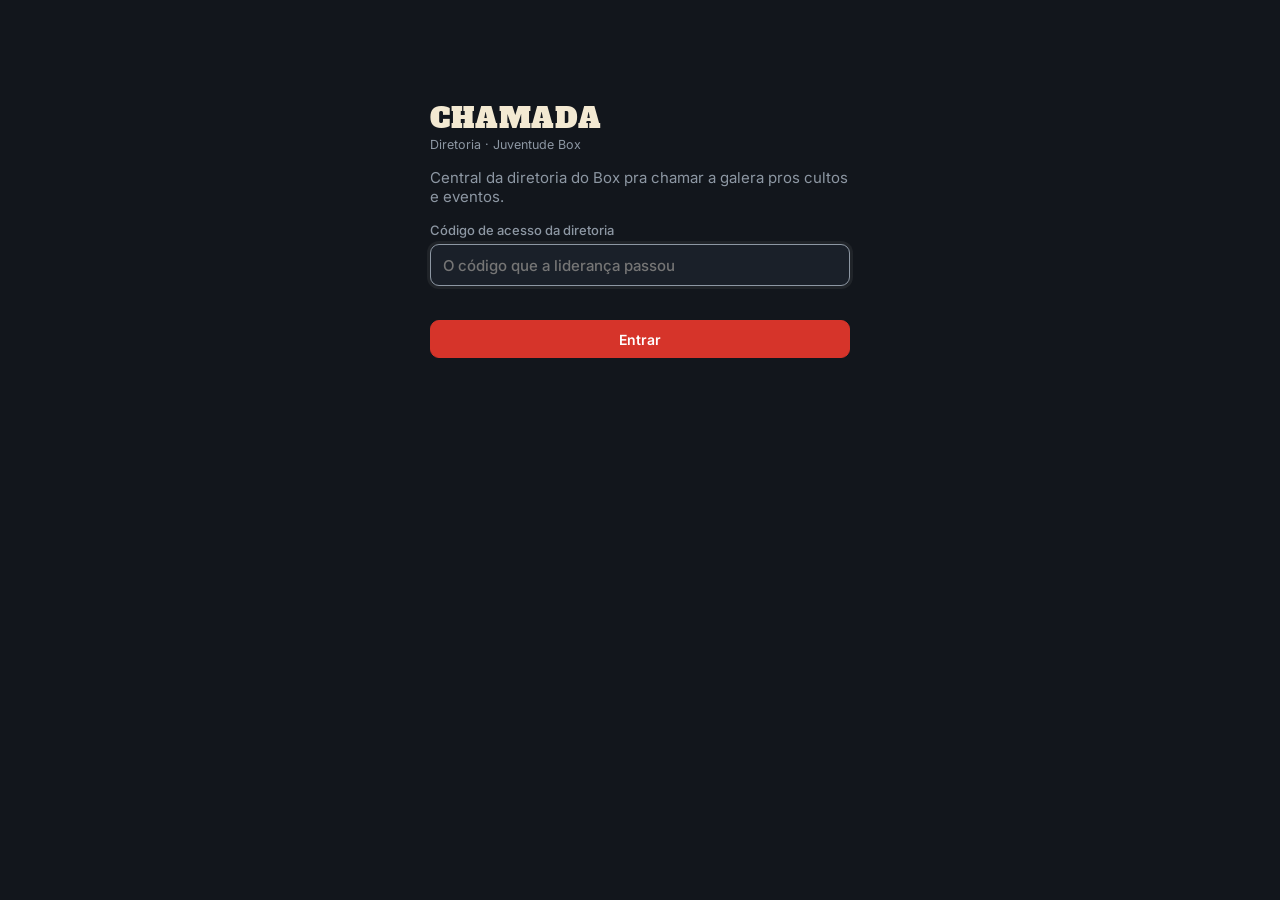
==== commit 6ca2b2fc: "Redesign etapa 1: cores de contraste, ícone novo e manifesto - Tokens novos do handoff: --btn-red #d" ====
--- a/index.html
+++ b/index.html
@@ -12,10 +12,64 @@
 <meta name="apple-mobile-web-app-capable" content="yes">
 <meta name="apple-mobile-web-app-title" content="Chamada BOX">
 <meta name="apple-mobile-web-app-status-bar-style" content="black">
-<link rel="icon" href="data:image/svg+xml,<svg xmlns='http://www.w3.org/2000/svg' viewBox='0 0 32 32'><rect width='32' height='32' rx='7' fill='%23e2453c'/><path d='M9 16.5l4.5 4.5L23 11' stroke='white' stroke-width='3.5' fill='none' stroke-linecap='round' stroke-linejoin='round'/></svg>">
+<link rel="icon" href="icons/icon.svg" type="image/svg+xml">
+<link rel="icon" href="icons/favicon-32.png" sizes="32x32" type="image/png">
+<link rel="icon" href="icons/favicon-16.png" sizes="16x16" type="image/png">
 <link rel="preconnect" href="https://fonts.googleapis.com">
 <link rel="preconnect" href="https://fonts.gstatic.com" crossorigin>
 <link href="https://fonts.googleapis.com/css2?family=Alfa+Slab+One&family=Oswald:wght@500;600;700&family=Inter:wght@400;500;600;700&display=swap" rel="stylesheet">
+<style>
+/* Tela de carregamento: fica aqui (e não num .css) pra aparecer antes de tudo. */
+#carregando {
+  position: fixed; inset: 0; z-index: 100; display: grid; place-items: center;
+  background: radial-gradient(70% 55% at 50% 40%, rgba(47, 95, 208, .22), transparent 70%),
+              radial-gradient(60% 50% at 50% 100%, rgba(229, 57, 46, .12), transparent 70%), #12161c;
+  color: #eef1f4; font-family: 'Inter', system-ui, sans-serif; transition: opacity .45s ease, visibility .45s;
+}
+#carregando.saindo { opacity: 0; visibility: hidden; pointer-events: none; }
+#carregando::before {
+  content: ""; position: absolute; top: 0; left: 0; right: 0; height: 12px; opacity: .22;
+  background: conic-gradient(#f3e9d2 25%, transparent 0 50%, #f3e9d2 0 75%, transparent 0) 0 0 / 12px 12px;
+  animation: ld-xadrez 1.2s linear infinite;
+}
+.ld-centro { display: flex; flex-direction: column; align-items: center; gap: 14px; width: min(340px, 82vw); text-align: center; }
+.ld-eyebrow { font-size: 12px; font-weight: 700; letter-spacing: 3px; text-transform: uppercase; color: #e5392e; }
+.ld-titulo { font-family: 'Alfa Slab One', Georgia, serif; font-size: clamp(38px, 11vw, 56px); line-height: 1; letter-spacing: 1px; color: #f3e9d2; margin-top: -6px; }
+.ld-pista { position: relative; width: 100%; height: 64px; margin-top: 10px; }
+.ld-asfalto {
+  position: absolute; left: 0; right: 30px; bottom: 6px; height: 12px; border-radius: 999px; overflow: hidden;
+  background: #0b0f14; box-shadow: inset 0 0 0 1px #2c343f;
+}
+.ld-asfalto::after {
+  content: ""; position: absolute; left: 0; right: 0; top: 5px; height: 2px;
+  background: repeating-linear-gradient(90deg, rgba(243, 233, 210, .55) 0 14px, transparent 14px 28px);
+  animation: ld-faixas .35s linear infinite;
+}
+.ld-rastro {
+  position: absolute; left: 0; bottom: 6px; height: 12px; border-radius: 999px;
+  background: linear-gradient(90deg, rgba(47, 95, 208, 0), #2f5fd0 55%, #e5392e);
+  animation: ld-volta 2.2s cubic-bezier(.55, .05, .35, 1) infinite;
+}
+.ld-capacete { position: absolute; bottom: 12px; left: 0; width: 64px; height: 44px; animation: ld-capacete 2.2s cubic-bezier(.55, .05, .35, 1) infinite; }
+.ld-capacete svg { width: 100%; height: 100%; animation: ld-tremor .18s ease-in-out infinite alternate; }
+.ld-bandeira { position: absolute; right: 0; bottom: 4px; width: 26px; height: 40px; }
+.ld-frases { position: relative; height: 20px; width: 100%; font-size: 14px; color: #8d97a3; }
+.ld-frases span { position: absolute; inset: 0; opacity: 0; animation: ld-frase 6.6s infinite; }
+.ld-frases span:nth-child(2) { animation-delay: 2.2s; }
+.ld-frases span:nth-child(3) { animation-delay: 4.4s; }
+@keyframes ld-xadrez { to { background-position: 24px 0; } }
+@keyframes ld-faixas { to { transform: translateX(-28px); } }
+@keyframes ld-volta { 0% { width: 0; opacity: 0; } 10% { opacity: 1; } 85% { width: calc(100% - 30px); opacity: 1; } 100% { width: calc(100% - 30px); opacity: 0; } }
+@keyframes ld-capacete { 0% { transform: translateX(-20px); opacity: 0; } 10% { opacity: 1; } 85% { transform: translateX(calc(min(340px, 82vw) - 100px)); opacity: 1; } 100% { transform: translateX(calc(min(340px, 82vw) - 100px)); opacity: 0; } }
+@keyframes ld-tremor { to { transform: translateY(-1.5px) rotate(-1.5deg); } }
+@keyframes ld-frase { 0% { opacity: 0; transform: translateY(6px); } 5%, 30% { opacity: 1; transform: none; } 36%, 100% { opacity: 0; transform: translateY(-6px); } }
+@media (prefers-reduced-motion: reduce) {
+  #carregando *, #carregando::before { animation: none !important; }
+  .ld-rastro { width: 60%; }
+  .ld-capacete { transform: translateX(calc(min(340px, 82vw) * .6 - 64px)); }
+  .ld-frases span:first-child { opacity: 1; }
+}
+</style>
 <link rel="stylesheet" href="css/base.css">
 <link rel="stylesheet" href="css/componentes.css">
 <link rel="stylesheet" href="css/entrada.css">
@@ -34,7 +88,33 @@
 <link rel="stylesheet" href="css/telas/gerenciar.css">
 </head>
 <body>
-<div id="app" class="wrap"><p class="dim">Carregando…</p></div>
+<div id="carregando" role="status" aria-live="polite" aria-label="Carregando o Chamada BOX">
+  <div class="ld-centro">
+    <span class="ld-eyebrow">Juventude Box</span>
+    <span class="ld-titulo">CHAMADA</span>
+    <div class="ld-pista" aria-hidden="true">
+      <div class="ld-asfalto"></div>
+      <div class="ld-rastro"></div>
+      <div class="ld-capacete"><svg viewBox="0 0 64 44">
+        <path d="M18 21.5C10 20 5 16.5 2.5 11.5c6 2 11 3 16 5.5z" fill="#f3e9d2"/>
+        <path d="M17.5 27C9.5 27.5 4 25 1 21c6 1 11 1.2 17 3z" fill="#f3e9d2"/>
+        <path d="M17.5 32.5c-7 1.2-12 0-15-3 6 .3 10.5 0 15.5 0z" fill="#f3e9d2"/>
+        <path d="M16 38C14.5 20.5 24.5 8 40.5 8 53.5 8 61.5 18 61.5 30v8z" fill="#2f5fd0"/>
+        <path d="M46.5 25h15v13h-10.5c-2.8 0-4.5-2-4.5-4.7z" fill="#12161c"/>
+        <path d="M44.5 23.5h15.5" stroke="#f3e9d2" stroke-width="3" stroke-linecap="round"/>
+        <path d="M23 20.5c3.5-6.5 10-10 18.5-10" stroke="#e5392e" stroke-width="4.5" fill="none" stroke-linecap="round"/>
+        <rect x="14.5" y="36" width="49" height="5" rx="2.5" fill="#e5392e"/>
+      </svg></div>
+      <svg class="ld-bandeira" viewBox="0 0 26 40">
+        <path d="M3 2v37" stroke="#8d97a3" stroke-width="2.4" stroke-linecap="round"/>
+        <path d="M4 3h20v14H4z" fill="#f3e9d2"/>
+        <path d="M4 3h5v4.7H4zM14 3h5v4.7h-5zM9 7.7h5v4.6H9zM19 7.7h5v4.6h-5zM4 12.3h5V17H4zM14 12.3h5V17h-5z" fill="#12161c"/>
+      </svg>
+    </div>
+    <div class="ld-frases"><span>Ligando os motores…</span><span>Conferindo a lista…</span><span>Quase na largada…</span></div>
+  </div>
+</div>
+<div id="app" class="wrap"></div>
 <dialog id="dlg"></dialog>
 <dialog id="dlg2" class="dlg-pequeno"></dialog>
 <div id="toast" role="status" aria-live="polite"></div>
--- a/css/base.css
+++ b/css/base.css
@@ -18,6 +18,12 @@
   --blue-soft: rgba(90, 134, 238, 0.15);
   --royal: #2f5fd0;
   --wa: #25d366;
+  /* contraste (handoff v2): vermelho de fundo com texto branco (4,8:1) e
+     variações claras pra texto pequeno; #e5392e fica pra detalhes, barras e ícones */
+  --btn-red: #d6342a;
+  --text-2: #b4bdc8;
+  --accent-txt: #ff9a93;
+  --blue-txt: #9db9ff;
 }
 * { box-sizing: border-box; }
 html, body { margin: 0; padding: 0; }
--- a/css/componentes.css
+++ b/css/componentes.css
@@ -8,7 +8,7 @@
   text-decoration: none; font-size: 14px; font-weight: 600; white-space: nowrap;
 }
 .btn:hover { border-color: var(--text-dim); }
-.btn.primary { background: var(--accent); border-color: var(--accent); color: #fff; }
+.btn.primary { background: var(--btn-red); border-color: var(--btn-red); color: #fff; }
 .btn.wa { background: var(--wa); border-color: var(--wa); color: #06301a; }
 .btn.wa-suave svg { color: var(--wa); }
 .btn.ghost { background: transparent; }
@@ -68,3 +68,8 @@
 .feed time { color: var(--text-dim); white-space: nowrap; font-size: 13px; }
 .vazio { text-align: center; padding: 32px 16px; color: var(--text-dim); display: flex; flex-direction: column; gap: 12px; align-items: center; }
 .aviso { font-size: 13px; color: var(--gold); }
+
+/* nome completo embaixo do apelido */
+.nome-completo { display: block; font-size: 12.5px; color: var(--text-dim); font-weight: 500; margin-top: 1px; font-family: 'Inter', sans-serif; letter-spacing: 0; text-transform: none; }
+.dlg-pessoa .nome-completo { font-size: 13.5px; margin: -2px 0 6px; }
+.pcard-id .nome-completo { margin-top: -2px; }
--- a/css/entrada.css
+++ b/css/entrada.css
@@ -35,7 +35,7 @@
 label.check { display: flex; align-items: center; gap: 10px; font-size: 14px; }
 .field .hint { font-size: 12px; color: var(--text-dim); font-weight: 400; }
 .field .hint.ok { color: var(--success); font-weight: 600; }
-.btn.danger-solid { background: var(--accent); border-color: var(--accent); color: #fff; }
+.btn.danger-solid { background: var(--btn-red); border-color: var(--btn-red); color: #fff; }
 .btn.carregando { position: relative; color: transparent !important; }
 .btn.carregando::after { content: ""; position: absolute; width: 16px; height: 16px; border-radius: 50%; border: 2px solid rgba(255,255,255,.35); border-top-color: #fff; animation: gira .7s linear infinite; }
 .demo-banner {
--- a/css/topo.css
+++ b/css/topo.css
@@ -42,7 +42,7 @@
 }
 .ev-chips svg { width: 15px; height: 15px; color: var(--text-dim); flex: none; }
 .countdown { font-size: 11px; font-weight: 700; letter-spacing: .7px; text-transform: uppercase; padding: 3px 9px; border-radius: 999px; white-space: nowrap; }
-.cd-hoje { background: var(--accent); color: #fff; }
+.cd-hoje { background: var(--btn-red); color: #fff; }
 .cd-breve { background: var(--gold-soft); color: var(--gold); }
 .cd-futuro { background: var(--blue-soft); color: var(--blue); }
 .cd-passado { background: var(--surface-2); color: var(--text-dim); }
@@ -65,7 +65,19 @@
 .tile strong { font-family: 'Oswald', sans-serif; font-size: 28px; font-weight: 600; line-height: 1; color: var(--st); }
 .tile.st-pendente strong { color: var(--text); }
 .tile > span { display: inline-flex; align-items: center; gap: 6px; font-size: 12.5px; font-weight: 600; color: var(--text-dim); }
-.hero-vazio { align-items: center; }
+.hero-vazio .ev-nome { font-size: clamp(28px, 5.5vw, 40px); margin: 10px 0 10px; }
+.hero-vazio-txt { margin: 0; color: var(--text-dim); font-size: 14.5px; max-width: 40ch; line-height: 1.5; }
+.ultimo-culto { display: flex; flex-direction: column; gap: 3px; margin: 10px 0 14px; }
+.ultimo-culto strong { font-family: 'Oswald', sans-serif; font-size: 24px; font-weight: 600; line-height: 1.1; }
+.ultimo-culto small { color: var(--text-dim); font-size: 13px; }
+.hero-vazio .tiles { margin-top: 0; }
+.hero-vazio .tile strong small { font-size: 16px; color: var(--text-dim); }
+.ultimo-ver { align-self: flex-start; margin-top: 14px; }
+.ultimo-ver svg { width: 14px; height: 14px; }
+.passos { list-style: none; margin: 12px 0 0; padding: 0; display: flex; flex-direction: column; gap: 10px; }
+.passos li { display: flex; align-items: center; gap: 12px; font-size: 14px; color: var(--text-dim); }
+.passos b { flex: none; width: 28px; height: 28px; border-radius: 50%; display: grid; place-items: center;
+  font-family: 'Oswald', sans-serif; font-size: 15px; color: var(--cream); background: var(--surface-2); box-shadow: inset 0 0 0 1px var(--border); }
 @media (min-width: 760px) {
   .marca-nome { font-size: 28px; }
   .hero { padding: 30px 28px 26px; }
@@ -99,7 +111,9 @@
   .trocar { padding: 4px 9px; }
 }
 
-/* botão de destaque na cor creme da marca (ex.: "Encerrar lista") */
+/* evento que já aconteceu: botão no mesmo lugar e formato do "Marcar presença" */
+.hero-acao { display: flex; align-items: center; flex-wrap: wrap; gap: 8px 14px; margin-top: 16px; }
+.hero-acao small { color: var(--text-dim); font-size: 13px; }
 .btn.hero-cta {
   min-height: 44px; padding: 9px 18px; font-size: 15px;
   background: var(--cream); border-color: var(--cream); color: #1b1e24;
--- a/css/abas.css
+++ b/css/abas.css
@@ -18,7 +18,7 @@
 .tab[aria-selected="true"] { background: var(--surface-2); color: var(--text); box-shadow: inset 0 -2px 0 var(--accent); }
 .tab .n {
   min-width: 18px; padding: 0 5px; border-radius: 999px;
-  background: var(--accent); color: #fff; font-size: 11px; font-weight: 700; line-height: 18px; text-align: center;
+  background: var(--btn-red); color: #fff; font-size: 11px; font-weight: 700; line-height: 18px; text-align: center;
 }
 
 /* celular: barra fixa embaixo, com ícone e nome */
--- a/css/pwa.css
+++ b/css/pwa.css
@@ -12,3 +12,15 @@
 .instalar-txt b { color: var(--text); }
 .ic-inline { width: 15px; height: 15px; vertical-align: -3px; color: var(--blue); }
 .instalar .x { margin: 0; }
+
+/* notificações */
+.push-ic { flex: none; width: 40px; height: 40px; border-radius: 11px; display: grid; place-items: center; background: var(--accent-soft); color: var(--accent); }
+.push-ic svg { width: 20px; height: 20px; }
+.push-cartao { display: flex; flex-direction: column; gap: 12px; margin: 8px 0 14px; padding: 16px 18px; border-radius: 14px; border: 1px solid var(--border); background: var(--surface); }
+.push-cartao.ligada { border-color: rgba(56, 183, 135, .4); }
+.push-cartao > small { color: var(--text-dim); font-size: 13px; line-height: 1.5; }
+.push-cartao b { color: var(--text); }
+.push-head { display: flex; align-items: center; gap: 12px; }
+.push-head strong { flex: 1; font-size: 15px; }
+.push-tipos { display: flex; flex-direction: column; gap: 8px; }
+.convite-push .push-ic { width: 44px; height: 44px; }
--- a/css/frequencia.css
+++ b/css/frequencia.css
@@ -44,10 +44,10 @@
 /* resumo do culto: abas, grade compacta e faltas */
 .resumo-cultos { display: flex; flex-wrap: wrap; gap: 4px 18px; margin: -4px 0 0; font-size: 13px; color: var(--text-dim); }
 .resumo-cultos b { color: var(--text); font-weight: 600; }
-.resumo-abas { margin-bottom: 0; grid-template-columns: repeat(3, minmax(0, 1fr)); }
+.resumo-abas { margin-bottom: 0; grid-template-columns: repeat(4, minmax(0, 1fr)); }
 .resumo-abas button { padding: 0 6px; white-space: nowrap; }
 .resumo-abas .c { font-size: 11.5px; padding: 0 7px; border-radius: 999px; background: var(--bg); color: var(--text-dim); margin-left: 4px; }
-.resumo-abas [aria-selected="true"] .c { background: var(--accent); color: #fff; }
+.resumo-abas [aria-selected="true"] .c { background: var(--btn-red); color: #fff; }
 .resumo-corpo { display: flex; flex-direction: column; gap: 12px; min-height: 200px; }
 .resumo-corpo .grupo-titulo { margin: 4px 0 -2px; }
 .resumo-filtro { gap: 6px; }
@@ -66,6 +66,21 @@
 .just-lista li .avatar { width: 30px; height: 30px; font-size: 11.5px; box-shadow: inset 0 0 0 1px var(--border); }
 .just-lista .jf-nome { flex: 1; min-width: 120px; }
 
+/* resumo › chamadas: quem chamou quem */
+.just-pill.alerta { background: var(--accent-soft); color: var(--accent); }
+.nomes.alerta span { background: var(--accent-soft); color: var(--text); }
+.ch-grid { display: grid; grid-template-columns: repeat(auto-fill, minmax(min(100%, 260px), 1fr)); gap: 8px; }
+.ch-card { display: flex; flex-direction: column; gap: 8px; padding: 12px; border-radius: 12px; border: 1px solid var(--border); background: rgba(0, 0, 0, .14); }
+.ch-card:not(.ok) { border-color: rgba(229, 57, 46, .35); }
+.ch-top { display: flex; align-items: center; justify-content: space-between; gap: 8px; }
+.ch-top strong { font-size: 14.5px; }
+.ch-card small { font-size: 12.5px; color: var(--text-dim); line-height: 1.45; }
+.ch-card small b { color: var(--text); font-weight: 500; }
+.ch-card small.ok { color: var(--success); font-weight: 600; }
+.sem-evento p { max-width: 46ch; line-height: 1.55; }
+.sem-evento strong { color: var(--text); font-size: 16px; }
+
 @media (max-width: 520px) {
+  .resumo-abas { grid-template-columns: repeat(2, minmax(0, 1fr)); }
   .resumo-nums { grid-template-columns: repeat(2, minmax(0, 1fr)); }
 }
--- a/css/telas/gerenciar.css
+++ b/css/telas/gerenciar.css
@@ -24,7 +24,7 @@
   flex: none; width: 56px; display: flex; flex-direction: column; align-items: center; overflow: hidden;
   border-radius: 12px; border: 1px solid var(--border); background: var(--bg);
 }
-.cal-tile small { width: 100%; text-align: center; background: var(--accent); color: #fff; font-size: 10.5px; font-weight: 700; letter-spacing: .8px; text-transform: uppercase; padding: 3px 0; }
+.cal-tile small { width: 100%; text-align: center; background: var(--btn-red); color: #fff; font-size: 10.5px; font-weight: 700; letter-spacing: .8px; text-transform: uppercase; padding: 3px 0; }
 .cal-tile strong { font-family: 'Oswald', sans-serif; font-size: 24px; line-height: 1; padding: 6px 0 7px; }
 .cal-tile.vazio small { order: 2; background: transparent; color: var(--text-dim); letter-spacing: 0; text-transform: none; font-weight: 500; }
 .cal-tile.vazio strong { color: var(--text-dim); padding-bottom: 0; }
@@ -96,7 +96,7 @@
   transition: opacity .2s, transform .2s; max-width: calc(100vw - 32px); z-index: 50;
 }
 #toast.show { opacity: 1; transform: translate(-50%, 0); }
-#toast.erro { background: var(--accent); color: #fff; }
+#toast.erro { background: var(--btn-red); color: #fff; }
 @media (max-width: 600px) {
   .mg-stats { grid-template-columns: repeat(2, minmax(0, 1fr)); }
   .mg-atual { padding: 16px; }
@@ -105,3 +105,24 @@
   .mg-atual-id h3 { font-size: 22px; }
   .mg-abas button span { font-size: 14px; }
 }
+
+/* possíveis apelidos */
+.sug-apelidos { margin-bottom: 18px; padding: 14px 16px; border-radius: 14px; border: 1px solid rgba(232, 165, 61, .4); background: var(--gold-soft); }
+.sug-head { display: flex; flex-direction: column; gap: 3px; margin-bottom: 10px; }
+.sug-head .c { font-size: 11.5px; padding: 0 7px; border-radius: 999px; background: var(--gold); color: #2b1c05; margin-left: 4px; }
+.sug-head small { color: var(--text-dim); font-size: 13px; }
+.sug-apelidos ul { list-style: none; margin: 0; padding: 0; display: flex; flex-direction: column; gap: 6px; }
+.sug-apelidos li { display: flex; align-items: center; justify-content: space-between; gap: 8px 12px; flex-wrap: wrap; padding: 8px 10px; border-radius: 10px; background: var(--surface); }
+.sug-txt { display: flex; flex-direction: column; gap: 2px; font-size: 13.5px; min-width: 0; }
+.sug-txt b { color: var(--cream); }
+
+/* backup dos dados */
+.backup {
+  display: flex; align-items: center; justify-content: space-between; gap: 14px; flex-wrap: wrap;
+  margin: 8px 0 14px; padding: 16px 18px; border-radius: 14px; border: 1px solid var(--border); background: var(--surface);
+}
+.backup.atrasado { border-color: rgba(232, 165, 61, .45); background: linear-gradient(100deg, var(--gold-soft), transparent 60%), var(--surface); }
+.backup-txt { flex: 1; min-width: 220px; display: flex; flex-direction: column; gap: 4px; }
+.backup-txt small { color: var(--text-dim); font-size: 13px; line-height: 1.45; }
+.backup.atrasado .backup-quando { color: var(--gold); font-weight: 600; }
+@media (max-width: 520px) { .backup .row-btns { width: 100%; } .backup .row-btns .btn { flex: 1; } }
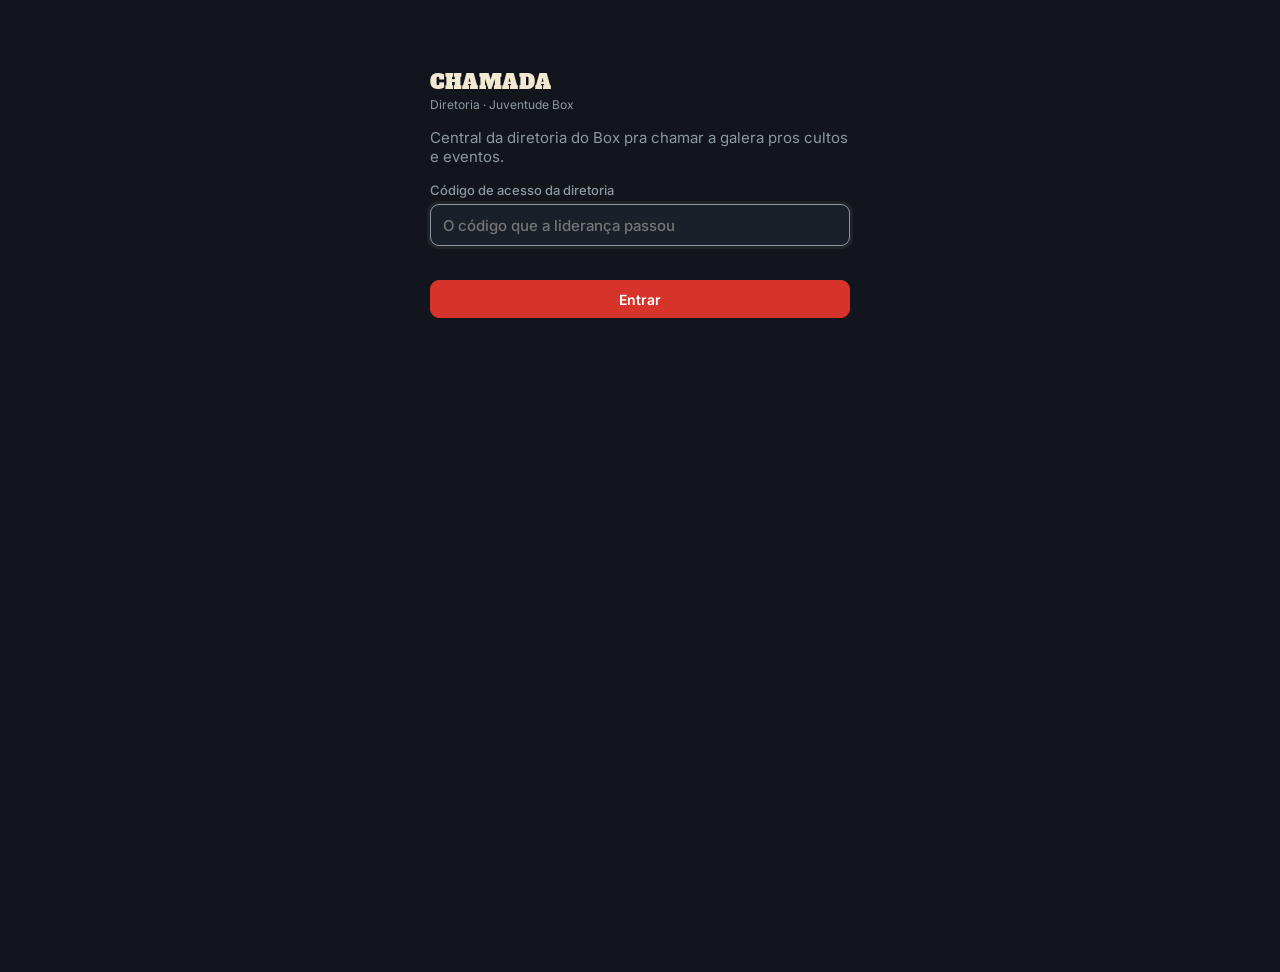
==== commit 85b2f8ba: "Redesign etapa 3: avisos novos e estados vazios ilustrados Avisos (toasts) por tipo (sucesso, info, " ====
--- a/index.html
+++ b/index.html
@@ -117,7 +117,7 @@
 <div id="app" class="wrap"></div>
 <dialog id="dlg"></dialog>
 <dialog id="dlg2" class="dlg-pequeno"></dialog>
-<div id="toast" role="status" aria-live="polite"></div>
+<div id="toasts" aria-live="polite"></div>
 <script src="config.js"></script>
 <script type="module" src="js/main.js"></script>
 </body>
--- a/css/componentes.css
+++ b/css/componentes.css
@@ -73,3 +73,58 @@
 .nome-completo { display: block; font-size: 12.5px; color: var(--text-dim); font-weight: 500; margin-top: 1px; font-family: 'Inter', sans-serif; letter-spacing: 0; text-transform: none; }
 .dlg-pessoa .nome-completo { font-size: 13.5px; margin: -2px 0 6px; }
 .pcard-id .nome-completo { margin-top: -2px; }
+
+/* ---------- avisos (toasts) ---------- */
+#toasts {
+  position: fixed; z-index: 60; left: 12px; right: 12px; bottom: calc(84px + env(safe-area-inset-bottom));
+  display: flex; flex-direction: column; gap: 8px; pointer-events: none;
+}
+@media (min-width: 1024px) { #toasts { left: auto; right: 20px; bottom: 20px; width: 380px; } }
+.toast {
+  --tc: var(--success); position: relative; overflow: hidden; pointer-events: auto;
+  display: flex; align-items: center; gap: 12px; padding: 12px 12px 14px;
+  border-radius: 16px; border: 1px solid rgba(56, 183, 135, .45); background: var(--surface-2);
+  box-shadow: 0 12px 32px rgba(0, 0, 0, .5); animation: toast-entra .22s ease-out;
+}
+.toast.t-info { --tc: var(--blue); border-color: var(--border); }
+.toast.t-aviso { --tc: var(--gold); border-color: rgba(232, 165, 61, .4); }
+.toast.t-erro { --tc: var(--accent); border-color: rgba(229, 57, 46, .45); }
+.toast.saindo { animation: toast-sai .2s ease-in forwards; }
+.toast-ic {
+  flex: none; width: 36px; height: 36px; border-radius: 50%; display: grid; place-items: center;
+  color: var(--tc); background: color-mix(in srgb, var(--tc) 16%, transparent);
+}
+.toast-ic svg { width: 18px; height: 18px; }
+.toast-txt { flex: 1; min-width: 0; display: flex; flex-direction: column; gap: 2px; }
+.toast-txt strong { font-size: 14.5px; font-weight: 600; }
+.toast-txt small { font-size: 13px; color: var(--text-2); }
+.toast-acao { flex: none; min-height: 44px; padding: 0 8px; border: none; background: none; font-size: 13.5px; font-weight: 700; color: var(--tc); }
+.toast.t-erro .toast-acao { color: var(--accent-txt); }
+.toast.t-info .toast-acao { color: var(--blue-txt); }
+.toast-tempo {
+  position: absolute; left: 0; right: 0; bottom: 0; height: 3px; background: var(--tc);
+  transform-origin: left; animation: toast-tempo linear forwards;
+}
+.toast.pausado .toast-tempo { animation-play-state: paused; }
+@keyframes toast-entra { from { opacity: 0; transform: translateY(10px); } }
+@keyframes toast-sai { to { opacity: 0; transform: translateY(6px); } }
+@keyframes toast-tempo { to { transform: scaleX(0); } }
+@media (prefers-reduced-motion: reduce) {
+  .toast, .toast.saindo { animation: none; }
+  .toast-tempo { animation: none; opacity: .5; }
+}
+
+
+/* ---------- estados vazios ilustrados ---------- */
+.vazio-card {
+  max-width: 300px; margin: 24px auto; padding: 24px 20px; text-align: center;
+  display: flex; flex-direction: column; align-items: center; gap: 10px;
+  border-radius: 20px; border: 1px solid var(--border); background: var(--surface);
+}
+.vz-ilu { width: 96px; height: 96px; }
+.vz-ilu svg { width: 100%; height: 100%; display: block; }
+.vazio-card h3 { font-size: 22px; font-weight: 600; overflow-wrap: anywhere; }
+.vazio-card p { margin: 0; font-size: 14px; color: var(--text-2); line-height: 1.45; }
+.vazio-card .vz-acao { min-height: 46px; width: 100%; justify-content: center; margin-top: 4px; }
+.vazio-card .vz-acao + .vz-acao { margin-top: 0; }
+.vz-chegada { border-color: rgba(56, 183, 135, .35); }
--- a/css/topo.css
+++ b/css/topo.css
@@ -1,76 +1,96 @@
-/* Topo, card do evento e progresso. */
+/* Topo, card do evento ("Largada") e progresso. */
 
-.topo { display: flex; align-items: center; justify-content: space-between; gap: 12px; margin-bottom: 20px; }
+.topo { display: flex; align-items: center; justify-content: space-between; gap: 12px; margin-bottom: 12px; }
 .marca { display: flex; align-items: center; gap: 12px; min-width: 0; }
-.marca-nome { font-family: 'Alfa Slab One', serif; font-size: 24px; line-height: 1; letter-spacing: .6px; text-transform: uppercase; color: var(--cream); }
-.marca-sub { font-size: 12.5px; color: var(--text-dim); margin-top: 5px; white-space: nowrap; }
+.marca-nome { font-family: 'Alfa Slab One', serif; font-size: 20px; line-height: 1; letter-spacing: .6px; text-transform: uppercase; color: var(--cream); }
+.marca-sub { font-size: 12px; color: var(--text-dim); margin-top: 5px; white-space: nowrap; }
+.topo .marca-sub { display: none; }
 .me-chip {
-  display: inline-flex; align-items: center; gap: 6px; max-width: 45%;
-  padding: 7px 13px; border-radius: 999px; border: 1px solid var(--border);
+  display: inline-flex; align-items: center; gap: 8px; max-width: 55%; min-height: 36px;
+  padding: 4px 12px 4px 4px; border-radius: 999px; border: 1px solid var(--border);
   background: var(--surface); font-size: 13.5px; font-weight: 600;
 }
 .me-chip:hover { border-color: var(--text-dim); }
-.me-chip span { overflow: hidden; text-overflow: ellipsis; white-space: nowrap; }
+.me-chip span:last-child { overflow: hidden; text-overflow: ellipsis; white-space: nowrap; }
+.eu-av {
+  flex: none; width: 26px; height: 26px; border-radius: 50%; display: grid; place-items: center;
+  background: var(--surface-2); box-shadow: inset 0 0 0 1.5px var(--accent);
+  font-family: 'Oswald', sans-serif; font-size: 13px; font-weight: 600; color: var(--text);
+}
+
 .hero {
-  position: relative; overflow: hidden;
-  display: grid; gap: 22px; padding: 26px 20px 20px; margin-bottom: 20px;
-  border: 1px solid var(--border); border-radius: 18px;
-  background:
-    radial-gradient(90% 120% at 0% 0%, rgba(47, 95, 208, .20), transparent 60%),
-    radial-gradient(70% 90% at 100% 100%, rgba(229, 57, 46, .10), transparent 60%),
-    linear-gradient(160deg, var(--surface) 0%, var(--surface-2) 100%);
+  position: relative; overflow: hidden; margin-bottom: 10px;
+  padding: 22px 20px 20px; border-radius: 22px; border: 1px solid var(--border);
+  background: radial-gradient(80% 120% at 0% 0%, rgba(47, 95, 208, .2), transparent 60%), var(--surface);
 }
-.hero::before {
-  content: ""; position: absolute; top: 0; left: 0; right: 0; height: 8px;
-  background: conic-gradient(var(--cream) 25%, transparent 0 50%, var(--cream) 0 75%, transparent 0) 0 0 / 8px 8px;
-  opacity: .16;
+/* faixas de corrida inclinadas, só no canto e sumindo pra baixo */
+.faixas {
+  position: absolute; top: 0; right: 0; width: 110px; height: 72%; overflow: hidden; pointer-events: none;
+  -webkit-mask-image: linear-gradient(to bottom, #000 55%, transparent 100%); mask-image: linear-gradient(to bottom, #000 55%, transparent 100%);
 }
+.faixas i { position: absolute; top: -20px; bottom: -20px; transform: skewX(-20deg); }
+.faixas i:nth-child(1) { right: 18px; width: 22px; background: var(--accent); }
+.faixas i:nth-child(2) { right: 50px; width: 10px; background: var(--royal); }
+.faixas i:nth-child(3) { right: 68px; width: 4px; background: var(--cream); }
+.hero-corpo { position: relative; display: flex; flex-direction: column; gap: 14px; }
 .eyebrow { font-size: 11.5px; font-weight: 700; letter-spacing: 1.3px; text-transform: uppercase; color: var(--text-dim); }
-.hero-label { display: flex; align-items: center; gap: 10px; min-height: 34px; }
-.trocar { margin-left: auto; }
+.hero-label { display: flex; align-items: center; flex-wrap: wrap; gap: 10px; margin-right: 96px; }
+.selo-ev {
+  display: inline-flex; align-items: center; gap: 7px; padding: 5px 12px; border-radius: 999px;
+  background: var(--cream); color: var(--bg); font-size: 12px; font-weight: 700; letter-spacing: 1px; text-transform: uppercase;
+}
+.selo-ev .dot { width: 7px; height: 7px; background: var(--accent); }
+.selo-ev.cd-hoje { background: var(--btn-red); color: #fff; }
+.selo-ev.cd-hoje .dot { background: #fff; }
+.selo-ev.cd-passado { background: var(--surface-2); color: var(--text-2); }
+.selo-ev.cd-passado .dot { background: var(--text-dim); }
 .trocar svg { width: 15px; height: 15px; }
 .ev-nome {
-  font-family: 'Alfa Slab One', serif; font-weight: 400;
-  font-size: clamp(30px, 7vw, 48px); line-height: 1.02; letter-spacing: .5px;
-  text-transform: uppercase; color: var(--cream); margin: 10px 0 16px; overflow-wrap: anywhere;
+  margin: 0; font-family: 'Alfa Slab One', serif; font-weight: 400;
+  font-size: clamp(38px, 11vw, 60px); line-height: .95; letter-spacing: .5px;
+  text-transform: uppercase; color: var(--cream); text-shadow: 3px 3px 0 rgba(229, 57, 46, .55); overflow-wrap: anywhere;
+  margin-right: 70px;
 }
-.ev-chips { list-style: none; margin: 0; padding: 0; display: flex; flex-wrap: wrap; gap: 8px; }
-.ev-chips li {
-  display: inline-flex; align-items: center; gap: 7px; padding: 7px 12px;
-  border-radius: 999px; background: rgba(255, 255, 255, .04); border: 1px solid var(--border);
-  font-size: 13.5px; font-weight: 500;
+.ev-meta { font-size: 14px; font-weight: 500; color: var(--text-2); margin-right: 70px; }
+
+/* pista: trilho com linha tracejada, rastro azul→vermelho, capacete na ponta e bandeira no fim */
+.pista { position: relative; height: 44px; margin: 6px 70px 0 0; }
+.pista-trilho {
+  position: absolute; left: 0; right: 34px; top: 20px; height: 22px; border-radius: 999px;
+  background: #0b0f14; box-shadow: inset 0 0 0 1px var(--border); overflow: hidden;
 }
-.ev-chips svg { width: 15px; height: 15px; color: var(--text-dim); flex: none; }
-.countdown { font-size: 11px; font-weight: 700; letter-spacing: .7px; text-transform: uppercase; padding: 3px 9px; border-radius: 999px; white-space: nowrap; }
-.cd-hoje { background: var(--btn-red); color: #fff; }
-.cd-breve { background: var(--gold-soft); color: var(--gold); }
-.cd-futuro { background: var(--blue-soft); color: var(--blue); }
-.cd-passado { background: var(--surface-2); color: var(--text-dim); }
-.hero-prog { padding-top: 20px; border-top: 1px solid var(--border); }
-.prog-num { display: flex; align-items: baseline; gap: 10px; margin: 10px 0 14px; }
-.prog-num strong { font-family: 'Oswald', sans-serif; font-size: 46px; font-weight: 700; line-height: 1; }
-.prog-num span { color: var(--text-dim); font-size: 15px; }
-.prog-num em { margin-left: auto; font-style: normal; font-family: 'Oswald', sans-serif; font-size: 24px; font-weight: 600; color: var(--accent); }
-.pista { position: relative; margin-right: 30px; height: 14px; border-radius: 999px; background: var(--bg); border: 1px solid var(--border); }
-.pista-fill { height: 100%; border-radius: inherit; background: linear-gradient(90deg, var(--royal), var(--accent)); transition: width .5s ease; }
-.bandeira { position: absolute; right: -30px; top: 50%; transform: translateY(-62%); width: 24px; height: 24px; color: var(--text-dim); }
-.bandeira svg { width: 100%; height: 100%; }
-.tiles { display: grid; grid-template-columns: repeat(3, minmax(0, 1fr)); gap: 8px; margin-top: 18px; }
-.tile {
-  display: flex; flex-direction: column; align-items: flex-start; gap: 4px; text-align: left;
-  padding: 11px 12px; border-radius: 12px; border: 1px solid var(--border); background: rgba(255, 255, 255, .03);
-  transition: border-color .15s, background .15s;
+.pista-trilho::after { content: ""; position: absolute; left: 0; right: 0; top: 10px; height: 2px; background: repeating-linear-gradient(90deg, rgba(243, 233, 210, .35) 0 12px, transparent 12px 24px); }
+.pista-fill {
+  position: absolute; left: 0; top: 20px; height: 22px; border-radius: 999px; width: calc((100% - 34px) * var(--f));
+  background: linear-gradient(90deg, rgba(47, 95, 208, .2), var(--royal) 50%, var(--accent)); transition: width .5s ease;
 }
-.tile:hover { border-color: var(--st); background: var(--st-soft); }
-.tile strong { font-family: 'Oswald', sans-serif; font-size: 28px; font-weight: 600; line-height: 1; color: var(--st); }
-.tile.st-pendente strong { color: var(--text); }
-.tile > span { display: inline-flex; align-items: center; gap: 6px; font-size: 12.5px; font-weight: 600; color: var(--text-dim); }
+.pista-capacete { position: absolute; top: 0; left: max(0px, calc((100% - 34px) * var(--f) - 52px)); width: 64px; height: 44px; transition: left .5s ease; }
+.pista-capacete svg { width: 100%; height: 100%; display: block; }
+.pista-bandeira {
+  position: absolute; right: 0; top: 12px; width: 30px; height: 30px; border-radius: 7px;
+  background: conic-gradient(var(--cream) 25%, var(--bg) 0 50%, var(--cream) 0 75%, var(--bg) 0) 0 0 / 15px 15px;
+  box-shadow: 0 0 0 2px var(--cream);
+}
+.hero-chips { display: flex; flex-wrap: wrap; gap: 8px; }
+.hchip { min-height: 36px; padding: 7px 13px; border-radius: 999px; border: none; font-size: 13.5px; font-weight: 600; }
+.hchip b { font-family: 'Oswald', sans-serif; font-size: 15px; color: var(--text); margin-left: 2px; }
+.hchip-voce { background: #1d2b4f; color: var(--blue-txt); }
+.hchip-equipe { background: var(--surface-2); color: var(--text-2); }
+.hchip-faltam { background: #3b2022; color: var(--accent-txt); }
+.hchip:hover { filter: brightness(1.15); }
+
 .hero-vazio .ev-nome { font-size: clamp(28px, 5.5vw, 40px); margin: 10px 0 10px; }
 .hero-vazio-txt { margin: 0; color: var(--text-dim); font-size: 14.5px; max-width: 40ch; line-height: 1.5; }
 .ultimo-culto { display: flex; flex-direction: column; gap: 3px; margin: 10px 0 14px; }
 .ultimo-culto strong { font-family: 'Oswald', sans-serif; font-size: 24px; font-weight: 600; line-height: 1.1; }
 .ultimo-culto small { color: var(--text-dim); font-size: 13px; }
-.hero-vazio .tiles { margin-top: 0; }
+.hero-vazio .tiles { display: grid; grid-template-columns: repeat(3, minmax(0, 1fr)); gap: 8px; margin-top: 0; }
+.hero-vazio .tile {
+  display: flex; flex-direction: column; align-items: flex-start; gap: 4px; text-align: left;
+  padding: 11px 12px; border-radius: 12px; border: 1px solid var(--border); background: rgba(255, 255, 255, .03);
+}
+.hero-vazio .tile strong { font-family: 'Oswald', sans-serif; font-size: 28px; font-weight: 600; line-height: 1; color: var(--st); }
+.hero-vazio .tile > span { font-size: 12.5px; font-weight: 600; color: var(--text-2); }
 .hero-vazio .tile strong small { font-size: 16px; color: var(--text-dim); }
 .ultimo-ver { align-self: flex-start; margin-top: 14px; }
 .ultimo-ver svg { width: 14px; height: 14px; }
@@ -79,13 +99,15 @@
 .passos b { flex: none; width: 28px; height: 28px; border-radius: 50%; display: grid; place-items: center;
   font-family: 'Oswald', sans-serif; font-size: 15px; color: var(--cream); background: var(--surface-2); box-shadow: inset 0 0 0 1px var(--border); }
 @media (min-width: 760px) {
-  .marca-nome { font-size: 28px; }
-  .hero { padding: 30px 28px 26px; }
+  .hero { padding: 28px 28px 24px; }
+  .ev-nome, .ev-meta, .pista { margin-right: 120px; }
 }
+.hero-vazio { display: grid; gap: 22px; }
+.hero-vazio .hero-prog { padding-top: 20px; border-top: 1px solid var(--border); }
 @media (min-width: 960px) {
-  .hero { grid-template-columns: minmax(0, 1.15fr) minmax(0, 1fr); gap: 36px; padding: 32px 32px 28px; }
-  .hero-prog { padding-top: 0; border-top: none; padding-left: 36px; border-left: 1px solid var(--border); display: flex; flex-direction: column; justify-content: center; }
-  .hero-ev { display: flex; flex-direction: column; justify-content: center; }
+  .hero-vazio { grid-template-columns: minmax(0, 1.15fr) minmax(0, 1fr); gap: 36px; padding: 32px 32px 28px; }
+  .hero-vazio .hero-prog { padding-top: 0; border-top: none; padding-left: 36px; border-left: 1px solid var(--border); display: flex; flex-direction: column; justify-content: center; }
+  .hero-vazio .hero-ev { display: flex; flex-direction: column; justify-content: center; }
 }
 
 /* escolher evento */
@@ -101,13 +123,7 @@
 .ev-opcao-txt small { color: var(--text-dim); font-size: 13px; }
 .ev-check { width: 20px; height: 20px; color: var(--accent); flex: none; }
 @media (max-width: 520px) {
-  .marca-nome { font-size: 20px; }
-  .marca-sub { font-size: 11.5px; }
-  .hero { padding: 22px 16px 16px; border-radius: 16px; }
-  .ev-chips li { font-size: 13px; padding: 6px 10px; }
-  .tile { padding: 10px; }
-  .tile strong { font-size: 24px; }
-  .tile > span { font-size: 11.5px; }
+  .hero { padding: 20px 16px 16px; }
   .trocar { padding: 4px 9px; }
 }
 
--- a/css/abas.css
+++ b/css/abas.css
@@ -1,43 +1,60 @@
-/* Abas (em cima no desktop, barra fixa embaixo no celular). */
+/* Navegação: barra fixa embaixo (celular e tablet) e barra lateral (desktop, a partir de 1024px). */
 
-.tabs {
-  display: flex; gap: 4px; overflow-x: auto; scrollbar-width: none;
-  position: sticky; top: 8px; z-index: 5; margin-bottom: 20px; padding: 5px;
-  background: rgba(26, 32, 41, .92); backdrop-filter: blur(10px); -webkit-backdrop-filter: blur(10px);
-  border: 1px solid var(--border); border-radius: 14px;
-}
-.tabs::-webkit-scrollbar { display: none; }
-.tab {
-  flex: 1 0 auto; display: inline-flex; align-items: center; justify-content: center; gap: 7px;
-  background: transparent; border: none; padding: 9px 8px; border-radius: 10px;
-  color: var(--text-dim); font-weight: 600; font-size: 14px; transition: background .15s, color .15s;
-}
-.tab:hover { color: var(--text); }
-.tab-ic { position: relative; display: inline-flex; align-items: center; }
-.tab-ic svg { width: 17px; height: 17px; }
-.tab[aria-selected="true"] { background: var(--surface-2); color: var(--text); box-shadow: inset 0 -2px 0 var(--accent); }
-.tab .n {
+.tab, .lat-item { position: relative; background: transparent; border: none; color: var(--text-2); font-weight: 600; transition: background .15s, color .15s; }
+.tab-ic { position: relative; display: inline-flex; align-items: center; justify-content: center; }
+.tab .n, .lat-item .n {
   min-width: 18px; padding: 0 5px; border-radius: 999px;
   background: var(--btn-red); color: #fff; font-size: 11px; font-weight: 700; line-height: 18px; text-align: center;
 }
 
-/* celular: barra fixa embaixo, com ícone e nome */
-@media (max-width: 700px) {
-  .wrap { padding-bottom: calc(96px + env(safe-area-inset-bottom)); }
-  .tabs {
-    position: fixed; top: auto; bottom: 0; left: 0; right: 0; z-index: 20; margin: 0;
-    display: grid; grid-auto-flow: column; grid-auto-columns: minmax(0, 1fr); gap: 0;
-    padding: 6px 4px calc(6px + env(safe-area-inset-bottom)); overflow: visible;
-    border-radius: 0; border: none; border-top: 1px solid var(--border);
-    background: rgba(18, 22, 28, .94); box-shadow: 0 -8px 24px rgba(0, 0, 0, .35);
+/* ---------- barra de baixo ---------- */
+.wrap { padding-bottom: calc(96px + env(safe-area-inset-bottom)); }
+.tabs {
+  position: fixed; left: 0; right: 0; bottom: 0; z-index: 20; margin: 0;
+  display: grid; grid-auto-flow: column; grid-auto-columns: minmax(0, 1fr);
+  padding: 6px 4px calc(10px + env(safe-area-inset-bottom));
+  border-top: 1px solid var(--border); background: rgba(18, 22, 28, .95);
+  backdrop-filter: blur(10px); -webkit-backdrop-filter: blur(10px); box-shadow: 0 -8px 24px rgba(0, 0, 0, .35);
+}
+.tab { display: flex; flex-direction: column; align-items: center; justify-content: center; gap: 3px; min-height: 54px; padding: 4px 2px; font-size: 11px; }
+.tab-ic { width: 54px; height: 30px; border-radius: 999px; transition: background .2s; }
+.tab-ic svg { width: 22px; height: 22px; }
+.tab[aria-selected="true"] { color: var(--text); }
+.tab[aria-selected="true"] .tab-ic { background: rgba(229, 57, 46, .16); color: var(--accent); }
+.tab .n { position: absolute; top: 2px; left: calc(50% + 6px); box-shadow: 0 0 0 2px var(--bg); }
+.tab-lbl { white-space: nowrap; max-width: 100%; overflow: hidden; text-overflow: ellipsis; }
+@media (min-width: 700px) { .tabs { padding-left: max(4px, calc((100% - 760px) / 2)); padding-right: max(4px, calc((100% - 760px) / 2)); } }
+
+/* ---------- barra lateral ---------- */
+.lateral { display: none; }
+@media (min-width: 1024px) {
+  .wrap { max-width: none; padding: 0; }
+  .casca { display: grid; grid-template-columns: 248px minmax(0, 1fr); min-height: 100vh; }
+  .lateral {
+    position: sticky; top: 0; height: 100vh; display: flex; flex-direction: column; gap: 6px;
+    padding: 22px 14px; border-right: 1px solid var(--border); background: #0f1318;
   }
-  .tab { flex-direction: column; gap: 3px; padding: 4px 2px; min-height: 52px; font-size: 11px; font-weight: 600; border-radius: 0; color: #b4bdc8; }
-  .tab[aria-selected="true"] { background: transparent; box-shadow: none; color: var(--text); }
-  .tab-ic { width: 52px; height: 30px; justify-content: center; border-radius: 999px; transition: background .2s; }
-  .tab-ic svg { width: 21px; height: 21px; }
-  .tab[aria-selected="true"] .tab-ic { background: var(--accent-soft); color: var(--accent); }
-  .tab { position: relative; }
-  .tab .n { position: absolute; top: 2px; left: calc(50% + 6px); box-shadow: 0 0 0 2px var(--bg); }
-  .tab-lbl { white-space: nowrap; max-width: 100%; overflow: hidden; text-overflow: ellipsis; }
-  #toast { bottom: calc(80px + env(safe-area-inset-bottom)); }
+  .lat-marca { padding: 0 10px 18px; }
+  .lat-marca .marca-nome { font-size: 26px; }
+  .lat-nav { display: flex; flex-direction: column; gap: 6px; }
+  .lat-item {
+    display: flex; align-items: center; gap: 12px; width: 100%; min-height: 44px; padding: 10px 12px;
+    border-radius: 12px; font-size: 14.5px; text-align: left;
+  }
+  .lat-item .tab-ic { width: auto; height: auto; }
+  .lat-item .tab-ic svg { width: 20px; height: 20px; }
+  .lat-item .tab-lbl { flex: 1; }
+  .lat-item:hover { background: var(--surface); color: var(--text); }
+  .lat-item[aria-current="page"] { background: var(--surface-2); color: var(--text); box-shadow: inset 3px 0 0 var(--accent); }
+  .lat-eu {
+    margin-top: auto; display: flex; align-items: center; gap: 10px; width: 100%; padding: 10px 12px; text-align: left;
+    border-radius: 14px; border: 1px solid var(--border); background: var(--surface);
+  }
+  .lat-eu:hover { border-color: var(--text-dim); }
+  .lat-eu .eu-av { width: 34px; height: 34px; font-size: 15px; }
+  .lat-eu span:last-child { display: flex; flex-direction: column; min-width: 0; }
+  .lat-eu strong { font-size: 14px; overflow: hidden; text-overflow: ellipsis; white-space: nowrap; }
+  .lat-eu small { font-size: 12px; color: var(--text-dim); }
+  .conteudo { width: 100%; max-width: 1100px; margin: 0 auto; padding: 28px 32px 64px; }
+  .topo, .tabs { display: none; }
 }
--- a/css/aniversarios.css
+++ b/css/aniversarios.css
@@ -1,24 +1,17 @@
 /* Aniversariantes. */
 
 .aniver-faixa {
-  display: flex; align-items: center; gap: 12px; width: 100%; text-align: left;
-  margin: -6px 0 20px; padding: 11px 14px; border-radius: 14px;
-  border: 1px solid var(--border); background: var(--surface); transition: border-color .15s, background .15s;
+  display: flex; align-items: center; gap: 10px; width: 100%; min-height: 44px; text-align: left;
+  margin: 0 0 16px; padding: 8px 12px; border-radius: 12px; white-space: nowrap; overflow: hidden;
+  border: 1px solid rgba(232, 165, 61, .4); font-size: 13px; color: var(--text-2);
+  background: linear-gradient(100deg, rgba(232, 165, 61, .16), transparent 70%), var(--surface);
 }
-.aniver-faixa:hover { border-color: var(--text-dim); }
-.aniver-faixa.hoje {
-  border-color: rgba(232, 165, 61, .5);
-  background: linear-gradient(100deg, rgba(232, 165, 61, .18), rgba(229, 57, 46, .08) 60%, transparent), var(--surface);
-}
-.aniver-ic { flex: none; width: 38px; height: 38px; display: grid; place-items: center; font-size: 20px; border-radius: 11px; background: var(--gold-soft); }
-.aniver-faixa.hoje .aniver-ic { animation: balanca 2.4s ease-in-out infinite; }
-@keyframes balanca { 0%, 100% { transform: rotate(0); } 8% { transform: rotate(-12deg); } 16% { transform: rotate(10deg); } 24% { transform: rotate(0); } }
-.aniver-txt { flex: 1; min-width: 0; display: flex; flex-direction: column; gap: 2px; }
-.aniver-txt strong { font-size: 14px; }
-.aniver-faixa.hoje .aniver-txt strong { color: var(--gold); }
-.aniver-nomes { display: flex; flex-wrap: wrap; gap: 2px 14px; font-size: 13px; color: var(--text-dim); }
+.aniver-faixa:hover { border-color: var(--gold); }
+.aniver-faixa.hoje { border-color: var(--gold); background: linear-gradient(100deg, rgba(232, 165, 61, .26), transparent 75%), var(--surface); }
+.aniver-rot { flex: none; font-size: 12px; font-weight: 700; letter-spacing: .5px; text-transform: uppercase; color: var(--gold); }
+.aniver-nomes { flex: 1; min-width: 0; overflow: hidden; text-overflow: ellipsis; }
 .aniver-nomes b { color: var(--text); font-weight: 600; }
-.aniver-nomes .mais { color: var(--gold); font-weight: 600; }
+.aniver-faixa .chevron { flex: none; width: 16px; height: 16px; color: var(--text-2); }
 .aniver-badge {
   display: inline-flex; align-items: center; padding: 2px 7px; border-radius: 6px; white-space: nowrap;
   font-size: 11.5px; font-weight: 700; background: var(--gold-soft); color: var(--gold);
--- a/css/telas/gerenciar.css
+++ b/css/telas/gerenciar.css
@@ -89,14 +89,6 @@
 }
 .aparelho > div:first-child { display: flex; flex-direction: column; gap: 3px; }
 .aparelho small { color: var(--text-dim); font-size: 13px; }
-#toast {
-  position: fixed; left: 50%; bottom: 20px; transform: translate(-50%, 20px);
-  background: var(--text); color: var(--bg); padding: 10px 16px; border-radius: 10px;
-  font-weight: 600; font-size: 14px; opacity: 0; pointer-events: none;
-  transition: opacity .2s, transform .2s; max-width: calc(100vw - 32px); z-index: 50;
-}
-#toast.show { opacity: 1; transform: translate(-50%, 0); }
-#toast.erro { background: var(--btn-red); color: #fff; }
 @media (max-width: 600px) {
   .mg-stats { grid-template-columns: repeat(2, minmax(0, 1fr)); }
   .mg-atual { padding: 16px; }
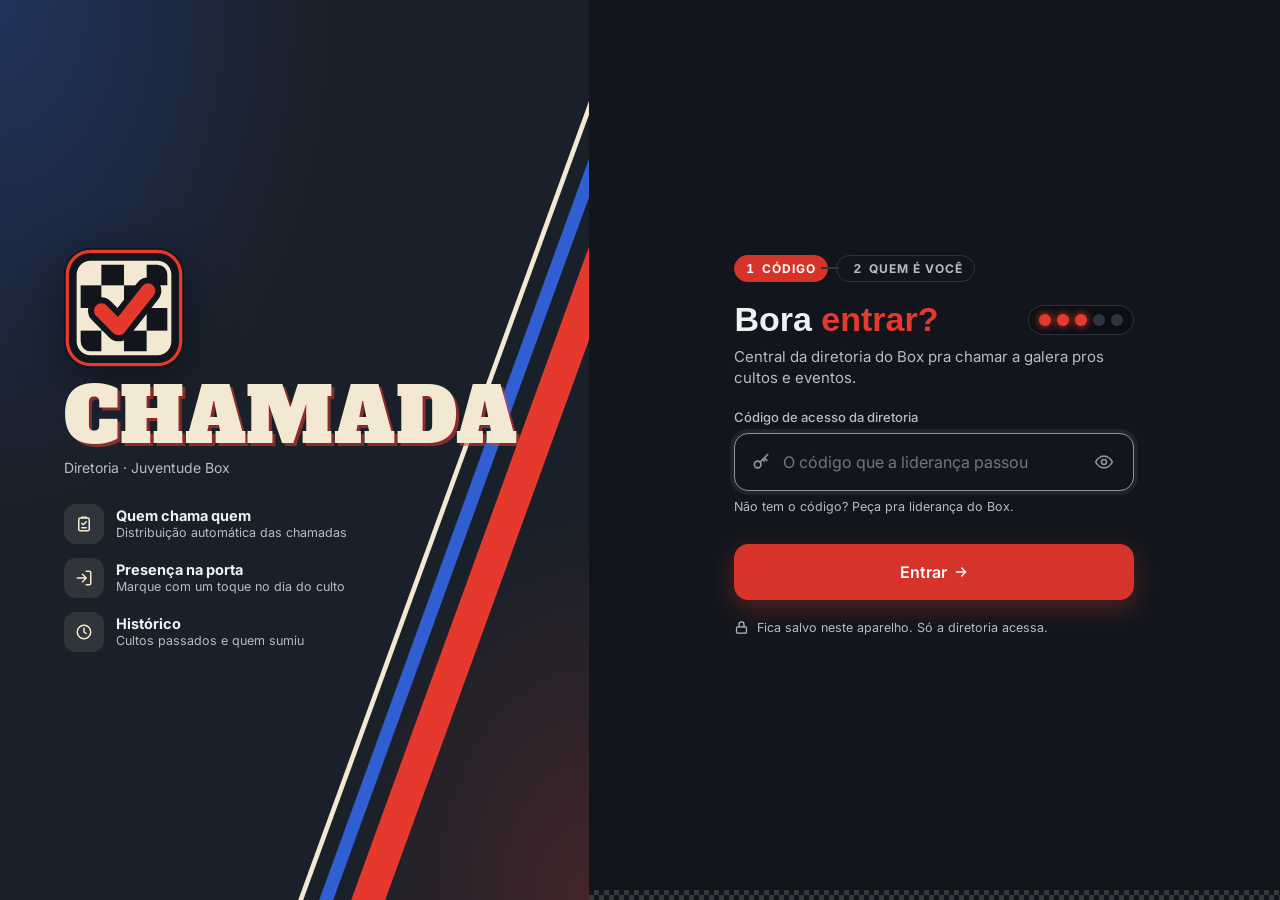
==== commit 16913f80: "Redesign etapa 7: Entrada, Quem é você, carregamento e modais Entrada com painel da marca, etapas, s" ====
--- a/index.html
+++ b/index.html
@@ -27,46 +27,50 @@
   color: #eef1f4; font-family: 'Inter', system-ui, sans-serif; transition: opacity .45s ease, visibility .45s;
 }
 #carregando.saindo { opacity: 0; visibility: hidden; pointer-events: none; }
-#carregando::before {
+#carregando::before, #carregando::after {
   content: ""; position: absolute; top: 0; left: 0; right: 0; height: 12px; opacity: .22;
   background: conic-gradient(#f3e9d2 25%, transparent 0 50%, #f3e9d2 0 75%, transparent 0) 0 0 / 12px 12px;
   animation: ld-xadrez 1.2s linear infinite;
 }
-.ld-centro { display: flex; flex-direction: column; align-items: center; gap: 14px; width: min(340px, 82vw); text-align: center; }
+#carregando::after { top: auto; bottom: 0; opacity: .14; animation-direction: reverse; }
+.ld-centro { display: flex; flex-direction: column; align-items: center; gap: 14px; width: min(380px, 86vw); text-align: center; }
 .ld-eyebrow { font-size: 12px; font-weight: 700; letter-spacing: 3px; text-transform: uppercase; color: #e5392e; }
-.ld-titulo { font-family: 'Alfa Slab One', Georgia, serif; font-size: clamp(38px, 11vw, 56px); line-height: 1; letter-spacing: 1px; color: #f3e9d2; margin-top: -6px; }
-.ld-pista { position: relative; width: 100%; height: 64px; margin-top: 10px; }
+.ld-titulo { font-family: 'Alfa Slab One', Georgia, serif; font-size: clamp(44px, 13vw, 72px); line-height: 1; letter-spacing: 1px; color: #f3e9d2; margin-top: -6px; text-shadow: 3px 3px 0 rgba(229, 57, 46, .55); }
+.ld-pista { position: relative; width: 100%; height: 78px; margin-top: 12px; }
 .ld-asfalto {
-  position: absolute; left: 0; right: 30px; bottom: 6px; height: 12px; border-radius: 999px; overflow: hidden;
+  position: absolute; left: 0; right: 38px; bottom: 10px; height: 18px; border-radius: 999px; overflow: hidden;
   background: #0b0f14; box-shadow: inset 0 0 0 1px #2c343f;
 }
 .ld-asfalto::after {
-  content: ""; position: absolute; left: 0; right: 0; top: 5px; height: 2px;
+  content: ""; position: absolute; left: 0; right: 0; top: 8px; height: 2px;
   background: repeating-linear-gradient(90deg, rgba(243, 233, 210, .55) 0 14px, transparent 14px 28px);
   animation: ld-faixas .35s linear infinite;
 }
 .ld-rastro {
-  position: absolute; left: 0; bottom: 6px; height: 12px; border-radius: 999px;
+  position: absolute; left: 0; bottom: 10px; height: 18px; border-radius: 999px;
   background: linear-gradient(90deg, rgba(47, 95, 208, 0), #2f5fd0 55%, #e5392e);
   animation: ld-volta 2.2s cubic-bezier(.55, .05, .35, 1) infinite;
 }
-.ld-capacete { position: absolute; bottom: 12px; left: 0; width: 64px; height: 44px; animation: ld-capacete 2.2s cubic-bezier(.55, .05, .35, 1) infinite; }
+.ld-capacete { position: absolute; bottom: 18px; left: 0; width: 84px; height: 58px; animation: ld-capacete 2.2s cubic-bezier(.55, .05, .35, 1) infinite; }
 .ld-capacete svg { width: 100%; height: 100%; animation: ld-tremor .18s ease-in-out infinite alternate; }
-.ld-bandeira { position: absolute; right: 0; bottom: 4px; width: 26px; height: 40px; }
-.ld-frases { position: relative; height: 20px; width: 100%; font-size: 14px; color: #8d97a3; }
+.ld-capacete::before, .ld-capacete::after { content: ""; position: absolute; right: 100%; border-radius: 999px; background: rgba(243, 233, 210, .5); }
+.ld-capacete::before { bottom: 16px; width: 56px; height: 6px; margin-right: -26px; }
+.ld-capacete::after { bottom: 28px; width: 40px; height: 4px; margin-right: -16px; background: rgba(243, 233, 210, .3); }
+.ld-bandeira { position: absolute; right: 0; bottom: 6px; width: 36px; height: 36px; border-radius: 8px; background: conic-gradient(#f3e9d2 25%, #12161c 0 50%, #f3e9d2 0 75%, #12161c 0) 0 0 / 18px 18px; box-shadow: 0 0 0 2px #f3e9d2; }
+.ld-frases { position: relative; height: 20px; width: 100%; font-size: 14px; color: #b4bdc8; }
 .ld-frases span { position: absolute; inset: 0; opacity: 0; animation: ld-frase 6.6s infinite; }
 .ld-frases span:nth-child(2) { animation-delay: 2.2s; }
 .ld-frases span:nth-child(3) { animation-delay: 4.4s; }
 @keyframes ld-xadrez { to { background-position: 24px 0; } }
 @keyframes ld-faixas { to { transform: translateX(-28px); } }
-@keyframes ld-volta { 0% { width: 0; opacity: 0; } 10% { opacity: 1; } 85% { width: calc(100% - 30px); opacity: 1; } 100% { width: calc(100% - 30px); opacity: 0; } }
-@keyframes ld-capacete { 0% { transform: translateX(-20px); opacity: 0; } 10% { opacity: 1; } 85% { transform: translateX(calc(min(340px, 82vw) - 100px)); opacity: 1; } 100% { transform: translateX(calc(min(340px, 82vw) - 100px)); opacity: 0; } }
+@keyframes ld-volta { 0% { width: 0; opacity: 0; } 10% { opacity: 1; } 85% { width: calc(100% - 38px); opacity: 1; } 100% { width: calc(100% - 38px); opacity: 0; } }
+@keyframes ld-capacete { 0% { transform: translateX(-20px); opacity: 0; } 10% { opacity: 1; } 85% { transform: translateX(calc(min(380px, 86vw) - 124px)); opacity: 1; } 100% { transform: translateX(calc(min(380px, 86vw) - 124px)); opacity: 0; } }
 @keyframes ld-tremor { to { transform: translateY(-1.5px) rotate(-1.5deg); } }
 @keyframes ld-frase { 0% { opacity: 0; transform: translateY(6px); } 5%, 30% { opacity: 1; transform: none; } 36%, 100% { opacity: 0; transform: translateY(-6px); } }
 @media (prefers-reduced-motion: reduce) {
-  #carregando *, #carregando::before { animation: none !important; }
+  #carregando *, #carregando::before, #carregando::after { animation: none !important; }
   .ld-rastro { width: 60%; }
-  .ld-capacete { transform: translateX(calc(min(340px, 82vw) * .6 - 64px)); }
+  .ld-capacete { transform: translateX(calc(min(380px, 86vw) * .6 - 84px)); }
   .ld-frases span:first-child { opacity: 1; }
 }
 </style>
@@ -105,11 +109,7 @@
         <path d="M23 20.5c3.5-6.5 10-10 18.5-10" stroke="#e5392e" stroke-width="4.5" fill="none" stroke-linecap="round"/>
         <rect x="14.5" y="36" width="49" height="5" rx="2.5" fill="#e5392e"/>
       </svg></div>
-      <svg class="ld-bandeira" viewBox="0 0 26 40">
-        <path d="M3 2v37" stroke="#8d97a3" stroke-width="2.4" stroke-linecap="round"/>
-        <path d="M4 3h20v14H4z" fill="#f3e9d2"/>
-        <path d="M4 3h5v4.7H4zM14 3h5v4.7h-5zM9 7.7h5v4.6H9zM19 7.7h5v4.6h-5zM4 12.3h5V17H4zM14 12.3h5V17h-5z" fill="#12161c"/>
-      </svg>
+      <span class="ld-bandeira"></span>
     </div>
     <div class="ld-frases"><span>Ligando os motores…</span><span>Conferindo a lista…</span><span>Quase na largada…</span></div>
   </div>
--- a/css/componentes.css
+++ b/css/componentes.css
@@ -25,13 +25,13 @@
 .st-ausente { --st: var(--text-dim); --st-soft: var(--surface-2); }
 .pill { display: inline-flex; align-items: center; gap: 5px; padding: 3px 9px; border-radius: 999px; font-size: 12.5px; font-weight: 600; white-space: nowrap; background: var(--st-soft, var(--surface-2)); color: var(--st, var(--text-dim)); }
 .dot { width: 9px; height: 9px; border-radius: 50%; background: var(--st); flex: none; }
-.seg { display: grid; grid-template-columns: repeat(4, 1fr); gap: 4px; background: var(--bg); border: 1px solid var(--border); border-radius: 10px; padding: 3px; }
+.seg { display: grid; grid-template-columns: repeat(4, 1fr); gap: 4px; background: var(--bg); border: 1px solid var(--border); border-radius: 13px; padding: 4px; }
 .seg button {
-  border: none; background: transparent; border-radius: 7px; padding: 8px 2px; min-height: 40px;
+  border: none; background: transparent; border-radius: 10px; padding: 8px 2px; min-height: 44px;
   font-size: 13px; font-weight: 600; color: var(--text-dim); white-space: nowrap;
 }
 .seg button:hover { color: var(--text); }
-.seg button[aria-pressed="true"] { background: var(--st-soft); color: var(--st); box-shadow: inset 0 0 0 1px var(--st); }
+.seg button[aria-pressed="true"] { background: var(--st-soft); color: var(--st); box-shadow: inset 0 0 0 1.5px var(--st); }
 .faixa { font-size: 11.5px; font-weight: 700; letter-spacing: .3px; text-transform: uppercase; padding: 2px 7px; border-radius: 6px; white-space: nowrap; }
 .faixa.box { background: var(--accent-soft); color: var(--accent); }
 .faixa.sprint { background: var(--blue-soft); color: var(--blue); }
@@ -80,6 +80,8 @@
   display: flex; flex-direction: column; gap: 8px; pointer-events: none;
 }
 @media (min-width: 1024px) { #toasts { left: auto; right: 20px; bottom: 20px; width: 380px; } }
+/* dentro de um modal (gaveta no celular): vai pro topo pra não cobrir os botões */
+@media (max-width: 1023px) { #toasts.em-dlg { bottom: auto; top: calc(12px + env(safe-area-inset-top)); flex-direction: column-reverse; } }
 .toast {
   --tc: var(--success); position: relative; overflow: hidden; pointer-events: auto;
   display: flex; align-items: center; gap: 12px; padding: 12px 12px 14px;
@@ -89,6 +91,7 @@
 .toast.t-info { --tc: var(--blue); border-color: var(--border); }
 .toast.t-aviso { --tc: var(--gold); border-color: rgba(232, 165, 61, .4); }
 .toast.t-erro { --tc: var(--accent); border-color: rgba(229, 57, 46, .45); }
+.toast { cursor: pointer; }
 .toast.saindo { animation: toast-sai .2s ease-in forwards; }
 .toast-ic {
   flex: none; width: 36px; height: 36px; border-radius: 50%; display: grid; place-items: center;
@@ -128,3 +131,17 @@
 .vazio-card .vz-acao { min-height: 46px; width: 100%; justify-content: center; margin-top: 4px; }
 .vazio-card .vz-acao + .vz-acao { margin-top: 0; }
 .vz-chegada { border-color: rgba(56, 183, 135, .35); }
+
+/* ---------- faixa de sem conexão ---------- */
+.faixa-offline {
+  position: fixed; top: 0; left: 0; right: 0; z-index: 70;
+  display: flex; align-items: center; justify-content: center; gap: 8px;
+  min-height: 40px; padding: calc(8px + env(safe-area-inset-top)) 16px 8px;
+  background: #3a2c10; border-bottom: 1px solid rgba(232, 165, 61, .5);
+  color: var(--cream); font-size: 13.5px; text-align: center;
+}
+.faixa-offline svg { flex: none; width: 18px; height: 18px; color: var(--gold); }
+.faixa-offline strong { color: var(--gold); }
+body.com-faixa { padding-top: calc(40px + env(safe-area-inset-top)); }
+body.com-faixa .pres-barra, body.com-faixa .lateral { top: calc(40px + env(safe-area-inset-top)); }
+@media (min-width: 1024px) { body.com-faixa .lateral { height: calc(100vh - 40px); } }
--- a/css/entrada.css
+++ b/css/entrada.css
@@ -1,22 +1,124 @@
 /* Tela de entrada (código e "quem é você"). */
 
-.gate { max-width: 420px; margin: 8vh auto 0; display: flex; flex-direction: column; gap: 16px; }
-.gate p { margin: 0; }
-.gate form { display: flex; flex-direction: column; gap: 10px; }
-.erro { color: var(--accent); font-size: 14px; min-height: 1em; }
-.pick-grid { display: grid; grid-template-columns: repeat(auto-fill, minmax(140px, 1fr)); gap: 8px; }
-.pick-grid .btn { min-height: 46px; }
+#app.entrada { min-height: 100dvh; display: flex; flex-direction: column; }
+.xadrez { position: absolute; left: 0; right: 0; height: 10px; background: conic-gradient(var(--cream) 25%, transparent 0 50%, var(--cream) 0 75%, transparent 0) 0 0 / 10px 10px; }
+.xadrez.topo { top: 0; opacity: .24; }
+.xadrez.base { bottom: 0; opacity: .16; }
+.semaforo { flex: none; display: inline-flex; gap: 6px; padding: 8px 10px; border-radius: 999px; background: #0b0f14; border: 1px solid var(--border); }
+.semaforo i { width: 12px; height: 12px; border-radius: 50%; background: var(--border); transition: background .2s, box-shadow .2s; }
+.semaforo i.vermelha { background: var(--accent); box-shadow: 0 0 8px var(--accent); }
+.semaforo i.verde { background: var(--success); box-shadow: 0 0 8px var(--success); }
+
+/* painel da marca */
+.gate-marca {
+  position: relative; overflow: hidden; flex: 0 0 30dvh; min-height: 210px;
+  display: flex; flex-direction: column; justify-content: flex-end; gap: 6px; padding: 28px 20px 22px;
+  background: radial-gradient(90% 90% at 0% 0%, rgba(47, 95, 208, .3), transparent 62%), radial-gradient(70% 70% at 100% 100%, rgba(229, 57, 46, .2), transparent 60%), var(--surface);
+}
+.gate-faixas { position: absolute; inset: 0 0 0 auto; width: 150px; }
+.gate-faixas i { position: absolute; top: -20px; bottom: -20px; transform: skewX(-20deg); }
+.gate-faixas i:nth-child(1) { right: 40px; width: 34px; background: var(--accent); }
+.gate-faixas i:nth-child(2) { right: 92px; width: 14px; background: var(--royal); }
+.gate-faixas i:nth-child(3) { right: 122px; width: 5px; background: var(--cream); }
+.gate-ic { position: relative; width: 64px; height: 64px; margin-bottom: 6px; filter: drop-shadow(0 12px 24px rgba(0, 0, 0, .45)); }
+.gate-nome { position: relative; font-family: 'Alfa Slab One', serif; font-weight: 400; font-size: 46px; line-height: .95; letter-spacing: .8px; text-transform: uppercase; color: var(--cream); text-shadow: 3px 3px 0 rgba(229, 57, 46, .55); }
+.gate-sub { position: relative; margin: 0; font-size: 14px; color: var(--text-2); }
+.gate-recursos { display: none; position: relative; list-style: none; margin: 22px 0 0; padding: 0; flex-direction: column; gap: 14px; max-width: 300px; }
+.gate-recursos li { display: flex; align-items: center; gap: 12px; }
+.gate-recursos li > span:first-child { flex: none; width: 40px; height: 40px; border-radius: 12px; display: grid; place-items: center; background: rgba(243, 233, 210, .1); color: var(--cream); }
+.gate-recursos svg { width: 18px; height: 18px; }
+.gate-recursos li > span:last-child { display: flex; flex-direction: column; gap: 1px; }
+.gate-recursos strong { font-size: 14.5px; }
+.gate-recursos small { font-size: 12.5px; color: var(--text-2); }
+
+/* formulário */
+.gate-form { position: relative; flex: 1; display: flex; align-items: center; justify-content: center; padding: 24px 20px 34px; }
+.gate-caixa { width: 100%; max-width: 400px; display: flex; flex-direction: column; gap: 20px; }
+.etapas { display: flex; align-items: center; gap: 8px; list-style: none; margin: 0; padding: 0; font-size: 12px; font-weight: 700; letter-spacing: 1px; text-transform: uppercase; }
+.etapas li { display: inline-flex; align-items: center; gap: 7px; padding: 5px 11px; border-radius: 999px; border: 1px solid var(--border); color: var(--text-2); }
+.etapas li + li::before { content: ""; width: 18px; height: 2px; margin-left: -27px; margin-right: 8px; background: var(--border); }
+.etapas li.ativa { background: var(--btn-red); border-color: var(--btn-red); color: #fff; }
+.etapas b { font-family: 'Oswald', sans-serif; font-size: 13px; }
+.gate-titulo { display: flex; align-items: center; justify-content: space-between; gap: 12px; }
+.gate-titulo h2, .quem-titulo { font-family: 'Oswald', sans-serif; font-size: 34px; font-weight: 700; line-height: 1.05; }
+.gate-titulo h2 span, .quem-titulo span { color: var(--accent); }
+.gate-txt { margin: 8px 0 0; color: var(--text-2); line-height: 1.45; }
+#form-login { display: flex; flex-direction: column; gap: 8px; }
+#form-login .field { font-size: 13px; color: var(--text-2); }
+.campo-codigo {
+  display: flex; align-items: center; gap: 12px; min-height: 58px; padding: 0 7px 0 16px; border-radius: 14px;
+  background: var(--bg); border: 1.5px solid var(--border); color: var(--text-dim); transition: border-color .15s, box-shadow .15s;
+}
+.campo-codigo:focus-within { border-color: var(--text-dim); box-shadow: 0 0 0 4px rgba(255, 255, 255, .06); }
+.campo-codigo > svg { flex: none; width: 20px; height: 20px; }
+.campo-codigo input { flex: 1; min-width: 0; min-height: 54px; padding: 0; border: none; background: transparent; font-size: 16px; color: var(--text); outline: none; }
+.ver-codigo { flex: none; width: 44px; height: 44px; display: grid; place-items: center; border: none; border-radius: 11px; background: transparent; color: var(--text-dim); }
+.ver-codigo:hover { color: var(--text); background: var(--surface-2); }
+.ver-codigo svg { width: 20px; height: 20px; }
+.gate-ajuda { font-size: 12.5px; color: var(--text-2); }
+.erro { color: var(--accent-txt); font-size: 14px; min-height: 1em; }
+.btn-entrar { min-height: 56px; border-radius: 14px; font-size: 16px; justify-content: center; box-shadow: 0 8px 24px rgba(229, 57, 46, .32); }
+.btn-entrar svg { width: 18px; height: 18px; }
+.gate-nota { display: flex; align-items: center; gap: 8px; margin: 0; font-size: 12.5px; color: var(--text-2); }
+.gate-nota svg { flex: none; width: 15px; height: 15px; }
+
+@media (min-width: 700px) {
+  .gate-marca { flex-basis: 44dvh; padding: 40px 48px 34px; }
+  .gate-ic { width: 96px; height: 96px; }
+  .gate-nome { font-size: 60px; }
+}
+@media (min-width: 700px) and (min-height: 900px) { .gate-recursos { display: flex; } }
+@media (min-width: 1024px) {
+  #app.entrada:not(.quem) { flex-direction: row; }
+  .gate-marca { flex: 0 0 46%; justify-content: center; padding: 64px; }
+  .gate-faixas { width: 220px; }
+  .gate-ic { width: 120px; height: 120px; }
+  .gate-nome { font-size: 76px; }
+  .gate-recursos { display: flex; }
+}
+
+/* quem é você */
+#app.quem { display: block; }
+.quem-corpo { max-width: 640px; margin: 0 auto; padding: 20px 16px 150px; display: flex; flex-direction: column; gap: 20px; }
+.quem-topo { display: flex; align-items: center; gap: 10px; }
+.quem-topo .marca-nome { font-size: 20px; }
+.quem-topo .semaforo { margin-left: auto; padding: 7px 9px; gap: 5px; }
+.quem-topo .semaforo i { width: 10px; height: 10px; }
+.quem-titulo { font-size: clamp(32px, 9vw, 44px); }
+.quem-grupo { display: flex; flex-direction: column; gap: 10px; }
+.quem-grupo h3 { display: flex; align-items: center; gap: 12px; font-family: 'Oswald', sans-serif; font-size: 15px; font-weight: 600; letter-spacing: .8px; text-transform: uppercase; color: var(--text-2); }
+.quem-grupo h3::after { content: ""; flex: 1; height: 1px; background: var(--border); }
+.pick-grid { display: grid; grid-template-columns: repeat(auto-fill, minmax(min(100%, 150px), 1fr)); gap: 8px; }
+.quem-card {
+  position: relative; display: flex; align-items: center; gap: 11px; min-height: 66px; padding: 9px 12px; text-align: left;
+  border-radius: 16px; border: 1.5px solid var(--border); background: var(--surface); color: inherit;
+}
+.quem-card:hover { border-color: var(--text-dim); }
+.quem-card .avatar { width: 42px; height: 42px; font-size: 17px; }
+.quem-txt { flex: 1; min-width: 0; display: flex; flex-direction: column; gap: 2px; }
+.quem-txt strong { font-family: 'Oswald', sans-serif; font-size: 20px; font-weight: 600; line-height: 1.1; overflow: hidden; text-overflow: ellipsis; white-space: nowrap; }
+.quem-txt small { font-size: 12.5px; font-weight: 600; color: var(--gold); }
+.quem-card.lembrado small { color: var(--accent-txt); }
+.quem-check { display: none; position: absolute; top: -8px; right: -6px; width: 24px; height: 24px; border-radius: 50%; place-items: center; background: var(--btn-red); color: #fff; box-shadow: 0 0 0 3px var(--bg); }
+.quem-check svg { width: 14px; height: 14px; }
+.quem-card[aria-pressed="true"] { border-color: var(--accent); background: rgba(229, 57, 46, .12); }
+.quem-card[aria-pressed="true"] .avatar { box-shadow: inset 0 0 0 2px var(--accent); }
+.quem-card[aria-pressed="true"] .quem-check { display: grid; }
+.quem-visitante { min-height: 50px; border-radius: 14px; border: 1px dashed #3a4452; background: transparent; color: var(--text-2); justify-content: center; }
+.quem-barra { position: fixed; left: 0; right: 0; bottom: 0; z-index: 10; padding: 40px 20px calc(20px + env(safe-area-inset-bottom)); background: linear-gradient(180deg, rgba(18, 22, 28, 0), var(--bg) 45%); }
+.quem-barra .btn-entrar { width: 100%; max-width: 600px; margin: 0 auto; display: flex; }
+.quem-corpo .aviso { margin: 0; padding: 12px 14px; border-radius: 12px; background: var(--gold-soft); font-size: 14px; }
 input, select, textarea {
-  width: 100%; min-height: 42px; padding: 9px 12px;
-  background: var(--surface); border: 1px solid var(--border); border-radius: 9px;
+  width: 100%; min-height: 50px; padding: 11px 14px;
+  background: var(--bg); border: 1.5px solid var(--border); border-radius: 12px;
 }
 textarea { min-height: 96px; resize: vertical; }
 input[type="checkbox"] { width: 20px; min-height: 20px; accent-color: var(--accent); }
-.field { display: flex; flex-direction: column; gap: 6px; font-size: 13px; color: var(--text-dim); font-weight: 500; min-width: 0; }
+.field { display: flex; flex-direction: column; gap: 6px; font-size: 13px; color: var(--text-2); font-weight: 500; min-width: 0; }
 fieldset.field { border: none; margin: 0; padding: 0; }
 fieldset.field legend { padding: 0; margin-bottom: 6px; }
 .field .lbl { display: block; }
-.field input:focus, .field textarea:focus, .form-texto textarea:focus, #form-imp textarea:focus { outline: none; border-color: var(--text-dim); box-shadow: 0 0 0 3px rgba(255, 255, 255, .06); }
+.field input:focus, .field textarea:focus, .form-texto textarea:focus, #form-imp textarea:focus { outline: none; border-color: var(--text-dim); box-shadow: 0 0 0 4px rgba(255, 255, 255, .06); }
 .field.invalido input { border-color: var(--accent); box-shadow: 0 0 0 3px var(--accent-soft); }
 .field.invalido .lbl::after { content: " · obrigatório"; color: var(--accent); }
 input[type="date"] { color-scheme: dark; }
@@ -36,6 +138,8 @@
 .field .hint { font-size: 12px; color: var(--text-dim); font-weight: 400; }
 .field .hint.ok { color: var(--success); font-weight: 600; }
 .btn.danger-solid { background: var(--btn-red); border-color: var(--btn-red); color: #fff; }
+.btn.creme { background: var(--cream); border-color: var(--cream); color: var(--bg); }
+.btn:disabled { opacity: .45; cursor: not-allowed; }
 .btn.carregando { position: relative; color: transparent !important; }
 .btn.carregando::after { content: ""; position: absolute; width: 16px; height: 16px; border-radius: 50%; border: 2px solid rgba(255,255,255,.35); border-top-color: #fff; animation: gira .7s linear infinite; }
 .demo-banner {
--- a/css/telas/minha.css
+++ b/css/telas/minha.css
@@ -1,35 +1,96 @@
 /* Aba Minha lista. */
 
-.minha-head { display: flex; align-items: baseline; gap: 10px; margin: 4px 0 6px; }
-.minha-head .tag { font-size: 13px; color: var(--text-dim); }
+.minha-head { display: flex; align-items: baseline; gap: 10px; margin: 4px 0 12px; }
+.minha-head .tag { font-size: 13px; color: var(--text-2); }
+
+/* filtro por status */
+.mfiltros { display: flex; gap: 6px; overflow-x: auto; scrollbar-width: none; margin: 0 -16px 4px; padding: 0 16px 2px; }
+.mfiltros::-webkit-scrollbar { display: none; }
+.mchip {
+  flex: none; display: inline-flex; align-items: center; gap: 7px; min-height: 40px; padding: 0 13px;
+  border-radius: 999px; border: 1px solid var(--border); background: transparent;
+  color: var(--text-2); font-size: 13.5px; font-weight: 600; white-space: nowrap;
+}
+.mchip .dot { width: 8px; height: 8px; border-radius: 50%; background: var(--st); }
+.mchip .n { font-family: 'Oswald', sans-serif; font-size: 13px; opacity: .85; }
+.mchip:hover:not(:disabled) { border-color: var(--text-dim); color: var(--text); }
+.mchip[aria-pressed="true"] { background: var(--text); border-color: var(--text); color: var(--bg); }
+.mchip:disabled { opacity: .45; }
+
 .grupo { margin-top: 18px; }
 .grupo-titulo {
   display: flex; align-items: center; gap: 8px; margin: 0 0 10px;
-  font-size: 12px; font-weight: 700; letter-spacing: .6px; text-transform: uppercase; color: var(--text-dim);
+  font-family: 'Oswald', sans-serif; font-size: 15px; font-weight: 600; letter-spacing: .8px; text-transform: uppercase; color: var(--text-2);
 }
-.grupo-titulo span { background: var(--surface-2); border-radius: 999px; padding: 1px 8px; font-size: 11.5px; letter-spacing: 0; }
-.pgrid { display: grid; grid-template-columns: minmax(0, 1fr); gap: 14px; }
-@media (min-width: 700px) { .pgrid { grid-template-columns: repeat(2, minmax(0, 1fr)); } }
+.grupo-titulo span {
+  background: var(--surface-2); color: var(--text); border-radius: 999px; padding: 0 8px;
+  font-family: 'Inter', sans-serif; font-size: 12.5px; line-height: 20px; letter-spacing: 0;
+}
+.grupo-titulo.pra { color: var(--text); }
+.grupo-titulo.pra span { background: var(--btn-red); color: #fff; }
+.pgrid { display: grid; grid-template-columns: repeat(auto-fill, minmax(min(100%, 340px), 1fr)); gap: 12px; align-items: start; }
+.pgrid > * { min-width: 0; }
+.pgrid.respondeu { gap: 8px; }
+
+/* card "Pra chamar" */
 .pcard {
   position: relative; overflow: hidden;
-  background: var(--surface); border: 1px solid var(--border); border-radius: 14px;
-  padding: 18px 18px 14px; display: flex; flex-direction: column; gap: 14px;
+  background: var(--surface); border: 1px solid var(--border); border-radius: 18px;
+  padding: 14px 14px 12px 18px; display: flex; flex-direction: column; gap: 12px;
 }
-.pcard::before { content: ""; position: absolute; inset: 0 auto 0 0; width: 4px; background: var(--st); }
-.pcard.st-pendente::before { background: var(--border); }
-.pcard-top { display: flex; align-items: center; gap: 12px; }
+.pcard::before { content: ""; position: absolute; inset: 0 auto 0 0; width: 5px; background: var(--st); }
+.pcard-top { display: flex; align-items: center; gap: 8px; }
+.pcard-quem {
+  flex: 1; min-width: 0; display: flex; align-items: center; gap: 12px; padding: 0; margin-right: 4px;
+  background: none; border: none; color: inherit; text-align: left; border-radius: 12px;
+}
 .avatar {
-  flex: none; width: 44px; height: 44px; border-radius: 50%;
+  flex: none; width: 46px; height: 46px; border-radius: 50%;
   display: grid; place-items: center;
   font-family: 'Oswald', sans-serif; font-weight: 600; font-size: 16px; letter-spacing: .5px;
-  background: var(--surface-2); color: var(--text); box-shadow: inset 0 0 0 2px var(--st);
+  background: var(--surface-2); color: var(--text); box-shadow: inset 0 0 0 1px var(--border);
 }
-.st-pendente > .avatar { box-shadow: inset 0 0 0 1px var(--border); }
 .pcard-id { flex: 1; min-width: 0; display: flex; flex-direction: column; gap: 4px; }
-.pcard-id h3 { font-size: 19px; overflow: hidden; text-overflow: ellipsis; white-space: nowrap; }
-.pcard-meta { display: flex; flex-wrap: wrap; align-items: center; gap: 2px 8px; font-size: 13.5px; color: var(--text-dim); }
+.pcard-nome { display: flex; align-items: center; gap: 4px; min-width: 0; }
+.pcard-nome h3 { font-family: 'Oswald', sans-serif; font-size: 21px; font-weight: 600; overflow: hidden; text-overflow: ellipsis; white-space: nowrap; }
+.pcard-nome svg { flex: none; width: 15px; height: 15px; color: var(--text-dim); }
+.pcard-quem:hover h3 { text-decoration: underline; text-underline-offset: 3px; }
+.pcard-sub { display: flex; align-items: center; gap: 7px; min-width: 0; font-size: 13px; color: var(--text-2); }
+.pcard-sub > :not(.pcard-sub-txt) { flex: none; }
+.pcard-sub-txt { min-width: 0; overflow: hidden; text-overflow: ellipsis; white-space: nowrap; }
+.pcard-obs { margin: -4px 0 0; font-size: 13.5px; color: var(--text-2); }
+
+/* botões redondos de contato */
+.circ {
+  flex: none; width: 48px; height: 48px; border-radius: 50%; display: grid; place-items: center;
+  background: var(--surface-2); border: 1px solid var(--border); color: var(--text);
+}
+.circ svg { width: 20px; height: 20px; }
+.circ.wa { background: var(--wa); border-color: var(--wa); color: #06301a; }
+.circ.wa svg { width: 24px; height: 24px; }
+.circ.tracejado { background: transparent; border-style: dashed; color: var(--text-2); }
+.circ:hover { filter: brightness(1.08); }
+
+.pcard .nota { text-align: left; border: none; width: 100%; color: var(--text); }
+.pcard-recolher { align-self: center; min-height: 44px; color: var(--text-2); }
+.link-btn { background: none; border: none; padding: 4px 2px; color: var(--gold); font-weight: 600; font-size: 13px; white-space: nowrap; }
+.link-btn:hover { text-decoration: underline; }
+
+/* linha "Já respondeu" */
+.mrow {
+  display: flex; align-items: center; gap: 12px; width: 100%; min-height: 60px; padding: 10px 14px;
+  border-radius: 14px; border: 1px solid var(--border); background: var(--surface); color: inherit; text-align: left;
+}
+.mrow:hover { border-color: var(--text-dim); }
+.mrow .avatar { width: 38px; height: 38px; font-size: 14px; box-shadow: inset 0 0 0 1.5px var(--st); }
+.mrow-id { flex: 1; min-width: 0; display: flex; flex-direction: column; }
+.mrow-id strong { font-family: 'Oswald', sans-serif; font-size: 17px; font-weight: 600; overflow: hidden; text-overflow: ellipsis; white-space: nowrap; }
+.mrow-id small { font-size: 12.5px; color: var(--text-2); overflow: hidden; text-overflow: ellipsis; white-space: nowrap; }
+.mrow .pill { flex: none; }
+
+/* peças usadas também no detalhe do jovem */
+.pcard-meta { display: flex; flex-wrap: wrap; align-items: center; gap: 2px 8px; font-size: 13.5px; color: var(--text-2); }
 .pcard-meta .sep { opacity: .5; }
-.pcard-obs { margin: -4px 0 0; font-size: 13.5px; color: var(--text-dim); }
 .icon-btn {
   flex: none; width: 38px; height: 38px; border-radius: 10px; display: grid; place-items: center;
   background: transparent; border: 1px solid transparent; color: var(--text-dim);
@@ -40,16 +101,11 @@
 .acoes .btn { min-height: 44px; font-size: 15px; }
 .btn.tracejado { min-height: 44px; background: transparent; border-style: dashed; color: var(--text-dim); width: 100%; }
 .btn.tracejado:hover { color: var(--text); }
-.pcard .nota { text-align: left; border: none; width: 100%; color: var(--text); }
-.pcard-foot {
-  display: flex; align-items: center; justify-content: space-between; gap: 10px;
-  padding-top: 12px; border-top: 1px solid var(--border); font-size: 13px;
+
+@media (max-width: 360px) {
+  .pcard { padding-left: 16px; padding-right: 12px; }
+  .pcard-quem { gap: 10px; }
+  .avatar { width: 40px; height: 40px; font-size: 15px; }
+  .circ { width: 44px; height: 44px; }
+  .pcard .seg button { font-size: 12px; letter-spacing: -.1px; }
 }
-.pcard-foot .outros { gap: 4px 12px; }
-.pcard-foot .outros > span { display: inline-flex; align-items: center; gap: 6px; }
-.link-btn { background: none; border: none; padding: 4px 2px; color: var(--gold); font-weight: 600; font-size: 13px; white-space: nowrap; }
-.link-btn:hover { text-decoration: underline; }
-@media (max-width: 520px) {
-  .pcard { padding: 16px 14px 12px; gap: 12px; }
-  .avatar { width: 40px; height: 40px; font-size: 15px; }
-}
--- a/css/telas/jovens.css
+++ b/css/telas/jovens.css
@@ -2,38 +2,39 @@
 
 .jtoolbar { display: flex; flex-direction: column; gap: 12px; margin-bottom: 16px; }
 .busca {
-  display: flex; align-items: center; gap: 10px; padding: 0 14px;
-  background: var(--surface); border: 1px solid var(--border); border-radius: 12px;
+  display: flex; align-items: center; gap: 10px; padding: 0 14px; min-height: 50px;
+  background: var(--surface); border: 1px solid var(--border); border-radius: 14px;
   transition: border-color .15s;
 }
 .busca:focus-within { border-color: var(--text-dim); }
 .busca svg { width: 18px; height: 18px; color: var(--text-dim); flex: none; }
 .busca input { border: none; background: transparent; padding: 12px 0; min-height: 46px; outline: none; font-size: 15px; }
 .jfiltros { display: flex; flex-wrap: wrap; align-items: center; justify-content: space-between; gap: 10px; }
-.chip { display: inline-flex; align-items: center; gap: 7px; padding: 7px 12px; }
+.chip { display: inline-flex; align-items: center; gap: 7px; padding: 7px 13px; min-height: 38px; font-size: 13.5px; }
 .chip .c { font-size: 11.5px; padding: 0 6px; min-width: 20px; line-height: 18px; border-radius: 999px; background: var(--surface-2); color: var(--text-dim); text-align: center; }
 .chip[aria-pressed="true"] .c { background: rgba(0, 0, 0, .15); color: var(--bg); }
 .seg-mini { display: inline-flex; gap: 2px; padding: 3px; border-radius: 10px; background: var(--surface); border: 1px solid var(--border); }
 .seg-mini button { border: none; background: transparent; padding: 5px 12px; border-radius: 7px; font-size: 13px; font-weight: 600; color: var(--text-dim); }
 .seg-mini button[aria-pressed="true"] { background: var(--surface-2); color: var(--text); }
-.jgrid { display: grid; grid-template-columns: minmax(0, 1fr); gap: 10px; }
-@media (min-width: 900px) { .jgrid { grid-template-columns: repeat(2, minmax(0, 1fr)); } }
+.jgrid { display: grid; grid-template-columns: repeat(auto-fill, minmax(min(100%, 340px), 1fr)); gap: 8px; }
+.jgrid > * { min-width: 0; }
 .jcard {
-  position: relative; overflow: hidden;
-  display: flex; align-items: center; gap: 12px; width: 100%; text-align: left;
-  padding: 12px 14px; border-radius: 14px; border: 1px solid var(--border); background: var(--surface);
+  display: flex; align-items: center; gap: 12px; width: 100%; min-height: 68px; text-align: left;
+  padding: 10px 14px; border-radius: 16px; border: 1px solid var(--border); background: var(--surface); color: inherit;
   transition: border-color .15s, background .15s;
 }
-.jcard::before { content: ""; position: absolute; inset: 0 auto 0 0; width: 3px; background: var(--st); }
-.jcard.st-pendente::before { background: transparent; }
 .jcard:hover { border-color: var(--text-dim); background: var(--surface-2); }
-.jcard .avatar { width: 40px; height: 40px; font-size: 15px; }
-.jcard-txt { flex: 1; min-width: 0; display: flex; flex-direction: column; gap: 5px; }
-.jcard-nome { display: flex; align-items: center; flex-wrap: wrap; gap: 4px 8px; }
-.jcard-nome strong { font-size: 15.5px; font-weight: 600; }
-.jcard-resp { display: flex; flex-wrap: wrap; gap: 2px 12px; font-size: 12.5px; color: var(--text-dim); }
-.jcard-resp > span { display: inline-flex; align-items: center; gap: 6px; }
-.jcard-resp .dot { width: 7px; height: 7px; }
+.jcard .avatar { width: 44px; height: 44px; font-size: 15px; box-shadow: inset 0 0 0 1.5px var(--st); }
+.jcard.st-pendente .avatar { box-shadow: inset 0 0 0 1px var(--border); }
+.jcard-txt { flex: 1; min-width: 0; display: flex; flex-direction: column; gap: 4px; }
+/* uma linha só: o nome tem prioridade; selo que não cabe quebra pra linha de baixo, que fica escondida */
+.jcard-nome { display: flex; flex-wrap: wrap; align-items: center; gap: 0 6px; min-width: 0; max-height: 23px; row-gap: 8px; overflow: hidden; }
+.jcard-nome > * { flex: none; }
+.jcard-nome strong { max-width: 100%; font-family: 'Oswald', sans-serif; font-size: 19px; font-weight: 600; line-height: 1.15; overflow: hidden; text-overflow: ellipsis; white-space: nowrap; }
+.jcard-resp { display: block; font-size: 12.5px; color: var(--text-2); overflow: hidden; text-overflow: ellipsis; white-space: nowrap; }
+.jcard-resp > span { display: inline; }
+.jcard-resp > span + span::before { content: " · "; color: var(--text-dim); }
+.jcard-resp .dot { display: inline-block; width: 7px; height: 7px; margin-right: 5px; vertical-align: 1px; }
 .jcard > .pill { flex: none; }
 .jrodape { display: flex; flex-direction: column; align-items: center; gap: 8px; padding: 18px 0 4px; }
 .jmais { display: inline-flex; align-items: center; gap: 10px; color: var(--text-dim); font-size: 13.5px; }
@@ -61,9 +62,9 @@
 .chip-filtro svg { width: 11px; height: 11px; }
 .chip-filtro:hover { border-color: var(--gold); }
 @media (max-width: 520px) {
-  .jcard { padding: 11px 12px; gap: 10px; }
-  .jcard .avatar { width: 36px; height: 36px; font-size: 14px; }
-  .jcard > .pill { font-size: 11.5px; padding: 3px 8px; }
+  .jcard { padding: 10px 12px; gap: 10px; }
+  .jcard .avatar { width: 40px; height: 40px; font-size: 14px; }
+  .jcard > .pill { font-size: 11.5px; padding: 3px 8px; white-space: normal; max-width: 78px; text-align: center; line-height: 1.2; }
   .jfiltros .chips { flex-wrap: nowrap; overflow-x: auto; scrollbar-width: none; margin: 0 -16px; padding: 0 16px; width: calc(100% + 32px); }
   .jfiltros .chips::-webkit-scrollbar { display: none; }
   .chip { flex: none; }
--- a/css/telas/presenca.css
+++ b/css/telas/presenca.css
@@ -13,42 +13,57 @@
 }
 .veio::before { content: "✓"; }
 .pres-topo {
-  display: flex; flex-wrap: wrap; align-items: stretch; gap: 14px 24px; margin-bottom: 18px;
-  padding: 20px; border-radius: 18px; border: 1px solid var(--border);
-  background: radial-gradient(80% 140% at 0% 0%, rgba(56, 183, 135, .14), transparent 60%), var(--surface);
+  display: flex; align-items: center; gap: 14px; margin-bottom: 12px; padding: 14px 16px;
+  border-radius: 18px; border: 1px solid var(--border);
+  background: radial-gradient(80% 160% at 0% 0%, rgba(56, 183, 135, .16), transparent 60%), var(--surface);
 }
-.pres-num { display: flex; flex-direction: column; gap: 4px; min-width: 120px; }
-.pres-num strong { font-family: 'Oswald', sans-serif; font-size: 56px; font-weight: 700; line-height: 1; color: var(--success); }
-.pres-num small { color: var(--text-dim); font-size: 13px; }
-.pres-tiles { flex: 1; min-width: 260px; display: grid; grid-template-columns: repeat(3, minmax(0, 1fr)); gap: 8px; }
-.pres-tile { display: flex; flex-direction: column; justify-content: center; gap: 4px; padding: 12px; border-radius: 12px; border: 1px solid var(--border); background: rgba(0, 0, 0, .14); }
-.pres-tile strong { font-family: 'Oswald', sans-serif; font-size: 26px; font-weight: 600; line-height: 1; color: var(--st); }
-.pres-tile strong span { font-size: 16px; color: var(--text-dim); }
-.pres-tile small { font-size: 12px; color: var(--text-dim); font-weight: 600; }
+.pres-n { flex: none; font-family: 'Oswald', sans-serif; font-size: 52px; font-weight: 700; line-height: 1; color: var(--success); }
+.pres-info { flex: 1; min-width: 0; display: flex; flex-direction: column; gap: 7px; }
+.pres-rot { font-size: 11.5px; font-weight: 700; letter-spacing: 1.3px; text-transform: uppercase; color: var(--text-2); }
+.pres-rot small { font-size: 11.5px; font-weight: 600; letter-spacing: .3px; text-transform: none; }
+.pres-metricas { display: flex; flex-wrap: wrap; gap: 4px 14px; font-size: 13px; color: var(--text-2); }
+.pres-metricas b { font-family: 'Oswald', sans-serif; font-size: 15px; font-weight: 600; color: var(--st); margin-right: 2px; }
+
+/* busca + Visitante grudam no topo ao rolar */
+.pres-barra {
+  position: sticky; top: 0; z-index: 5; margin: 0 -16px 12px; padding: 10px 16px 8px;
+  background: linear-gradient(180deg, var(--bg) 75%, rgba(18, 22, 28, 0));
+}
+.pres-barra .jtoolbar { margin-bottom: 0; gap: 10px; }
 .pres-busca { display: flex; gap: 8px; }
-.pres-busca .busca { flex: 1; min-width: 0; }
-.pres-busca .btn { min-height: 48px; border-radius: 12px; }
+.pres-busca .busca { flex: 1; min-width: 0; min-height: 50px; border-radius: 14px; }
+.pres-busca .btn { min-height: 50px; border-radius: 14px; }
+.pres-barra .chip { font-size: 13.5px; min-height: 38px; }
+
+/* linha de pessoa: a linha toda é o alvo */
 .pcheck {
-  display: flex; align-items: center; gap: 12px; width: 100%; text-align: left;
-  padding: 12px 14px; border-radius: 14px; border: 1px solid var(--border); background: var(--surface);
-  transition: border-color .15s, background .15s, transform .1s;
+  display: flex; align-items: center; gap: 12px; width: 100%; min-height: 68px; text-align: left;
+  padding: 10px 14px; border-radius: 16px; border: 1px solid var(--border); background: var(--surface); color: inherit;
+  transition: border-color .15s, background .08s, box-shadow .08s, transform .08s;
 }
 .pcheck:hover { border-color: var(--text-dim); }
-.pcheck:active { transform: scale(.985); }
-.pcheck .avatar { width: 42px; height: 42px; font-size: 15px; box-shadow: inset 0 0 0 1px var(--border); transition: background .2s, color .2s; }
-.pcheck .avatar svg { width: 20px; height: 20px; }
-.pcheck-sub { display: flex; align-items: center; gap: 6px; font-size: 12.5px; color: var(--text-dim); }
-.pcheck-sub .dot { width: 7px; height: 7px; }
+.pcheck:active { transform: scale(.98); background: rgba(56, 183, 135, .16); box-shadow: 0 0 0 4px rgba(56, 183, 135, .12); }
+.pcheck .avatar { width: 44px; height: 44px; font-size: 15px; box-shadow: inset 0 0 0 1px var(--border); transition: box-shadow .2s; }
+.pcheck .jcard-nome strong { font-family: 'Oswald', sans-serif; font-size: 19px; font-weight: 600; }
+.pcheck-sub { display: block; font-size: 12.5px; color: var(--text-2); overflow: hidden; text-overflow: ellipsis; white-space: nowrap; }
+.pcheck-sub .nao-veio { color: var(--accent-txt); font-weight: 600; }
+.pcheck-sub .envio.fila { color: var(--gold); }
+.pcheck-sub .envio.ok { color: var(--success); }
 .pcheck-box {
-  flex: none; width: 30px; height: 30px; border-radius: 9px; display: grid; place-items: center;
+  flex: none; width: 40px; height: 40px; border-radius: 12px; display: grid; place-items: center;
   border: 2px solid var(--border); color: transparent; transition: background .2s, border-color .2s, color .2s;
 }
-.pcheck-box svg { width: 17px; height: 17px; }
-.pcheck.presente { border-color: rgba(56, 183, 135, .5); background: linear-gradient(90deg, var(--success-soft), transparent 70%), var(--surface); }
-.pcheck.presente .avatar { background: var(--success); color: #06281b; box-shadow: none; }
-.pcheck.presente .pcheck-box { background: var(--success); border-color: var(--success); color: #06281b; animation: marca .3s cubic-bezier(.3, .7, .3, 1.5); }
+.pcheck-box svg { width: 22px; height: 22px; }
+.pcheck.presente { border-color: rgba(56, 183, 135, .5); background: rgba(56, 183, 135, .1); }
+.pcheck.presente .avatar { box-shadow: inset 0 0 0 2px var(--success); }
+.pcheck.presente .pcheck-box { background: var(--success); border-color: var(--success); color: #06241a; animation: marca .3s cubic-bezier(.3, .7, .3, 1.5); }
 .pcheck.presente .pcheck-sub { color: var(--success); }
+.faixa.dir { background: var(--gold-soft); color: var(--gold); }
 @keyframes marca { from { transform: scale(.6); } }
+@media (prefers-reduced-motion: reduce) {
+  .pcheck, .pcheck:active { transform: none; transition: none; }
+  .pcheck.presente .pcheck-box { animation: none; }
+}
 .pres-aviso {
   display: flex; align-items: flex-start; gap: 12px; margin-bottom: 16px; padding: 14px 16px;
   border-radius: 14px; border: 1px solid rgba(90, 134, 238, .35); background: var(--blue-soft); color: var(--blue);
@@ -57,14 +72,10 @@
 .pres-aviso div { display: flex; flex-direction: column; gap: 3px; }
 .pres-aviso strong { color: var(--text); font-size: 14.5px; }
 .pres-aviso small { color: var(--text-dim); font-size: 13px; line-height: 1.45; }
-@media (max-width: 520px) {
-  .pres-topo { padding: 16px; }
-  .pres-num { flex-direction: row; align-items: baseline; gap: 10px; min-width: 0; width: 100%; }
-  .pres-num strong { font-size: 44px; order: -1; }
-  .pres-tiles { min-width: 0; }
-  .pres-tile { padding: 10px; }
-  .pres-tile strong { font-size: 22px; }
-  .pres-tile small { font-size: 11px; }
+@media (max-width: 380px) {
+  .pres-n { font-size: 44px; }
+  .pcheck { padding: 10px 12px; gap: 10px; }
+  .pcheck .avatar { width: 40px; height: 40px; }
 }
 
 /* cultos do dia (Sprint / Box) */
@@ -78,7 +89,6 @@
 .pres-cultos .c { font-family: 'Inter', sans-serif; font-size: 12px; font-weight: 700; min-width: 22px; padding: 1px 7px; border-radius: 999px; background: var(--surface-2); color: var(--text-dim); }
 .pres-cultos button[aria-selected="true"] .c { background: var(--success); color: #06281b; }
 .st-diretoria { --st: var(--gold); --st-soft: var(--gold-soft); }
-.pres-tiles { grid-template-columns: repeat(4, minmax(0, 1fr)); }
 .pcheck .no-outro { color: var(--success); font-weight: 600; }
 .pcheck.dir .avatar { box-shadow: inset 0 0 0 1px rgba(232, 165, 61, .5); }
 
@@ -103,10 +113,8 @@
 .pres-encerrar { margin-top: 22px; }
 .pres-encerrar > div { flex: 1; min-width: 200px; display: flex; flex-direction: column; gap: 3px; }
 @media (max-width: 520px) {
-  .pres-tiles { grid-template-columns: repeat(2, minmax(0, 1fr)); }
-  .pres-num { flex-wrap: wrap; }
-  .pres-num small { width: 100%; }
   .pres-cultos button { font-size: 16px; }
   .pres-encerrar .btn, .pres-encerrada .row-btns { width: 100%; }
   .pres-encerrada .row-btns .btn { flex: 1; }
 }
+.jgrid.pres-grid { grid-template-columns: repeat(auto-fill, minmax(min(100%, 340px), 1fr)); gap: 8px; }
--- a/css/telas/equipe.css
+++ b/css/telas/equipe.css
@@ -1,4 +1,28 @@
 /* Aba Equipe. */
 
+.egrupo { margin-bottom: 24px; }
+.egrupo .grupo-titulo { color: var(--text); }
+.egrid { display: grid; grid-template-columns: repeat(auto-fill, minmax(min(100%, 320px), 1fr)); gap: 12px; align-items: start; }
+.egrid > * { min-width: 0; }
+.ecard { display: flex; flex-direction: column; gap: 12px; padding: 14px; border-radius: 18px; background: var(--surface); border: 1px solid var(--border); }
+.ecard-head { display: flex; align-items: center; gap: 12px; }
+.ecard-head .avatar { width: 42px; height: 42px; font-size: 16px; }
+.ecard-head h3 { flex: 1; min-width: 0; font-family: 'Oswald', sans-serif; font-size: 20px; font-weight: 600; line-height: 1.1; overflow-wrap: anywhere; }
+.ecard-n { flex: none; font-family: 'Oswald', sans-serif; font-size: 22px; font-weight: 600; }
+.ecard-n span { color: var(--text-2); font-size: 15px; }
+.ecard-n.completo { color: var(--success); }
+.ecard-barra { display: flex; gap: 3px; height: 8px; }
+.ecard-barra span { border-radius: 999px; background: var(--st); }
+.ecard-jovens { display: flex; flex-wrap: wrap; gap: 6px; }
+.echip {
+  display: inline-flex; align-items: center; gap: 7px; min-height: 32px; padding: 5px 11px; border-radius: 999px;
+  border: 1px solid transparent; background: var(--surface-2); color: var(--text); font-size: 13px; font-weight: 500;
+}
+.echip { position: relative; }
+.echip::after { content: ""; position: absolute; inset: -6px 0; } /* alvo de toque de 44px sem aumentar o chip */
+.echip:hover { border-color: var(--text-dim); }
+.echip .dot { width: 8px; height: 8px; border-radius: 50%; background: var(--st); }
 .card-eu { border-color: rgba(229, 57, 46, .45); box-shadow: 0 0 0 1px rgba(229, 57, 46, .15); }
-.voce { font-family: 'Inter', sans-serif; font-size: 11px; font-weight: 700; letter-spacing: .5px; text-transform: uppercase; color: var(--accent); background: var(--accent-soft); padding: 2px 7px; border-radius: 999px; vertical-align: middle; margin-left: 4px; }
+.card-eu .ecard-head .avatar { box-shadow: inset 0 0 0 2px var(--accent); }
+.voce { font-family: 'Inter', sans-serif; font-size: 11px; font-weight: 700; letter-spacing: .5px; text-transform: uppercase; color: var(--accent-txt); background: var(--accent-soft); padding: 2px 7px; border-radius: 999px; vertical-align: middle; margin-left: 4px; }
+.sr { position: absolute; width: 1px; height: 1px; overflow: hidden; clip: rect(0 0 0 0); white-space: nowrap; }
--- a/css/telas/historico.css
+++ b/css/telas/historico.css
@@ -7,7 +7,8 @@
 .tl + .tl { margin-top: 6px; }
 .tl-ic {
   position: relative; z-index: 1; flex: none; width: 36px; height: 36px; border-radius: 50%;
-  display: grid; place-items: center; background: var(--bg); color: var(--st);
+  display: grid; place-items: center; background: var(--surface-2); color: var(--text);
+  font-family: 'Oswald', sans-serif; font-size: 13px; font-weight: 600; letter-spacing: .3px;
   box-shadow: inset 0 0 0 2px var(--st), 0 0 0 4px var(--bg);
 }
 .tl.st-pendente .tl-ic { box-shadow: inset 0 0 0 1px var(--border), 0 0 0 4px var(--bg); }
@@ -20,4 +21,5 @@
 button.tl-corpo:hover { border-color: var(--text-dim); background: var(--surface-2); }
 .tl-txt { flex: 1; min-width: 0; display: flex; flex-direction: column; gap: 3px; }
 .tl-txt small { color: var(--text-dim); font-size: 12.5px; }
-.tl time { flex: none; color: var(--text-dim); font-size: 12.5px; font-variant-numeric: tabular-nums; }
+.tl-lado { flex: none; display: flex; flex-direction: column; align-items: flex-end; gap: 4px; }
+.tl time { color: var(--text-2); font-size: 12.5px; font-variant-numeric: tabular-nums; }
--- a/css/frequencia.css
+++ b/css/frequencia.css
@@ -4,8 +4,25 @@
 .hist-modos button { min-height: 40px; border: none; border-radius: 9px; background: transparent; color: var(--text-dim); font-weight: 600; font-size: 14px; }
 .hist-modos button[aria-selected="true"] { background: var(--surface-2); color: var(--text); box-shadow: inset 0 -2px 0 var(--accent); }
 .sumiu-vazio { margin: 0; padding: 12px 14px; border-radius: 12px; border: 1px dashed var(--border); }
-.jcard.sumiu { border-color: rgba(232, 165, 61, .45); }
-.jcard.sumiu .avatar { box-shadow: inset 0 0 0 2px var(--gold); }
+.sumiu-dica { margin: -2px 0 10px; }
+.sumiu-chips { display: flex; flex-wrap: wrap; gap: 8px; }
+.sumiu-chip {
+  display: inline-flex; align-items: center; gap: 8px; min-height: 44px; padding: 6px 8px 6px 14px; border-radius: 999px;
+  border: 1px solid rgba(229, 57, 46, .45); background: var(--accent-soft); color: var(--text); font-size: 14px; font-weight: 600;
+}
+.sumiu-chip:hover { border-color: var(--accent); }
+.sumiu-chip b {
+  min-width: 26px; height: 26px; padding: 0 6px; border-radius: 999px; display: grid; place-items: center;
+  background: var(--btn-red); color: #fff; font-family: 'Oswald', sans-serif; font-size: 14px;
+}
+.hist-ultimo {
+  display: flex; align-items: center; gap: 14px; width: 100%; margin: 4px 0 6px; padding: 14px 16px; text-align: left; color: inherit;
+  border-radius: 18px; border: 1px solid var(--border);
+  background: radial-gradient(80% 160% at 0% 0%, rgba(56, 183, 135, .16), transparent 60%), var(--surface);
+}
+.hist-ultimo:hover { border-color: var(--text-dim); }
+.ev-barra { display: block; height: 6px; margin-top: 4px; border-radius: 999px; background: var(--surface-2); overflow: hidden; }
+.ev-barra span { display: block; height: 100%; border-radius: 999px; background: var(--success); }
 
 /* resumo de um culto */
 .resumo-nums { display: grid; grid-template-columns: repeat(4, minmax(0, 1fr)); gap: 8px; }
@@ -84,3 +101,4 @@
   .resumo-abas { grid-template-columns: repeat(2, minmax(0, 1fr)); }
   .resumo-nums { grid-template-columns: repeat(2, minmax(0, 1fr)); }
 }
+@media (max-width: 520px) { .ev-culto .pill:not(.st-chamado) { display: none; } }
--- a/css/dialogos.css
+++ b/css/dialogos.css
@@ -36,7 +36,7 @@
   background: var(--surface); border-top: 1px solid var(--border);
 }
 .dlg-foot.fim { justify-content: flex-end; }
-.dlg-foot .btn { min-height: 42px; padding: 8px 18px; }
+.dlg-foot .btn { min-height: 48px; padding: 8px 18px; border-radius: 12px; }
 .dlg-pessoa { display: flex; align-items: center; gap: 14px; min-width: 0; }
 .dlg-pessoa .avatar { width: 52px; height: 52px; font-size: 19px; }
 .dlg-pessoa h2 { margin-bottom: 5px; }
@@ -56,7 +56,7 @@
 .seg-form input { position: absolute; opacity: 0; pointer-events: none; }
 .seg-form span {
   display: flex; flex-direction: column; align-items: center; justify-content: center; gap: 2px; text-align: center;
-  min-height: 44px; padding: 9px 10px; border-radius: 11px; border: 1px solid var(--border); background: var(--bg);
+  min-height: 54px; padding: 9px 10px; border-radius: 14px; border: 1.5px solid var(--border); background: var(--bg);
   color: var(--text-dim); transition: border-color .15s, background .15s, color .15s;
 }
 .seg-form strong { font-size: 14px; font-weight: 600; }
@@ -68,9 +68,9 @@
 
 /* − 2 + */
 .stepper { display: inline-flex; align-items: center; align-self: flex-start; border: 1px solid var(--border); border-radius: 11px; background: var(--bg); overflow: hidden; }
-.stepper button { width: 44px; height: 44px; border: none; background: transparent; font-size: 20px; color: var(--text-dim); }
+.stepper button { width: 48px; height: 48px; border: none; background: transparent; font-size: 20px; color: var(--text-dim); }
 .stepper button:hover { background: var(--surface-2); color: var(--text); }
-.stepper input { width: 52px; min-height: 44px; border: none; border-inline: 1px solid var(--border); border-radius: 0; background: transparent; text-align: center; font-family: 'Oswald', sans-serif; font-size: 20px; -moz-appearance: textfield; }
+.stepper input { width: 56px; min-height: 48px; border: none; border-inline: 1px solid var(--border); border-radius: 0; background: transparent; text-align: center; font-family: 'Oswald', sans-serif; font-size: 20px; -moz-appearance: textfield; }
 .stepper input::-webkit-inner-spin-button, .stepper input::-webkit-outer-spin-button { -webkit-appearance: none; }
 
 /* interruptor */
@@ -83,15 +83,16 @@
 .switch-txt small { font-size: 12.5px; color: var(--text-dim); }
 .switch {
   appearance: none; -webkit-appearance: none; flex: none; position: relative; cursor: pointer;
-  width: 44px !important; height: 26px; min-height: 26px !important; padding: 0; margin: 0;
+  width: 52px !important; height: 30px; min-height: 30px !important; padding: 0; margin: 0;
   border-radius: 999px; border: none; background: var(--border); transition: background .2s;
 }
 .switch::after {
-  content: ""; position: absolute; top: 3px; left: 3px; width: 20px; height: 20px; border-radius: 50%;
+  content: ""; position: absolute; top: 3px; left: 3px; width: 24px; height: 24px; border-radius: 50%;
   background: #fff; box-shadow: 0 1px 3px rgba(0, 0, 0, .4); transition: transform .2s cubic-bezier(.3, .7, .3, 1.3);
 }
 .switch:checked { background: var(--success); }
-.switch:checked::after { transform: translateX(18px); }
+.switch:checked::after { transform: translateX(22px); }
+.switch:focus-visible { outline: 2px solid var(--gold); outline-offset: 2px; }
 
 /* mensagem com prévia */
 .vars { display: flex; flex-wrap: wrap; align-items: center; gap: 6px; }
@@ -119,6 +120,8 @@
 .confirma-ic { width: 52px; height: 52px; border-radius: 50%; display: grid; place-items: center; background: var(--blue-soft); color: var(--blue); }
 .confirma-ic.perigo { background: var(--accent-soft); color: var(--accent); }
 .confirma-ic svg { width: 24px; height: 24px; }
+.confirma-marcar { display: flex; align-items: center; gap: 10px; min-height: 44px; margin-top: 4px; font-size: 14px; color: var(--text); cursor: pointer; }
+.confirma-marcar input { width: 22px; min-height: 22px; accent-color: var(--accent); }
 .form-texto { display: flex; flex-direction: column; gap: 16px; }
 
 /* importar */
@@ -135,14 +138,18 @@
 @media (max-width: 600px) {
   dialog, dialog.dlg-pequeno, dialog.dlg-largo {
     width: 100%; max-width: 100%; margin: auto 0 0; max-height: 92dvh;
-    border-radius: 22px 22px 0 0; border-bottom: none;
+    border-radius: 24px 24px 0 0; border-bottom: none;
   }
   dialog[open] { animation: gaveta-entra .32s cubic-bezier(.2, .9, .25, 1); }
   dialog.fechando { animation: gaveta-sai .22s ease-in forwards; }
-  dialog::before { content: ""; display: block; width: 40px; height: 4px; margin: 10px auto -8px; border-radius: 999px; background: var(--border); }
+  dialog::before { content: ""; display: block; width: 44px; height: 5px; margin: 10px auto -8px; border-radius: 999px; background: var(--border); }
   .dlg-body { padding: 20px 18px calc(18px + env(safe-area-inset-bottom)); }
   .dlg-foot { bottom: 0; margin: 4px -18px calc(-18px - env(safe-area-inset-bottom)); padding: 12px 18px calc(12px + env(safe-area-inset-bottom)); }
   .dlg-foot .row-btns { flex: 1; justify-content: flex-end; }
+  /* rodapé da gaveta: Cancelar + ação principal 1,6x maior */
+  .dlg-foot.fim { flex-wrap: nowrap; }
+  .dlg-foot.fim > .btn { flex: 1; justify-content: center; }
+  .dlg-foot.fim > .btn:last-child { flex: 1.6; }
 }
 @keyframes gaveta-entra { from { transform: translateY(100%); } }
 @keyframes gaveta-sai { to { transform: translateY(100%); } }
--- a/css/telas/gerenciar.css
+++ b/css/telas/gerenciar.css
@@ -1,13 +1,14 @@
 /* Aba Gerenciar. */
 
-.mg-abas { display: grid; grid-template-columns: repeat(3, 1fr); gap: 8px; margin-bottom: 22px; }
+.mg-abas { display: flex; gap: 8px; overflow-x: auto; scrollbar-width: none; margin: 0 -16px 22px; padding: 0 16px 2px; }
+.mg-abas::-webkit-scrollbar { display: none; }
 .mg-abas button {
-  display: flex; align-items: center; justify-content: center; gap: 8px; min-height: 46px;
-  border-radius: 12px; border: 1px solid var(--border); background: transparent; color: var(--text-dim); font-weight: 600;
+  flex: none; display: flex; align-items: center; justify-content: center; gap: 8px; min-height: 44px; padding: 0 16px;
+  border-radius: 999px; border: 1px solid var(--border); background: transparent; color: var(--text-2); font-weight: 600;
   transition: border-color .15s, background .15s, color .15s;
 }
 .mg-abas button:hover { color: var(--text); border-color: var(--text-dim); }
-.mg-abas button[aria-selected="true"] { background: var(--surface); color: var(--text); border-color: var(--accent); box-shadow: inset 0 0 0 1px var(--accent); }
+.mg-abas button[aria-selected="true"] { background: var(--text); color: var(--bg); border-color: var(--text); }
 .mg-abas svg { width: 17px; height: 17px; }
 .mg-head { display: flex; align-items: flex-end; justify-content: space-between; gap: 12px; flex-wrap: wrap; margin-bottom: 18px; }
 .mg-head h2 { font-size: 26px; }
@@ -41,6 +42,9 @@
 .acao-txt { display: flex; flex-direction: column; gap: 2px; min-width: 0; }
 .acao-txt strong { font-size: 14.5px; }
 .acao-txt small { font-size: 12.5px; color: var(--text-dim); }
+.acao[data-modo="refazer"] .acao-ic { background: var(--gold-soft); color: var(--gold); }
+.acao[data-act="copiar-lista"] .acao-ic { background: var(--success-soft); color: var(--success); }
+.acao[data-act="encerrar-evento"] .acao-ic { background: rgba(243, 233, 210, .14); color: var(--cream); }
 .acao.perigo .acao-ic { background: var(--accent-soft); color: var(--accent); }
 .acao.perigo:hover { border-color: var(--accent); background: var(--accent-soft); }
 .mg-lista { display: flex; flex-direction: column; gap: 8px; }
@@ -109,12 +113,15 @@
 .sug-txt b { color: var(--cream); }
 
 /* backup dos dados */
-.backup {
-  display: flex; align-items: center; justify-content: space-between; gap: 14px; flex-wrap: wrap;
-  margin: 8px 0 14px; padding: 16px 18px; border-radius: 14px; border: 1px solid var(--border); background: var(--surface);
-}
+.backup { display: flex; flex-direction: column; gap: 14px; margin: 8px 0 14px; padding: 18px; border-radius: 18px; border: 1px solid var(--border); background: var(--surface); }
 .backup.atrasado { border-color: rgba(232, 165, 61, .45); background: linear-gradient(100deg, var(--gold-soft), transparent 60%), var(--surface); }
-.backup-txt { flex: 1; min-width: 220px; display: flex; flex-direction: column; gap: 4px; }
-.backup-txt small { color: var(--text-dim); font-size: 13px; line-height: 1.45; }
-.backup.atrasado .backup-quando { color: var(--gold); font-weight: 600; }
-@media (max-width: 520px) { .backup .row-btns { width: 100%; } .backup .row-btns .btn { flex: 1; } }
+.backup-topo { display: flex; flex-direction: column; gap: 4px; }
+.backup-quando-n { font-family: 'Oswald', sans-serif; font-size: 38px; font-weight: 700; line-height: 1.05; color: var(--success); }
+.backup.atrasado .backup-quando-n { color: var(--gold); }
+.backup-quando { color: var(--text-2); font-size: 13px; }
+.backup-conta { display: flex; flex-wrap: wrap; gap: 4px 14px; margin-top: 6px; font-size: 13px; color: var(--text-2); }
+.backup-conta b { font-family: 'Oswald', sans-serif; font-size: 15px; color: var(--text); }
+.backup-txt { margin: 0; color: var(--text-2); font-size: 13.5px; line-height: 1.45; }
+.backup-btns { display: grid; grid-template-columns: repeat(auto-fit, minmax(min(100%, 200px), 1fr)); gap: 8px; }
+.backup-btns .btn { min-height: 48px; justify-content: center; }
+.mg-abas.rolada { -webkit-mask-image: linear-gradient(90deg, transparent, #000 28px); mask-image: linear-gradient(90deg, transparent, #000 28px); }
